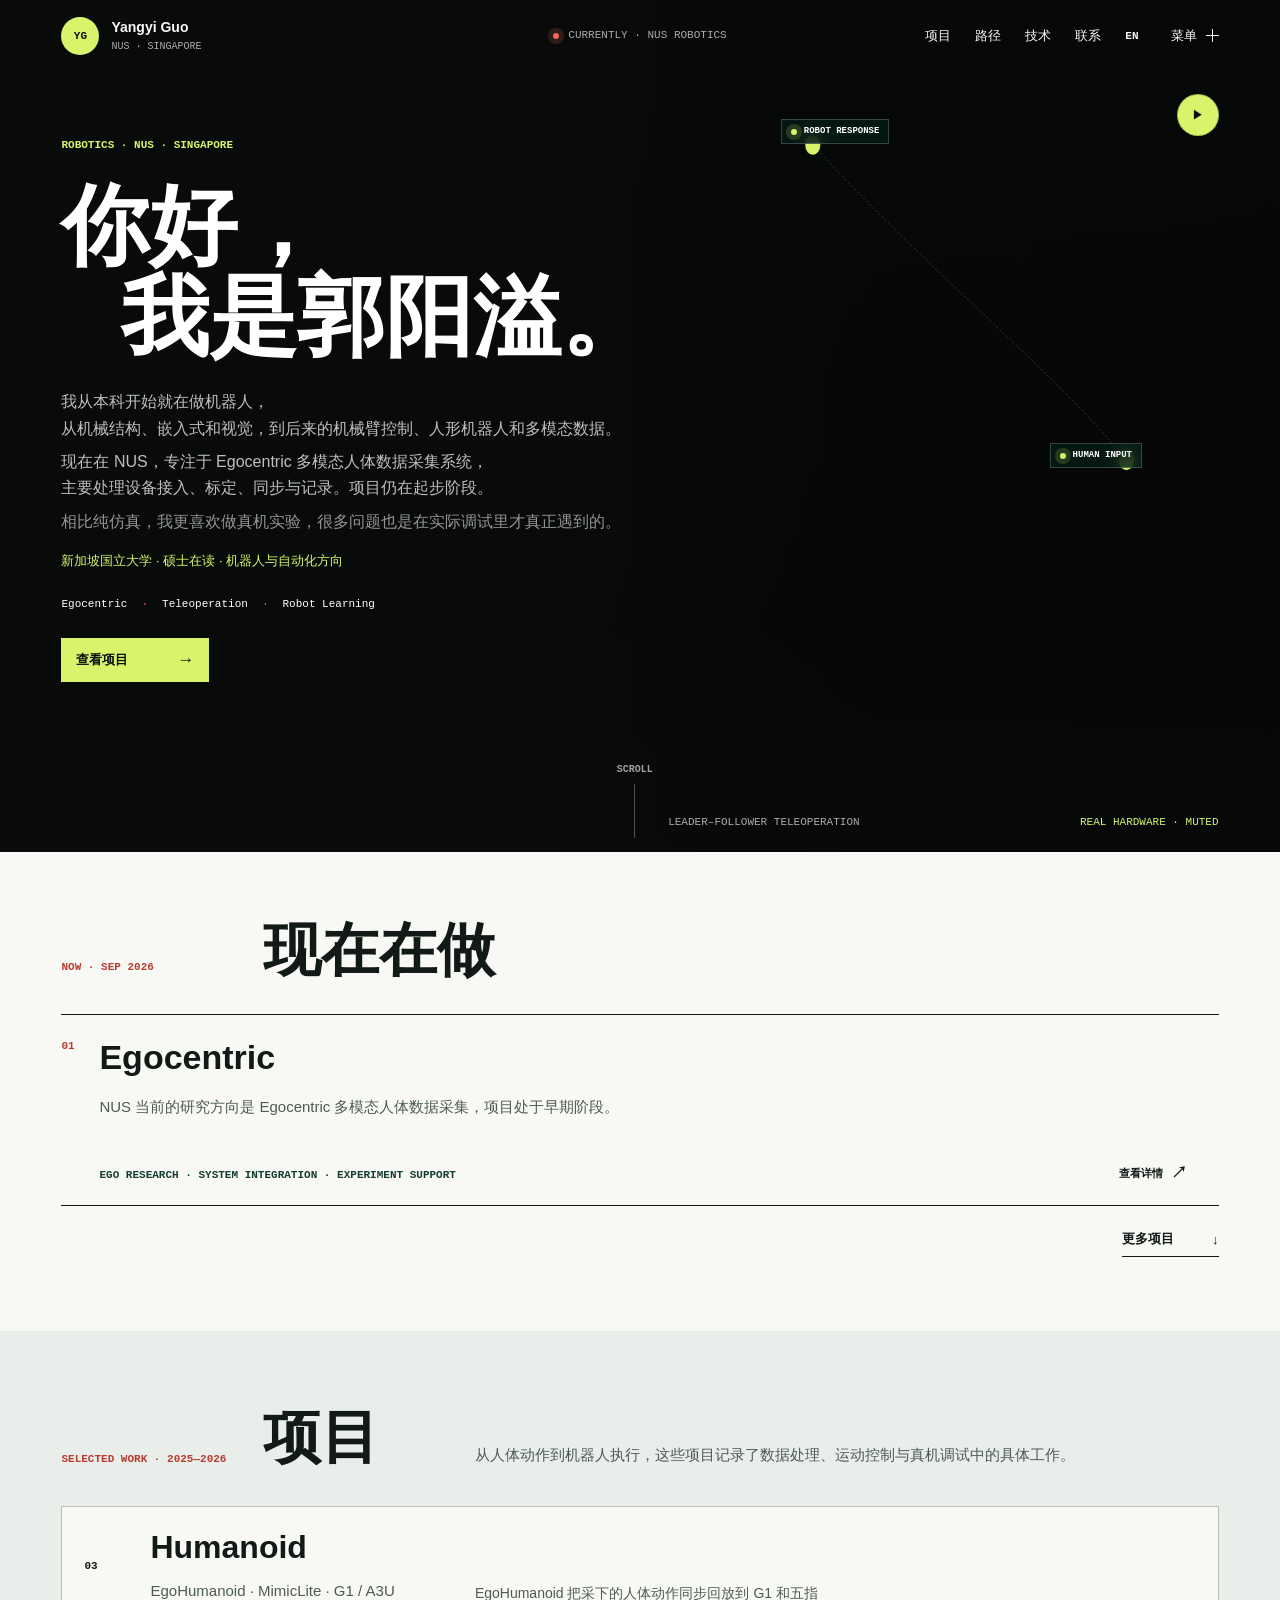
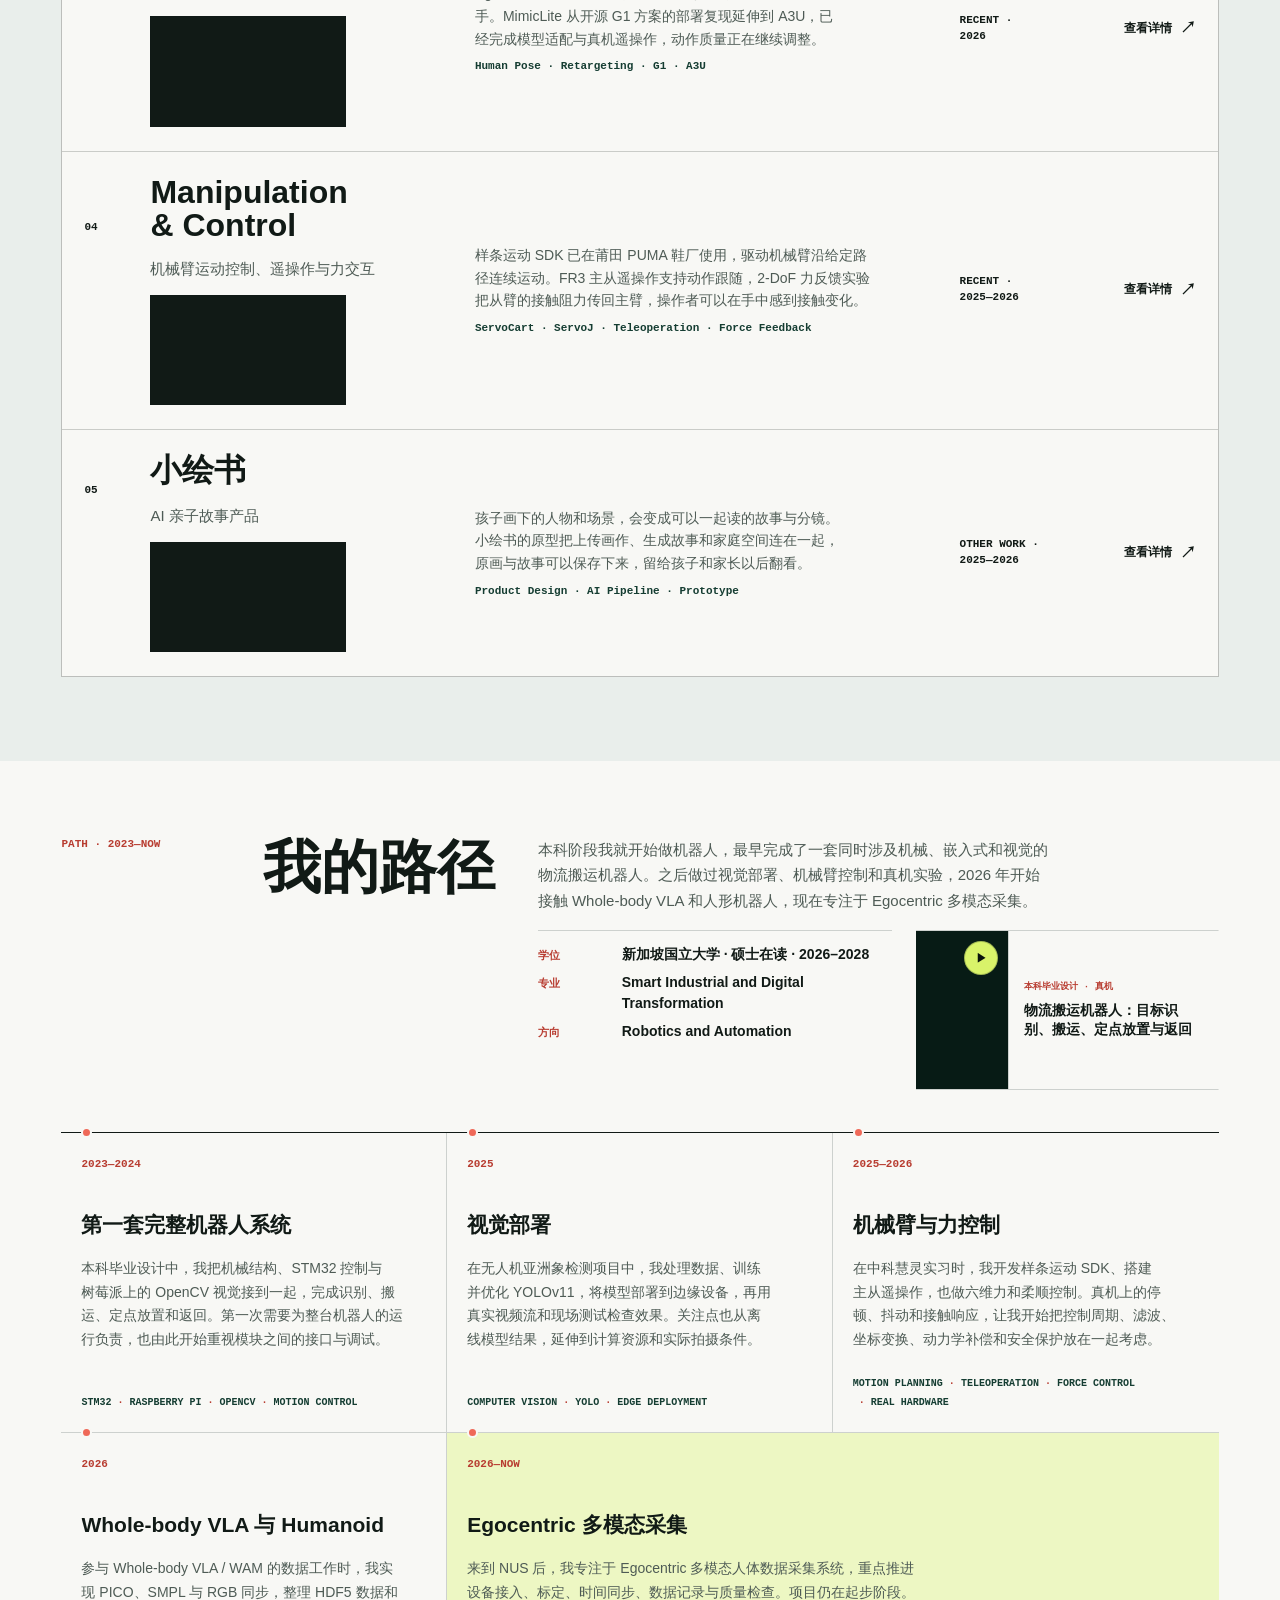
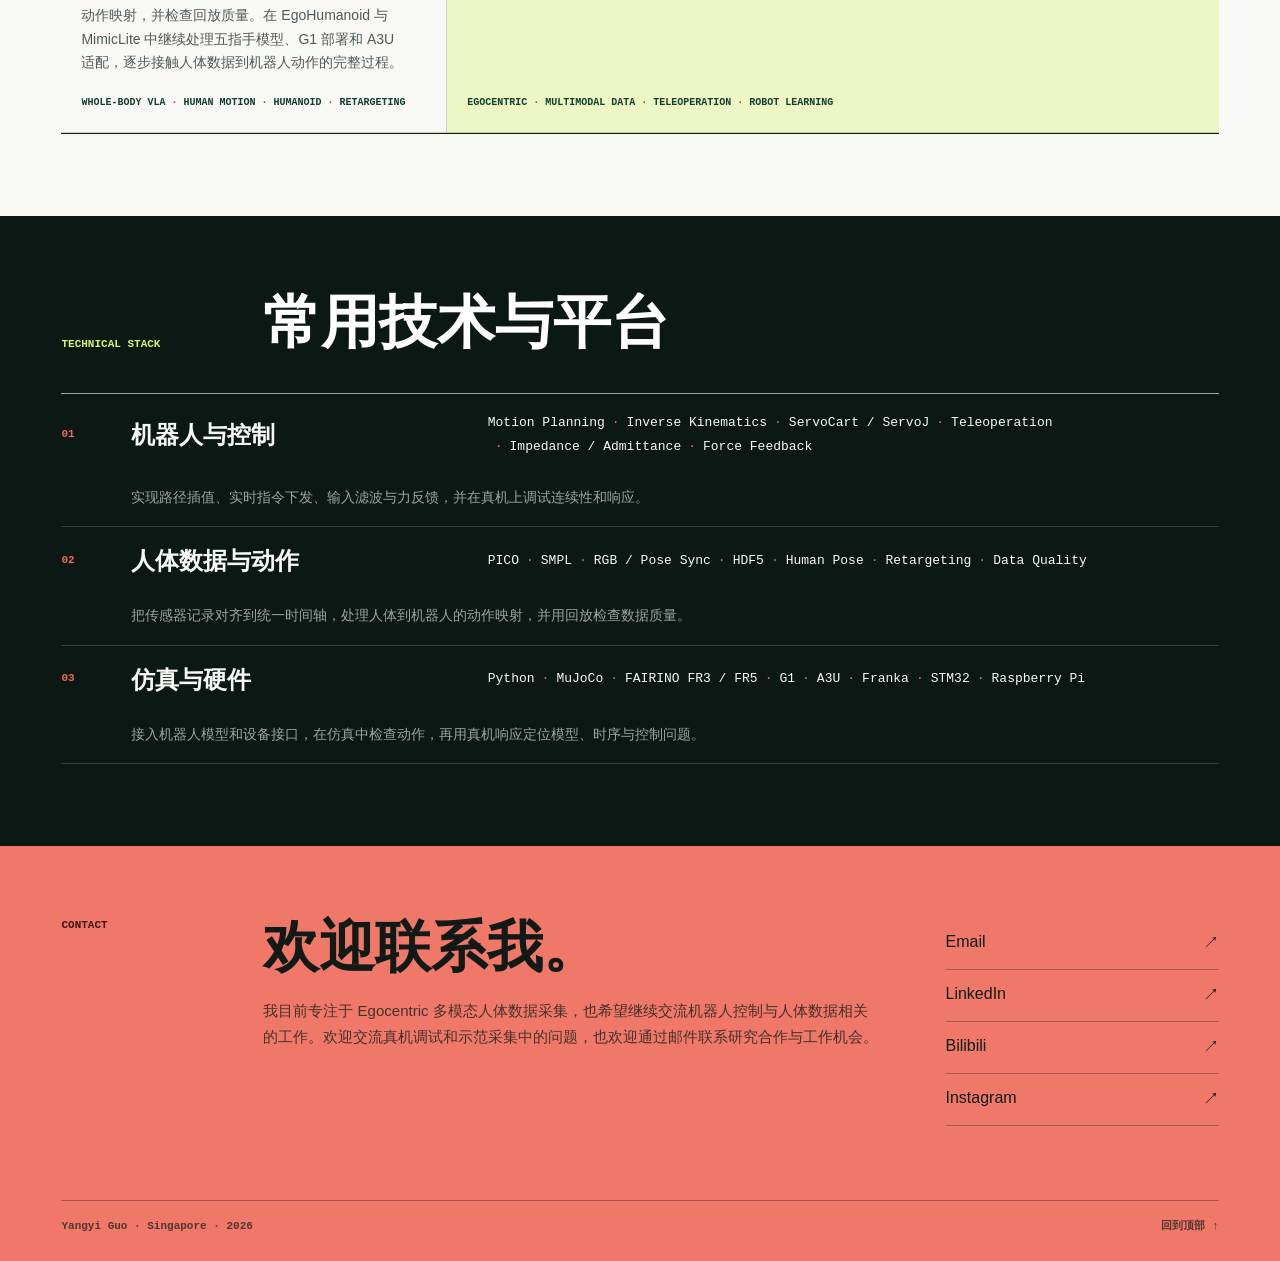
==== index.html @ b94f0752 "Add remaining root runtime files" ====
<!doctype html>
<html lang="zh-CN" data-language="zh">
<head>
  <meta charset="utf-8">
  <meta name="viewport" content="width=device-width, initial-scale=1">
  <meta name="theme-color" content="#080b0a">
  <meta name="description" data-copy-content="metaDescription" content="郭阳溢的个人主页。就读于新加坡国立大学 Smart Industrial and Digital Transformation 专业，方向为 Robotics and Automation；研究与项目包括 Egocentric、Humanoid、机器人控制与真机实验。">
  <title>郭阳溢｜机器人与具身智能</title>
  <link rel="icon" href="assets/favicon.svg" type="image/svg+xml">
  <link rel="stylesheet" href="fonts.css">
  <link rel="stylesheet" href="styles-v6.css">
  <link rel="stylesheet" href="homepage-v11.css">
  <link rel="stylesheet" href="control-motion.css">
  <link rel="stylesheet" href="control-teleop.css">
  <link rel="stylesheet" href="control-force.css">
</head>
<body>
  <a class="skip-link" href="#main" data-copy="skip">跳到正文</a>
  <div class="page-progress" aria-hidden="true"><span id="page-progress-bar"></span></div>
  <div class="cursor" id="cursor" aria-hidden="true"><span id="cursor-label"></span></div>

  <header class="site-header" id="site-header">
    <a class="brand" href="#home" data-home-link aria-label="Yangyi Guo home">
      <span class="brand-mark">YG</span>
      <span class="brand-name"><b>Yangyi Guo</b><small>NUS · SINGAPORE</small></span>
    </a>
    <p class="header-status"><i></i><span data-copy="header.status">CURRENTLY · NUS ROBOTICS</span></p>
    <nav class="header-actions" aria-label="Primary navigation">
      <a href="#projects" data-home-anchor="projects" data-copy="nav.work">项目</a>
      <a href="#path" data-home-anchor="path" data-copy="nav.path">路径</a>
      <a href="#tech" data-home-anchor="tech" data-copy="nav.tech">技术</a>
      <a href="#contact" data-home-anchor="contact" data-copy="nav.contact">联系</a>
      <button id="language-toggle" class="language-toggle" type="button" aria-label="Switch language">EN</button>
      <button id="menu-toggle" class="menu-toggle" type="button" aria-controls="menu-panel" aria-expanded="false" data-cursor="MENU">
        <span data-copy="nav.menu">菜单</span><i></i><i></i>
      </button>
    </nav>
  </header>

  <aside class="menu-panel" id="menu-panel" role="dialog" aria-modal="true" aria-label="Project navigation" aria-hidden="true">
    <div class="menu-inner">
      <p class="micro" data-copy="menu.label">项目</p>
      <nav class="menu-projects" aria-label="Project menu">
        <button class="menu-project" type="button" data-open-project="egocentric" data-menu-preview="egocentric"><b>01</b><span>Egocentric</span></button>

        <button class="menu-project" type="button" data-open-project="humanoid" data-menu-preview="humanoid"><b>03</b><span>Humanoid</span></button>
        <button class="menu-project" type="button" data-open-project="manipulation" data-menu-preview="manipulation"><b>04</b><span>Manipulation &amp; Control</span></button>
        <button class="menu-project" type="button" data-open-project="drawry" data-menu-preview="drawry"><b>05</b><span>小绘书</span></button>
      </nav>
      <figure class="menu-preview">
        <video id="menu-preview-video" src="assets/media/egohumanoid-pipeline-triptych.mp4" poster="assets/media/egohumanoid-pipeline-triptych-poster.jpg" muted loop playsinline preload="metadata" hidden></video>
        <img id="menu-preview-image" hidden alt="">
        <figcaption><span id="menu-preview-kicker">INFRA · SENSING · INTERFACES</span><b id="menu-preview-title">Egocentric @ NUS</b></figcaption>
      </figure>
      <footer><span>Yangyi Guo · 2026</span><nav><a href="mailto:yangyi.guo@u.nus.edu">Email</a><a href="https://www.linkedin.com/in/yangyi-guo-a24740427/" target="_blank" rel="noopener noreferrer">LinkedIn</a></nav></footer>
    </div>
  </aside>

  <main id="main">
    <div id="home-view" class="home-view">
      <section class="hero" id="home" aria-labelledby="hero-title">
        <div class="hero-copy">
          <p class="hero-kicker hero-sequence" data-copy="hero.kicker">ROBOTICS · NUS · SINGAPORE</p>
          <h1 id="hero-title" class="hero-sequence" data-copy-html="hero.title" aria-label="你好，我是郭阳溢。"><span class="title-line title-line--greeting"><span>你好，</span></span><span class="title-line title-line--identity"><span>我是郭阳溢。</span></span></h1>
          <p class="hero-deck hero-deck--first hero-sequence" data-copy-html="hero.deckHtml"><span class="hero-deck-line">我从本科开始就在做机器人，</span><span class="hero-deck-line">从机械结构、嵌入式和视觉，到后来的机械臂控制、人形机器人和多模态数据。</span></p>
          <p class="hero-deck hero-deck--second hero-sequence" data-copy="hero.deckSecond">现在在 NUS，专注于 Egocentric 多模态人体数据采集系统，主要处理设备接入、标定、同步与记录。项目仍在起步阶段。</p>
          <p class="hero-deck hero-deck--third hero-sequence" data-copy="hero.deckThird">相比纯仿真，我更喜欢做真机实验，很多问题也是在实际调试里才真正遇到的。</p>
          <p class="hero-affiliation hero-sequence" data-copy="academic.identity">新加坡国立大学 · 硕士在读 · 机器人与自动化方向</p>
          <ul class="hero-interests hero-sequence" aria-label="Research interests">
            <li>Egocentric</li><li>Teleoperation</li><li>Robot Learning</li>
          </ul>
          <div class="hero-actions hero-sequence">
            <a class="text-link" href="#projects" data-home-anchor="projects" data-cursor="EXPLORE"><span data-copy="hero.primary">查看项目</span><i>→</i></a>
          </div>
        </div>

        <figure class="hero-media hero-sequence" id="hero-media">
          <div class="hero-media-frame">
            <video id="hero-video-ambient" class="hero-video hero-video--ambient" src="assets/media/arm-servo-control.mp4" poster="assets/media/arm-servo-control-poster.jpg" muted loop playsinline preload="metadata" aria-hidden="true" tabindex="-1"></video>
            <video id="hero-video" class="hero-video hero-video--clear" src="assets/media/arm-servo-control.mp4" poster="assets/media/arm-servo-control-poster.jpg" muted autoplay loop playsinline preload="metadata"></video>
            <div class="hero-relay" aria-hidden="true">
              <svg viewBox="0 0 100 100" preserveAspectRatio="none"><path d="M76 54C64 43 48 34 27 17"/><circle cx="76" cy="54" r="1.2"/><circle cx="27" cy="17" r="1.2"/></svg>
              <span class="hero-relay-node hero-relay-node--human"><i></i><b>HUMAN INPUT</b></span>
              <span class="hero-relay-node hero-relay-node--robot"><i></i><b>ROBOT RESPONSE</b></span>
            </div>
            <button class="media-toggle" id="hero-play" type="button" aria-label="播放视频" data-cursor="PLAY">▶</button>
          </div>
          <figcaption><span>LEADER–FOLLOWER TELEOPERATION</span><b>REAL HARDWARE · MUTED</b></figcaption>
        </figure>
        <a class="hero-scroll" href="#now" data-home-anchor="now" aria-label="Scroll to current work"><span data-copy="hero.scroll">SCROLL</span><i></i></a>
      </section>

      <section class="now-section" id="now" aria-labelledby="now-title">
        <div class="mobile-intro-continuation">
          <p data-copy="hero.deckSecond">现在在 NUS，专注于 Egocentric 多模态人体数据采集系统，主要处理设备接入、标定、同步与记录。项目仍在起步阶段。</p>
          <p data-copy="hero.deckThird">相比纯仿真，我更喜欢做真机实验，很多问题也是在实际调试里才真正遇到的。</p>
        </div>
        <header class="section-intro" data-reveal-group>
          <p class="micro">NOW · SEP 2026</p>
          <h2 id="now-title" data-copy="now.title">现在在做</h2>
        </header>
        <div class="now-grid">
          <article class="now-card" data-reveal-group data-project="egocentric" data-open-project="egocentric" data-cursor="OPEN" role="button" tabindex="0" aria-label="Open Egocentric project">
            <span>01</span><h3>Egocentric</h3><div class="now-copy"><p data-copy="now.egoCopy">NUS 当前的研究方向是 Egocentric 多模态人体数据采集，项目处于早期阶段。</p></div><small data-copy="now.egoFooter">EGO RESEARCH · SYSTEM INTEGRATION · EXPERIMENT SUPPORT</small><span class="now-open" aria-hidden="true"><span data-copy="projects.open">查看详情</span><i>↗</i></span>
          </article>

        </div>
        <a class="now-link" href="#projects" data-home-anchor="projects"><span data-copy="now.link">查看当前项目</span><i>↓</i></a>
      </section>

      <section class="projects-section" id="projects" aria-labelledby="projects-title">
        <header class="projects-heading" data-reveal-group>
          <p class="micro">SELECTED WORK · 2025—2026</p>
          <h2 id="projects-title" data-copy="projects.title">项目</h2>
          <p data-copy="projects.intro">这里放的是过去一年里我投入比较多的几个项目。</p>
        </header>

      <div class="work-index work-index--projects">
        <div class="work-browser">
          <div class="work-list">
            <button class="work-row work-row--compact" type="button" data-project="humanoid" data-open-project="humanoid" data-cursor="OPEN">
              <span class="work-no">03</span><span class="work-main"><span class="work-name">Humanoid</span><span class="work-desc" data-copy="projects.humanoid">EgoHumanoid · MimicLite · G1 / A3U</span></span><span class="work-summary"><span data-copy="projects.humanoidCopy">EgoHumanoid 主要解决第一视角输入、人体姿态和机器人回放之间的对齐问题。MimicLite 这边先复现了 G1 的软件流程，之后继续做 A3U 的适配。</span><small>Human Pose · Retargeting · G1 · A3U</small></span><span class="work-year">RECENT · 2026</span><span class="work-open"><span data-copy="projects.open">查看详情</span><i>↗</i></span>
              <img src="assets/media/egohumanoid-g1-fourier-poster.jpg" alt="G1 and Fourier hand humanoid replay preview">
              <span class="work-row-preview" aria-hidden="true"><video data-work-preview="humanoid" src="assets/media/egohumanoid-g1-fourier.mp4" poster="assets/media/egohumanoid-g1-fourier-poster.jpg" muted loop playsinline preload="metadata" tabindex="-1"></video></span>
            </button>
            <button class="work-row work-row--compact" type="button" data-project="manipulation" data-open-project="manipulation" data-cursor="OPEN">
              <span class="work-no">04</span><span class="work-main"><span class="work-name">Manipulation &amp; Control</span><span class="work-desc" data-copy="projects.manipulation">机械臂运动控制、遥操作与力交互</span></span><span class="work-summary"><span data-copy="projects.manipulationCopy">这部分主要来自我在中科慧灵做机器人算法实习时的工作，包括连续轨迹、Servo 实时控制、FR3 主从遥操作，以及六维力、动力学补偿、阻抗控制和力反馈。</span><small>ServoCart · ServoJ · Teleoperation · Force Feedback</small></span><span class="work-year">RECENT · 2025—2026</span><span class="work-open"><span data-copy="projects.open">查看详情</span><i>↗</i></span>
              <img src="assets/media/arm-teleop-grasp-poster.jpg" alt="Manipulation project preview">
              <span class="work-row-preview" aria-hidden="true"><video data-work-preview="manipulation" src="assets/media/servo-spline-puma-factory.mp4" poster="assets/media/servo-spline-puma-factory-poster.jpg" muted loop playsinline preload="metadata" tabindex="-1"></video></span>
            </button>
            <button class="work-row work-row--compact" type="button" data-project="drawry" data-open-project="drawry" data-cursor="OPEN">
              <span class="work-no">05</span><span class="work-main"><span class="work-name">小绘书</span><span class="work-desc" data-copy="projects.drawry">AI 亲子故事产品</span></span><span class="work-summary"><span data-copy="projects.drawryCopy">这是一个从儿童画生成故事和分镜的 AI 亲子故事产品。孩子上传一幅画后，系统会识别人物、物体和场景，再根据画面生成故事和分镜，最后保存在家庭空间里。</span><small>Product Design · AI Pipeline · Prototype</small></span><span class="work-year">OTHER WORK · 2025—2026</span><span class="work-open"><span data-copy="projects.open">查看详情</span><i>↗</i></span>
              <img src="assets/media/drawry-prototype-poster.png" alt="Drawry product preview">
              <span class="work-row-preview" aria-hidden="true"><video data-work-preview="drawry" src="assets/media/drawry-prototype-demo.mp4" poster="assets/media/drawry-prototype-poster.png" muted loop playsinline preload="metadata" tabindex="-1"></video></span>
            </button>
          </div>
          <figure class="work-preview">
            <video id="work-preview-video" src="assets/media/arm-teleop-grasp.mp4" poster="assets/media/arm-teleop-grasp-poster.jpg" muted loop playsinline preload="metadata" hidden></video>
            <img id="work-preview-image" hidden alt="">
            <figcaption><span id="work-preview-label">PROJECT / EGOCENTRIC</span><b id="work-preview-caption">Wearable sensing → calibration → experiment</b></figcaption>
          </figure>
        </div>
      </div>
      </section>

      <section class="path-section" id="path" aria-labelledby="path-title">
        <header class="section-intro" data-reveal-group>
          <p class="micro">PATH · 2023—NOW</p>
          <h2 id="path-title" data-copy="path.title">我的路径</h2>
          <div class="path-intro-copy">
            <p data-copy="path.intro">本科阶段我就开始做机器人，最早完成了一套同时涉及机械、嵌入式和视觉的物流搬运机器人。之后做过视觉部署、机械臂控制和真机实验，2026 年开始接触 Whole‑body VLA 和人形机器人，现在主要做 Egocentric 和灵巧操作。</p>
            <dl class="academic-context" aria-label="NUS academic context">
              <div><dt data-copy="academic.degreeLabel">学位</dt><dd data-copy="academic.degree">新加坡国立大学 · 硕士在读 · 2026–2028</dd></div>
              <div><dt data-copy="academic.programmeLabel">专业</dt><dd data-copy="academic.programme">Smart Industrial and Digital Transformation</dd></div>
              <div><dt data-copy="academic.trackLabel">方向</dt><dd data-copy="academic.track">Robotics and Automation</dd></div>
            </dl>
            <figure class="path-origin-media">
              <div class="path-origin-frame">
                <video id="path-origin-video" src="assets/media/undergrad-logistics-robot.mp4" poster="assets/media/undergrad-logistics-robot-poster.jpg" aria-label="Undergraduate logistics robot completing its real-hardware task sequence" muted loop playsinline preload="metadata"></video>
                <button class="path-origin-play" id="path-origin-play" type="button" aria-label="播放物流搬运机器人视频" data-cursor="PLAY">▶</button>
              </div>
              <figcaption><span data-copy="path.originKicker">本科毕业设计 · 真机</span><b data-copy="path.originCaption">物流搬运机器人任务流程</b></figcaption>
            </figure>
          </div>
        </header>
        <div class="path-track">
          <article data-reveal-group><time>2023—2024</time><h3 data-copy="path.items.0.title">第一套完整机器人系统</h3><p data-copy="path.items.0.copy">本科毕业设计做了一套物流搬运机器人。系统用了 STM32、树莓派和 OpenCV，完成目标识别、搬运、定点放置和返回。</p><small class="has-meta-tokens"><span class="meta-token">STM32</span><span class="meta-token">RASPBERRY PI</span><span class="meta-token">OPENCV</span><span class="meta-token">MOTION CONTROL</span></small></article>
          <article data-reveal-group><time>2025</time><h3 data-copy="path.items.1.title">视觉部署</h3><p data-copy="path.items.1.copy">参与无人机亚洲象检测项目，主要做数据处理、YOLOv11 训练、模型优化和边缘端部署，也跟着一起做真实视频流和现场验证。</p><small class="has-meta-tokens"><span class="meta-token">COMPUTER VISION</span><span class="meta-token">YOLO</span><span class="meta-token">EDGE DEPLOYMENT</span></small></article>
          <article data-reveal-group><time>2025—2026</time><h3 data-copy="path.items.2.title">机械臂与力控制</h3><p data-copy="path.items.2.copy">在中科慧灵做机器人算法实习，主要做机械臂轨迹、Servo 实时控制、主从遥操作、六维力和柔顺控制。这段经历让我碰到很多真机上才会暴露的问题，比如控制周期、滤波、坐标变换、动力学补偿和安全保护。</p><small class="has-meta-tokens"><span class="meta-token">MOTION PLANNING</span><span class="meta-token">TELEOPERATION</span><span class="meta-token">FORCE CONTROL</span><span class="meta-token">REAL HARDWARE</span></small></article>
          <article data-reveal-group><time>2026</time><h3 data-copy="path.items.3.title">Whole‑body VLA 与 Humanoid</h3><p data-copy="path.items.3.copy">参与 Whole‑body VLA / WAM 的数据采集和处理，做过 PICO、SMPL、RGB 同步、HDF5 数据组织、机器人动作映射和数据质量检查。同一时期也做了 EgoHumanoid 和 MimicLite，主要涉及人体姿态、retargeting、G1 replay 和 A3U 适配。</p><small class="has-meta-tokens"><span class="meta-token">WHOLE-BODY VLA</span><span class="meta-token">HUMAN MOTION</span><span class="meta-token">HUMANOID</span><span class="meta-token">RETARGETING</span></small></article>
          <article data-reveal-group><time>2026—NOW</time><h3 data-copy="path.items.4.title">Egocentric 多模态采集</h3><p data-copy="path.items.4.copy">来到 NUS 后，专注于 Egocentric 多模态人体数据采集系统，推进设备接入、同步与记录流程。</p><small class="has-meta-tokens"><span class="meta-token">EGOCENTRIC</span><span class="meta-token">MULTIMODAL DATA</span><span class="meta-token">TELEOPERATION</span><span class="meta-token">ROBOT LEARNING</span></small></article>
        </div>
      </section>

      <section class="tech-section" id="tech" aria-labelledby="tech-title">
        <header class="section-intro" data-reveal-group><p class="micro">TECHNICAL STACK</p><h2 id="tech-title" data-copy="tech.title">常用技术与平台</h2></header>
        <div class="tech-index">
          <article data-reveal-group><span>01</span><h3 data-copy="tech.groups.0.title">机器人与控制</h3><p class="has-tech-tokens"><span class="tech-token">Motion Planning</span><span class="tech-token">Inverse Kinematics</span><span class="tech-token">ServoCart / ServoJ</span><span class="tech-token">Teleoperation</span><span class="tech-token">Impedance / Admittance</span><span class="tech-token">Force Feedback</span></p><small data-copy="tech.groups.0.copy">主要用在机械臂运动、实时遥操作和接触控制上。</small></article>
          <article data-reveal-group><span>02</span><h3 data-copy="tech.groups.1.title">人体数据与动作</h3><p class="has-tech-tokens"><span class="tech-token">PICO</span><span class="tech-token">SMPL</span><span class="tech-token">RGB / Pose Sync</span><span class="tech-token">HDF5</span><span class="tech-token">Human Pose</span><span class="tech-token">Retargeting</span><span class="tech-token">Data Quality</span></p><small data-copy="tech.groups.1.copy">主要用来处理多模态人体数据、动作、同步和数据检查。</small></article>
          <article data-reveal-group><span>03</span><h3 data-copy="tech.groups.2.title">仿真与硬件</h3><p class="has-tech-tokens"><span class="tech-token">Python</span><span class="tech-token">MuJoCo</span><span class="tech-token">FAIRINO FR3 / FR5</span><span class="tech-token">G1</span><span class="tech-token">A3U</span><span class="tech-token">Franka</span><span class="tech-token">STM32</span><span class="tech-token">Raspberry Pi</span></p><small data-copy="tech.groups.2.copy">这些是我做仿真、数据处理、系统调试和真机实验时常用的平台。</small></article>
        </div>
      </section>

      <section class="contact" id="contact" aria-labelledby="contact-title">
        <p class="micro">CONTACT</p>
        <div><h2 id="contact-title" data-copy-html="contact.title">欢迎联系我。</h2><p data-copy="contact.copy">现在专注于 Egocentric 多模态人体数据采集。如果你也在做相近的方向，或者想聊研究合作、项目和工作机会，都可以直接给我发邮件。</p></div>
        <nav aria-label="Contact and social profiles">
          <a href="mailto:yangyi.guo@u.nus.edu" data-cursor="EMAIL">Email <span aria-hidden="true">↗</span></a>
          <a href="https://www.linkedin.com/in/yangyi-guo-a24740427/" target="_blank" rel="noopener noreferrer" data-cursor="LINKEDIN">LinkedIn <span aria-hidden="true">↗</span></a>
          <a href="https://space.bilibili.com/667894630" target="_blank" rel="noopener noreferrer" data-cursor="BILIBILI">Bilibili <span aria-hidden="true">↗</span></a>
          <a href="https://www.instagram.com/gabric0822/" target="_blank" rel="noopener noreferrer" data-cursor="INSTAGRAM">Instagram <span aria-hidden="true">↗</span></a>
        </nav>
        <footer><span>Yangyi Guo · Singapore · 2026</span><a href="#home" data-home-anchor="home" data-copy="footerTop">回到顶部 ↑</a></footer>
      </section>
    </div>

    <div id="project-view" class="project-view" role="region" aria-label="Project detail" hidden>
      <article class="project-page" id="project-egocentric" data-project-page="egocentric" hidden>
        <header class="project-hero ego-hero">
          <button class="project-back" type="button" data-close-project>← <span data-copy="project.back">全部项目</span></button>
          <p class="micro">01 / CURRENT WORK · NUS</p><h1>Egocentric</h1>
          <div class="project-lead">
            <div class="project-lead-copy"><p data-copy="ego.lead">Egocentric 是我目前在 NUS 专注的多模态人体数据采集研究方向，项目处于早期阶段。</p><p data-copy="ego.leadSecond">个人工作聚焦系统集成、实验支持与数据质量。</p></div>
            <aside class="project-secondary project-secondary--scope" aria-labelledby="ego-secondary-title"><h2 class="micro project-secondary-label" id="ego-secondary-title" data-copy="ego.secondaryLabel">研究方向</h2><ul><li><span aria-hidden="true">01</span><b data-copy="ego.focusItems.0">Egocentric 研究</b></li><li><span aria-hidden="true">02</span><b data-copy="ego.focusItems.1">多模态人体数据</b></li><li><span aria-hidden="true">03</span><b data-copy="ego.focusItems.2">实验系统</b></li></ul></aside>
          </div>
          <span class="project-watermark" aria-hidden="true">EGO</span>
        </header>
        <section class="chapter infra-chapter ego-roles">
          <header class="chapter-heading compact"><div><p class="micro">RESPONSIBILITIES</p><h2 data-copy="ego.roleTitle">我的职责</h2></div></header>
          <ol class="infra-path"><li><span>01</span><b data-copy="ego.roles.0.title">系统集成</b><p data-copy="ego.roles.0.copy">参与采集系统的设备接入与集成。</p></li><li><span>02</span><b data-copy="ego.roles.1.title">实验支持</b><p data-copy="ego.roles.1.copy">推进标定、时间同步与数据记录工作。</p></li><li><span>03</span><b data-copy="ego.roles.2.title">数据质量</b><p data-copy="ego.roles.2.copy">开展数据质量检查，整理实验流程与文档。</p></li></ol>
        </section>
        <button class="next-project" type="button" data-open-project="humanoid"><span data-copy="project.next">下一个项目</span><b>Humanoid</b><i>↗</i></button>
      </article>

      <article class="project-page" id="project-humanoid" data-project-page="humanoid" hidden>
        <header class="project-hero humanoid-hero">
          <button class="project-back" type="button" data-close-project>← <span data-copy="project.back">全部项目</span></button><p class="micro">03 / RECENT WORK · 2026</p><h1>Humanoid</h1>
          <div class="project-lead">
            <div class="project-lead-copy"><p data-copy="humanoid.lead">Humanoid 部分包括 EgoHumanoid 与 MimicLite。EgoHumanoid 处理多模态人体数据、时间同步和 G1 + Fourier Hand 回放；MimicLite 先在 G1 验证部署与真机链路，再将模型、动作数据和控制流程迁移到 A3U。</p></div>
            <aside class="project-secondary project-secondary--workstreams" aria-labelledby="humanoid-secondary-title"><h2 class="micro project-secondary-label" id="humanoid-secondary-title" data-copy="humanoid.secondaryLabel">工作线</h2><ul><li><button type="button" class="humanoid-track-link is-active" data-humanoid-track="egohumanoid" aria-controls="humanoid-ego-chapter" aria-current="true"><span aria-hidden="true">A</span><span><b>EgoHumanoid</b><small data-copy="humanoid.streamNotes.0">人体数据、同步与回放</small></span></button></li><li><button type="button" class="humanoid-track-link" data-humanoid-track="mimiclite" aria-controls="humanoid-mimic-chapter"><span aria-hidden="true">B</span><span><b>MimicLite</b><small data-copy="humanoid.streamNotes.1">G1 链路转到 A3U</small></span></button></li></ul></aside>
          </div><span class="project-watermark" aria-hidden="true">HUM</span>
        </header>
        <section class="chapter humanoid-ego-chapter" id="humanoid-ego-chapter">
          <header class="chapter-heading humanoid-chapter-heading"><div><p class="micro">A / HUMAN DATA + REPLAY</p><h2><strong>EgoHumanoid</strong><span data-copy-html="humanoid.egoTitle">时间同步与机器人回放</span></h2></div><p data-copy="humanoid.egoIntro">ZED Mini、human pose 与 G1 + Fourier Hand replay 使用同一条时间轴，PICO、RGB-D 和 HDF5 / SVO2 记录可以按帧对齐。调试时能够在同一时刻核对人体姿态、机器人关节和五指手回放，定位 pose jump、坐标轴、joint mapping 或回放错位。</p></header>
          <div class="sync-player" id="sync-player">
            <nav class="sync-focus-nav" aria-label="Synchronized view focus"><button type="button" data-sync-focus="all" aria-pressed="true">ALL THREE</button><button type="button" data-sync-focus="zed" aria-pressed="false">ZED MINI</button><button type="button" data-sync-focus="pose" aria-pressed="false">HUMAN POSE</button><button type="button" data-sync-focus="g1" aria-pressed="false">G1 + HAND</button></nav>
            <div class="sync-grid" data-sync-focus="all"><figure data-sync-panel="zed"><video id="sync-zed" src="assets/media/egohumanoid-zed-view.mp4" poster="assets/media/egohumanoid-zed-view-poster.jpg" muted playsinline preload="metadata"></video><figcaption><b>01</b><span>ZED MINI VIEW</span><button type="button" data-sync-focus="zed" aria-label="Focus ZED Mini view">FOCUS</button></figcaption></figure><figure data-sync-panel="pose"><video id="sync-pose" src="assets/media/egohumanoid-human-pose.mp4" poster="assets/media/egohumanoid-human-pose-poster.jpg" muted playsinline preload="metadata"></video><figcaption><b>02</b><span>HUMAN POSE</span><button type="button" data-sync-focus="pose" aria-label="Focus human pose view">FOCUS</button></figcaption></figure><figure data-sync-panel="g1"><video id="sync-g1" src="assets/media/egohumanoid-g1-fourier.mp4" poster="assets/media/egohumanoid-g1-fourier-poster.jpg" muted playsinline preload="metadata"></video><figcaption><b>03</b><span>G1 + FOURIER HAND</span><button type="button" data-sync-focus="g1" aria-label="Focus G1 replay view">FOCUS</button></figcaption></figure></div>
            <div class="sync-controls"><button id="sync-play" type="button" aria-label="Play synchronized videos">▶</button><input id="sync-scrubber" type="range" min="0" max="1000" value="0" aria-label="Shared video timeline"><output id="sync-time">00:00 / 00:00</output><output id="sync-status" class="sync-status" aria-live="polite">READY</output></div>
            <div class="sync-chain"><span>PICO + ZED MINI</span><i></i><span>HUMAN POSE</span><i></i><span>RETARGETING</span><i></i><span>G1 + FOURIER</span></div>
          </div>
          <dl class="humanoid-facts" aria-label="EgoHumanoid implementation evidence"><div><dt data-copy="humanoid.facts.0.label">INPUT</dt><dd data-copy="humanoid.facts.0.value">PICO + ZED Mini RGB-D</dd></div><div><dt data-copy="humanoid.facts.1.label">RECORD</dt><dd data-copy="humanoid.facts.1.value">HDF5 + SVO2</dd></div><div><dt data-copy="humanoid.facts.2.label">ALIGNMENT</dt><dd data-copy="humanoid.facts.2.value">shared timestamps · frame / joint maps</dd></div><div><dt data-copy="humanoid.facts.3.label">REPLAY</dt><dd data-copy="humanoid.facts.3.value">G1 + Fourier five-finger</dd></div></dl>
           <p class="sync-source-note" data-copy="humanoid.syncSource">三段画面来自同一条回放链路；切换焦点不会改变共享时间轴。</p>
        </section>
        <section class="chapter mimic-chapter" id="humanoid-mimic-chapter">
          <header class="chapter-heading humanoid-chapter-heading"><div><p class="micro">B / HUMANOID DEPLOYMENT</p><h2><strong>MimicLite</strong><span data-copy="humanoid.mimicTitle">从 G1 到 A3U</span></h2></div><p data-copy="humanoid.mimicIntro">MimicLite 先在 G1 上贯通电脑端 sim2sim、Orin inference、通信与真机动作验证，再把同一套方法迁移到 A3U。换本体后，URDF、joint order、位置控制接口和动作数据都要重新接入；训练与真机验证再分别检查脚底碰撞、控制增益、响应时序和遥操作链路。</p></header>
          <div class="mimic-journey" id="mimic-journey" data-mimic-journey data-a3u-active="deployment">
            <section class="g1-record" data-a3u-stage-card="deployment">
              <header><span>01 / UNITREE G1</span><b data-copy="humanoid.g1SummaryLabel">G1</b></header>
              <figure class="g1-proof g1-proof--video">
                <video id="mimiclite-g1-video" src="assets/media/mimiclite-g1-throw-rubbish.mp4" poster="assets/media/mimiclite-g1-throw-rubbish-poster.jpg" aria-label="MimicLite G1 real-hardware rubbish-disposal task with Yangyi Guo on camera" muted loop playsinline preload="metadata"></video>
                <figcaption><span data-copy="humanoid.g1MediaLabel">MIMICLITE · UNITREE G1</span><b data-copy="humanoid.g1MediaCaption">真机任务 · 扔垃圾</b><small data-copy="humanoid.g1OnCamera">画面人物：郭阳溢</small></figcaption>
                <button class="g1-proof-play" id="mimiclite-g1-play" type="button" aria-label="播放 G1 真机视频" data-cursor="PLAY">▶</button>
              </figure>
              <h3 data-copy="humanoid.g1Title">G1 部署与真机验证</h3>
              <p data-copy="humanoid.g1Copy">G1 侧依次完成电脑端 sim2sim、Orin inference，以及 inline、ZMQ + bridge 两种通信方式的测试；随后使用 walk、jump 和 fight/sports 等 reference motion 做真机验证。另一段“扔垃圾”真机录像展示了 MimicLite 在 G1 上的完整任务执行。</p>
              <div class="g1-motions"><span data-copy="humanoid.g1MotionsLabel">REFERENCE MOTIONS</span><code>walk1_subject1 · jumps1_subject2 · fightAndSports1_subject1</code></div>
            </section>
            <div class="journey-arrow" aria-hidden="true"><span>G1 → A3U</span><i>→</i></div>
            <section class="a3u-case" data-a3u-journey>
              <header><span>02 / AGIBOT A3U</span><b data-copy="humanoid.a3uCaseLabel">A3U</b></header>
              <div class="a3u-stage-shell">
                <nav class="a3u-controls a3u-stage-rail" id="a3u-stage-rail" aria-label="A3U process stages">
                  <button type="button" data-a3u="deployment" aria-pressed="true"><span>01</span><b data-copy="humanoid.a3uStageLabels.deployment">G1 / DEPLOYMENT</b></button>
                  <button type="button" data-a3u="model" aria-pressed="false"><span>02</span><b data-copy="humanoid.a3uStageLabels.model">MODEL / URDF</b></button>
                  <button type="button" data-a3u="collision" aria-pressed="false"><span>03</span><b data-copy="humanoid.a3uStageLabels.collision">COLLISION / FOOT MODEL</b></button>
                  <button type="button" data-a3u="retarget" aria-pressed="false"><span>04</span><b data-copy="humanoid.a3uStageLabels.retarget">RETARGET / DATA</b></button>
                  <button type="button" data-a3u="policy" aria-pressed="false"><span>05</span><b data-copy="humanoid.a3uStageLabels.policy">POLICY / SIM</b></button>
                  <button type="button" data-a3u="stability" aria-pressed="false"><span>06</span><b data-copy="humanoid.a3uStageLabels.stability">STABILITY DEBUG</b></button>
                  <button type="button" data-a3u="teleop" aria-pressed="false"><span>07</span><b data-copy="humanoid.a3uStageLabels.teleop">PICO TELEOP</b></button>
                </nav>
                <div class="a3u-explorer" id="a3u-explorer" data-active-stage="deployment">
                  <header><div><span data-copy="humanoid.evidenceTitle">A3U 适配与验证</span><p data-copy="humanoid.evidenceIntro">A3U 的适配从模型和碰撞设置开始，接着处理动作数据、policy 响应和真机稳定性；这些环节共同决定了新本体能否从仿真走到真实硬件。</p></div><b id="a3u-view-state">SELECT A STAGE</b></header>
                  <div class="a3u-media" aria-live="polite">
                    <div class="a3u-visual" data-media-type="video">
                      <div class="a3u-flow-visual" id="a3u-flow-visual" data-visual-kind="deployment" aria-label="G1 deployment flow">
                        <span>PC SIM2SIM</span><i aria-hidden="true">→</i><span>ORIN INFERENCE</span><i aria-hidden="true">→</i><span>INLINE / ZMQ</span><i aria-hidden="true">→</i><span>REAL G1</span>
                      </div>
                      <div class="a3u-process-visual" id="a3u-process-visual" data-visual-kind="retarget" aria-label="Motion retarget process" hidden>
                        <span data-process-node="0">SMPL / MOTION</span><i aria-hidden="true">→</i><span data-process-node="1">RETARGET</span><i aria-hidden="true">→</i><span data-process-node="2">A3U DATA</span><i aria-hidden="true">→</i><span data-process-node="3">POLICY TRAINING</span>
                      </div>
                      <video id="a3u-video" src="assets/media/mimiclite-g1-deployment.mp4" poster="assets/media/mimiclite-g1-deployment-poster.jpg" aria-label="G1 real-hardware motion replay used to validate the MimicLite deployment path" muted loop playsinline preload="metadata"></video>
                      <a class="a3u-image-link" id="a3u-image-link" href="assets/media/mimiclite-a3u-mujoco.png" target="_blank" rel="noopener" aria-label="查看原尺寸证据图" title="查看原尺寸证据图" hidden><img id="a3u-image" src="assets/media/mimiclite-a3u-mujoco.png" alt="A3U model preview in MuJoCo"><span aria-hidden="true">↗</span></a>
                      <a class="a3u-secondary-evidence" id="a3u-secondary-evidence" href="#" target="_blank" rel="noopener" hidden><img id="a3u-secondary-image" src="" alt=""><span id="a3u-secondary-label"></span></a>
                      <button class="a3u-play" id="a3u-play" type="button" aria-label="Play G1 real-hardware deployment validation" data-cursor="PLAY">▶</button>
                      <span class="a3u-media-badge" id="a3u-media-badge" hidden>REAL HARDWARE · PICO TELEOP</span>
                    </div>
                    <div class="a3u-caption"><span id="a3u-kicker">01 / G1 / DEPLOYMENT</span><b id="a3u-title">G1 上的部署链路</b><p id="a3u-copy">在 G1 上，MimicLite 从电脑端 sim2sim 进入机载 Orin inference，再分别验证 inline 与 ZMQ + bridge 通信。walk、jump、fight/sports 等 reference motion 用来确认真机执行链路；左侧的“扔垃圾”视频则补充展示完整任务。</p><small id="a3u-media-note" aria-live="polite"></small><dl class="a3u-stage-meta" aria-label="Selected A3U stage details"><div><dt data-copy="humanoid.stageMeta.context">上下文</dt><dd id="a3u-context"></dd></div><div><dt data-copy="humanoid.stageMeta.evidence">证据</dt><dd id="a3u-evidence"></dd></div><div><dt data-copy="humanoid.stageMeta.result">结果</dt><dd id="a3u-result"></dd></div></dl></div>
                  </div>
                </div>
              </div>
            </section>
          </div>
        </section>
        <button class="next-project" type="button" data-open-project="manipulation"><span data-copy="project.next">下一个项目</span><b>Manipulation</b><i>↗</i></button>
      </article>

      <article class="project-page" id="project-manipulation" data-project-page="manipulation" hidden>
        <header class="project-hero manipulation-hero">
          <button class="project-back" type="button" data-close-project>← <span data-copy="project.back">全部项目</span></button><p class="micro">04 / RECENT WORK · 2025—2026</p><h1 class="manipulation-title" aria-label="Manipulation and Control"><span class="manipulation-title-line manipulation-title-line--primary"><b>Manipula</b><b>tion</b></span><span class="manipulation-title-line manipulation-title-line--secondary"><b>&amp; Con</b><b>trol</b></span></h1>
          <div class="project-lead">
            <div class="project-lead-copy"><p data-copy="manipulation.lead">这部分包括三个独立但相关的项目：样条运动 SDK、FR3 主从遥操作，以及 2‑DoF 平台上的接触力矩估计与力反馈，分别对应连续轨迹生成、实时控制和接触交互。</p></div>
            <aside class="project-secondary project-secondary--profile" aria-labelledby="manipulation-secondary-title"><h2 class="micro project-secondary-label" id="manipulation-secondary-title" data-copy="manipulation.secondaryLabel">技术概况</h2><dl><div><dt data-copy="manipulation.profileLabels.api">控制接口</dt><dd>ServoCart / ServoJ</dd></div><div><dt data-copy="manipulation.profileLabels.rate">FR3 ServoJ 循环</dt><dd>125 Hz</dd></div><div><dt data-copy="manipulation.profileLabels.environment">实验环境</dt><dd>Real Hardware</dd></div></dl></aside>
          </div><span class="project-watermark" aria-hidden="true">CTL</span>
        </header>
        <nav class="control-chapter-nav" aria-label="Control projects">
          <a href="#motion-chapter" data-control-anchor="motion-chapter"><span>01</span><b data-copy="manipulation.motionTitle">样条运动 SDK</b></a>
          <a href="#teleop-chapter" data-control-anchor="teleop-chapter"><span>02</span><b data-copy="manipulation.teleopTitle">FR3 主从遥操作</b></a>
          <a href="#force-chapter" data-control-anchor="force-chapter"><span>03</span><b data-copy="manipulation.forceNav">2-DoF 力反馈</b></a>
        </nav>
        <section class="chapter motion-chapter" id="motion-chapter">
          <header class="chapter-heading"><div><p class="micro">A / SERVO MOTION CONTROL</p><h2 data-copy="manipulation.motionTitle">样条运动 SDK</h2></div><p data-copy="manipulation.motionIntro"></p></header>
          <div id="motion-lab"></div>
        </section>
        <section class="chapter teleop-chapter" id="teleop-chapter">
          <header class="chapter-heading"><div><p class="micro">B / FAIRINO TELEOPERATION</p><h2 data-copy-html="manipulation.teleopTitle">FR3 主从遥操作</h2></div><p data-copy="manipulation.teleopIntro"></p></header>
          <div id="teleop-lab"></div>
        </section>
        <section class="chapter force-chapter" id="force-chapter">
          <header class="chapter-heading"><div><p class="micro">C / FORCE FEEDBACK</p><h2 data-copy-html="manipulation.forceTitle">2-DoF 接触力矩与力反馈</h2></div><p data-copy="manipulation.forceIntro"></p></header>
          <div id="force-lab"></div>
        </section>
        <button class="next-project" type="button" data-open-project="drawry"><span data-copy="project.next">下一个项目</span><b>Drawry</b><i>↗</i></button>
      </article>

      <article class="project-page drawry-page" id="project-drawry" data-project-page="drawry" hidden>
        <header class="project-hero drawry-hero">
          <button class="project-back" type="button" data-close-project>← <span data-copy="project.back">全部项目</span></button><p class="micro">05 / OTHER WORK · AI STORYTELLING</p><h1>小绘书<span>✎</span></h1>
          <div class="project-lead">
            <div class="project-lead-copy"><p data-copy="drawry.lead">小绘书从孩子上传的一幅画开始，识别其中的人物、物体和场景，再生成故事与分镜。原画和生成内容会一起保存在家庭空间中，形成从画作上传、画面理解、内容生成到家庭归档的完整原型。</p></div>
            <aside class="project-secondary project-secondary--role" aria-labelledby="drawry-secondary-title"><h2 class="micro project-secondary-label" id="drawry-secondary-title" data-copy="drawry.secondaryLabel">我的职责</h2><ul><li><i aria-hidden="true"></i><b data-copy="drawry.contributions.0.title">产品与交互</b></li><li><i aria-hidden="true"></i><b data-copy="drawry.contributions.1.title">AI 工作流与原型</b></li><li><i aria-hidden="true"></i><b data-copy="drawry.contributions.2.title">验证与演示</b></li></ul></aside>
          </div><span class="project-watermark" aria-hidden="true">DRAW</span>
        </header>
        <section class="chapter drawry-chapter">
          <header class="chapter-heading"><div><p class="micro">ONE DRAWING · FOUR PRODUCT STATES</p><h2 data-copy="drawry.title">从儿童画到故事</h2></div><p data-copy="drawry.intro">页面按上传画作、理解画面、生成故事和家庭空间四个状态展示完整使用过程。系统从原画中提取人物、物体和场景，生成故事与分镜，并把原画、生成内容和共读记录保存在同一家庭空间。</p></header>
          <div class="drawry-experience" id="drawry-experience" data-drawry-stage="upload">
            <nav class="drawry-steps" aria-label="Drawry product stages"><button type="button" data-drawry="upload"><span>01</span><b data-copy="drawry.steps.upload">上传画作</b></button><button type="button" data-drawry="understand"><span>02</span><b data-copy="drawry.steps.understand">理解画面</b></button><button type="button" data-drawry="story"><span>03</span><b data-copy="drawry.steps.story">生成故事</b></button><button type="button" data-drawry="family"><span>04</span><b data-copy="drawry.steps.family">家庭空间</b></button></nav>
            <div class="drawry-stage"><div class="drawry-phone"><div class="phone-notch"></div><div id="drawry-phone-screen" class="drawry-phone-screen"><div class="phone-ui"><div class="appbar"><i>小绘书✎</i><span>···</span></div><div class="phone-card"><img src="assets/media/drawry-source-drawing.jpg" alt="儿童画作"><h4>上传一幅画</h4><p>保留孩子原本的笔触，确认方向与裁切。</p><div class="primary">＋ 选择画作</div></div></div></div></div><div id="drawry-desktop" class="drawry-desktop"><figure class="drawry-art main"><img src="assets/media/drawry-source-drawing.jpg" alt="Original child drawing"></figure><figure class="drawry-art secondary"><img src="assets/media/drawry-product-flow.png" alt="Drawry product flow"></figure></div><div class="drawry-copy"><p class="micro" id="drawry-kicker">01 / INPUT</p><h3 id="drawry-stage-title">上传画作</h3><p id="drawry-stage-copy">上传孩子的画。</p><span id="drawry-stage-output">上传画作</span></div></div>
          </div>
        </section>
        <section class="chapter drawry-contribution"><header><p class="micro">MY CONTRIBUTION</p><h2 data-copy="drawry.contributionTitle">我做的部分</h2></header><div class="contribution-grid"><article><span>01</span><h3 data-copy="drawry.contributions.0.title">产品与交互</h3><p data-copy="drawry.contributions.0.copy">设计主要使用流程和关键页面。</p></article><article><span>02</span><h3 data-copy="drawry.contributions.1.title">AI 工作流与原型</h3><p data-copy="drawry.contributions.1.copy">把画面理解、故事生成和分镜输出串成一个可以运行的 MVP。</p></article><article><span>03</span><h3 data-copy="drawry.contributions.2.title">验证与演示</h3><p data-copy="drawry.contributions.2.copy">完成可运行原型、演示录屏、创业计划书和路演材料。</p></article></div><figure><video src="assets/media/drawry-prototype-demo.mp4" poster="assets/media/drawry-prototype-poster.png" muted loop playsinline controls preload="metadata"></video><figcaption data-copy="drawry.videoCaption">产品原型演示 · 已静音</figcaption></figure></section>
        <button class="next-project" type="button" data-open-project="egocentric"><span data-copy="project.next">下一个项目</span><b>Egocentric</b><i>↗</i></button>
      </article>
    </div>
  </main>

  <noscript>本作品集需要启用 JavaScript 才能打开交互项目。This portfolio needs JavaScript for its interactive project views.</noscript>
  <script src="content-v6.js"></script>
  <script src="control-motion.js"></script>
  <script src="control-teleop.js"></script>
  <script src="control-force.js"></script>
  <script src="script-v6.js"></script>
</body>
</html>
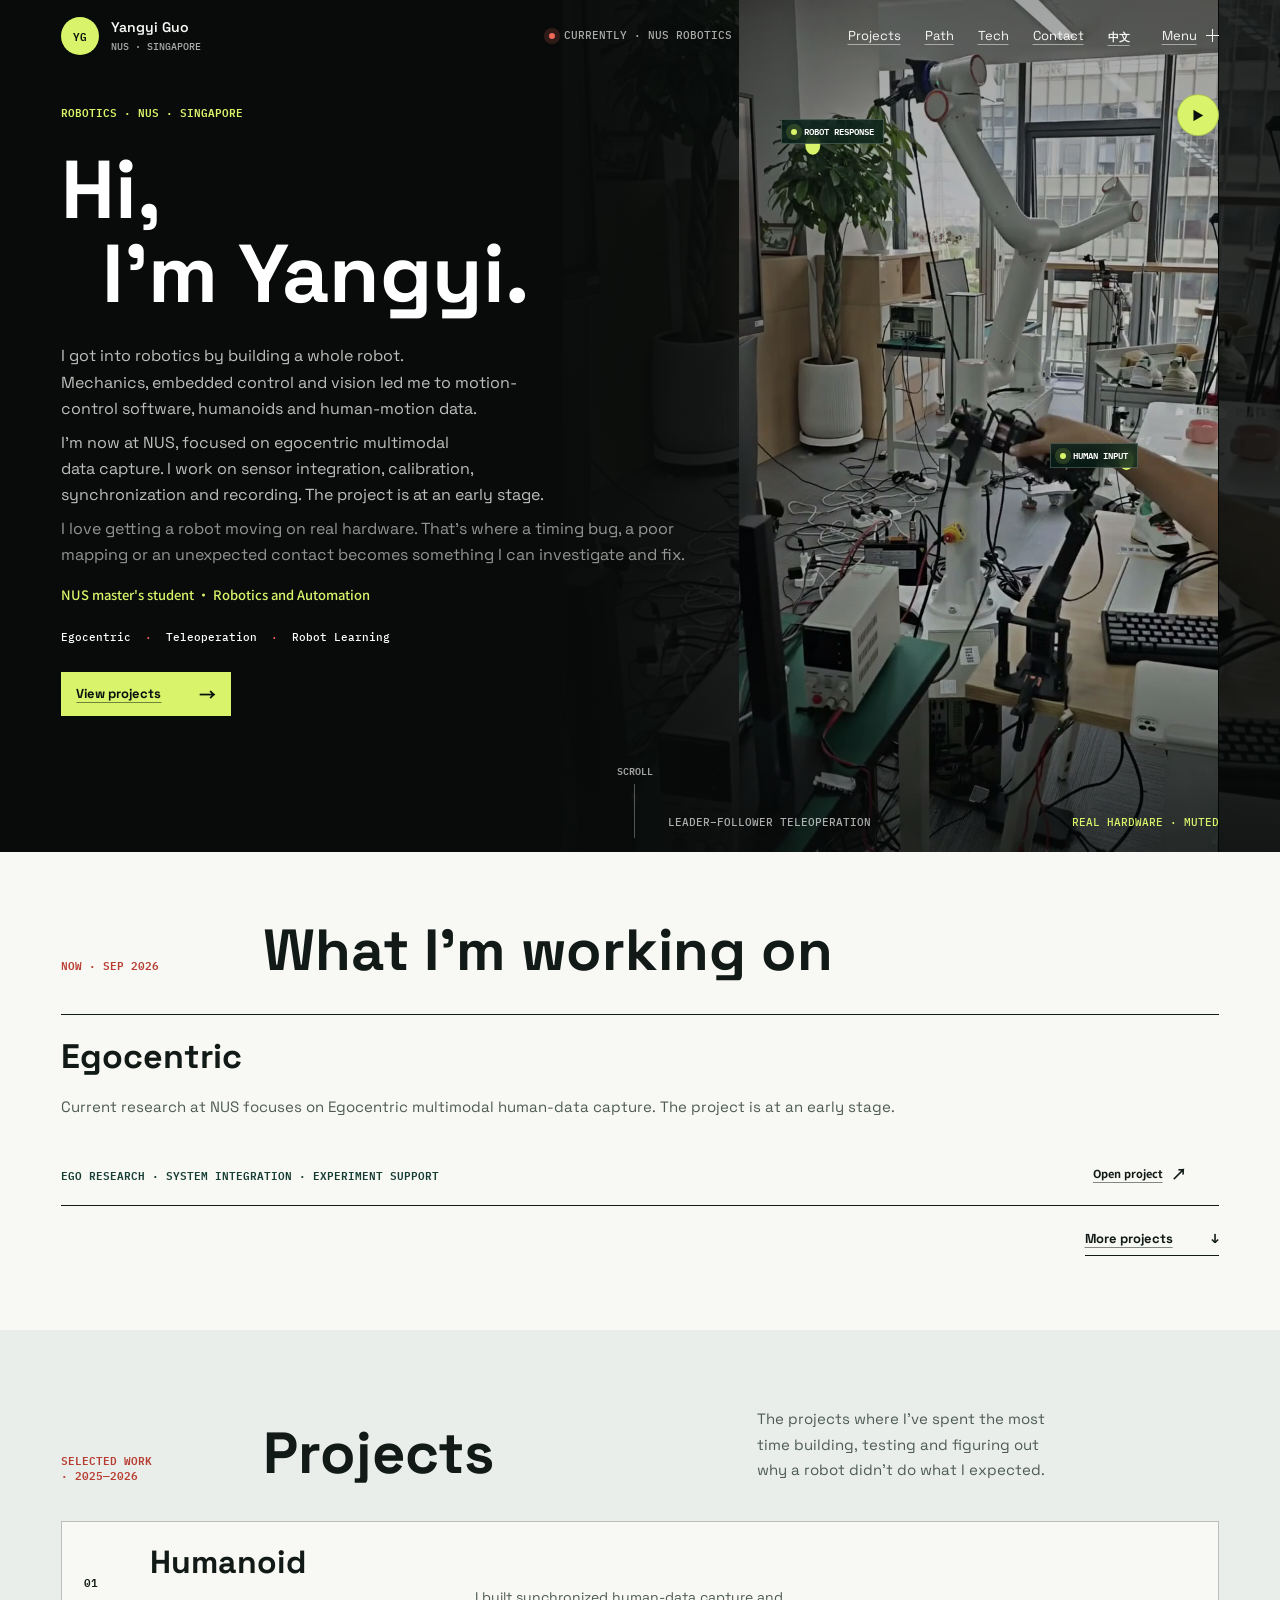
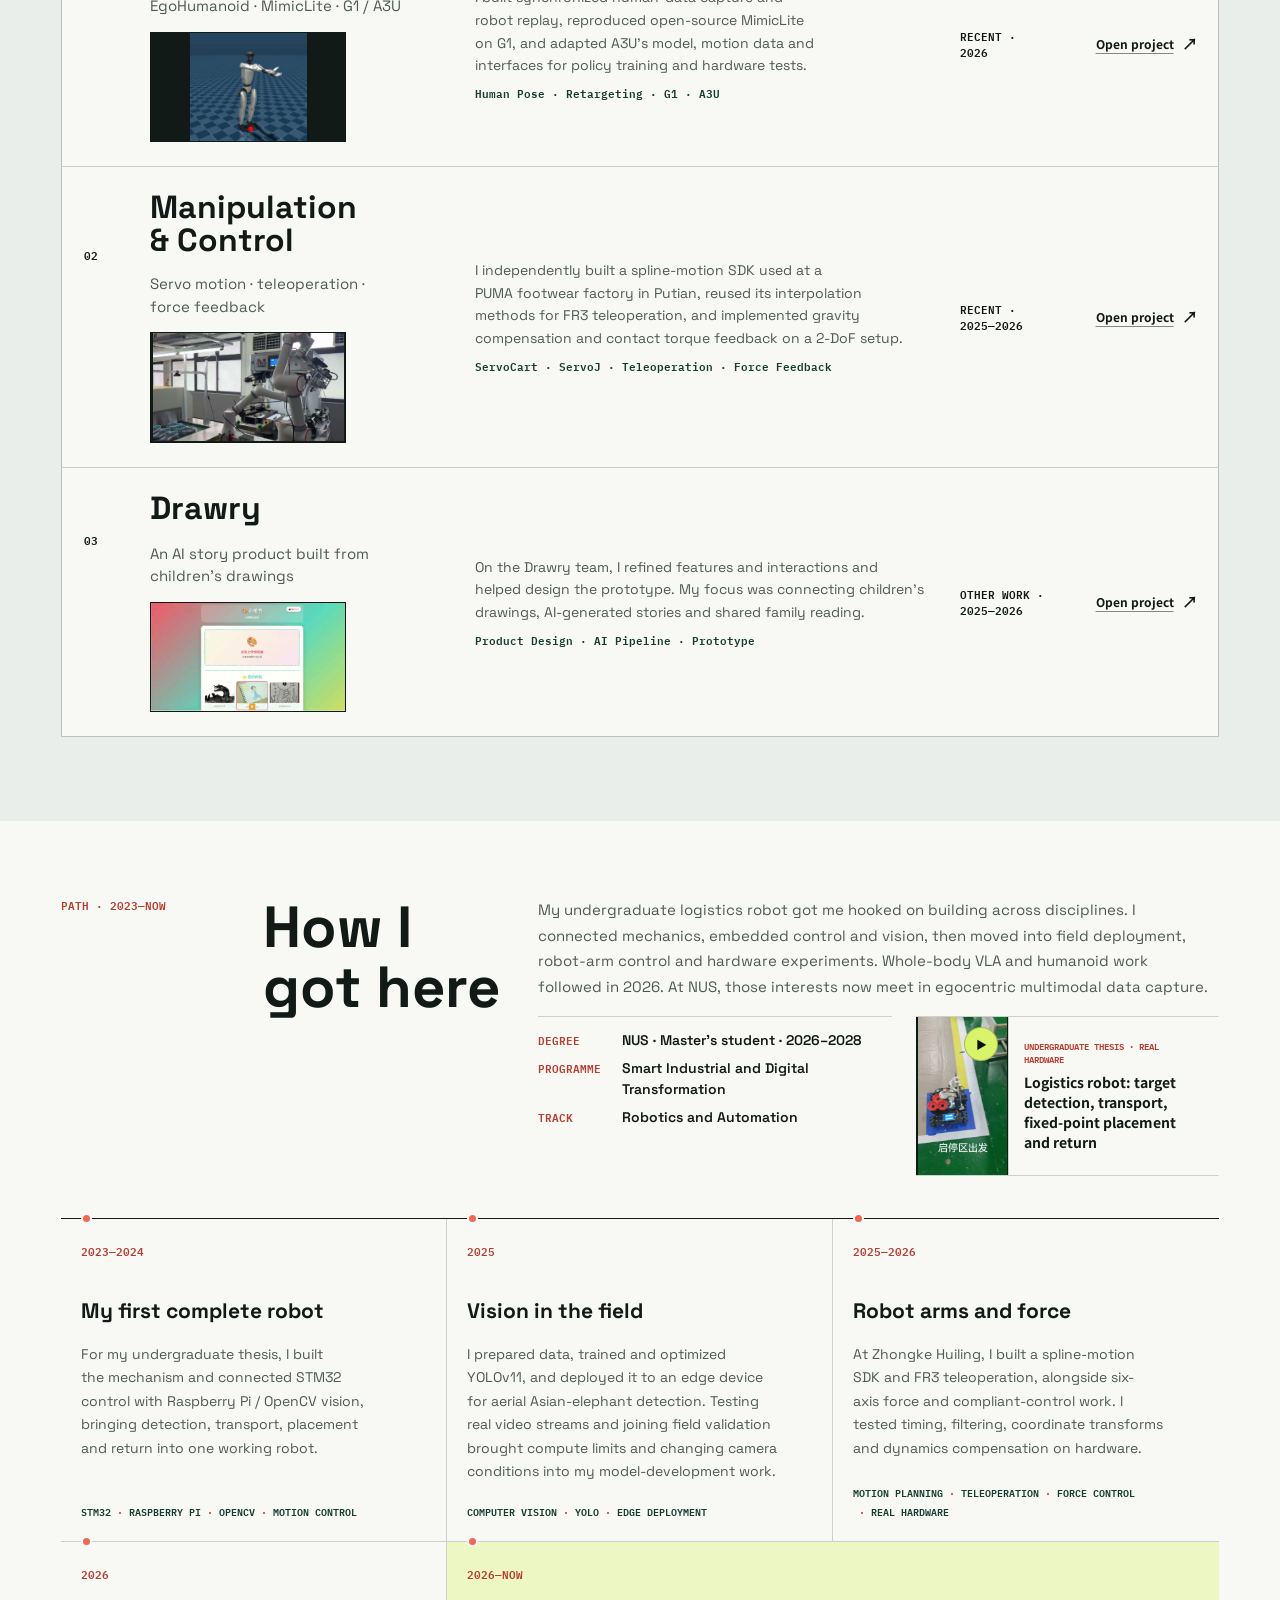
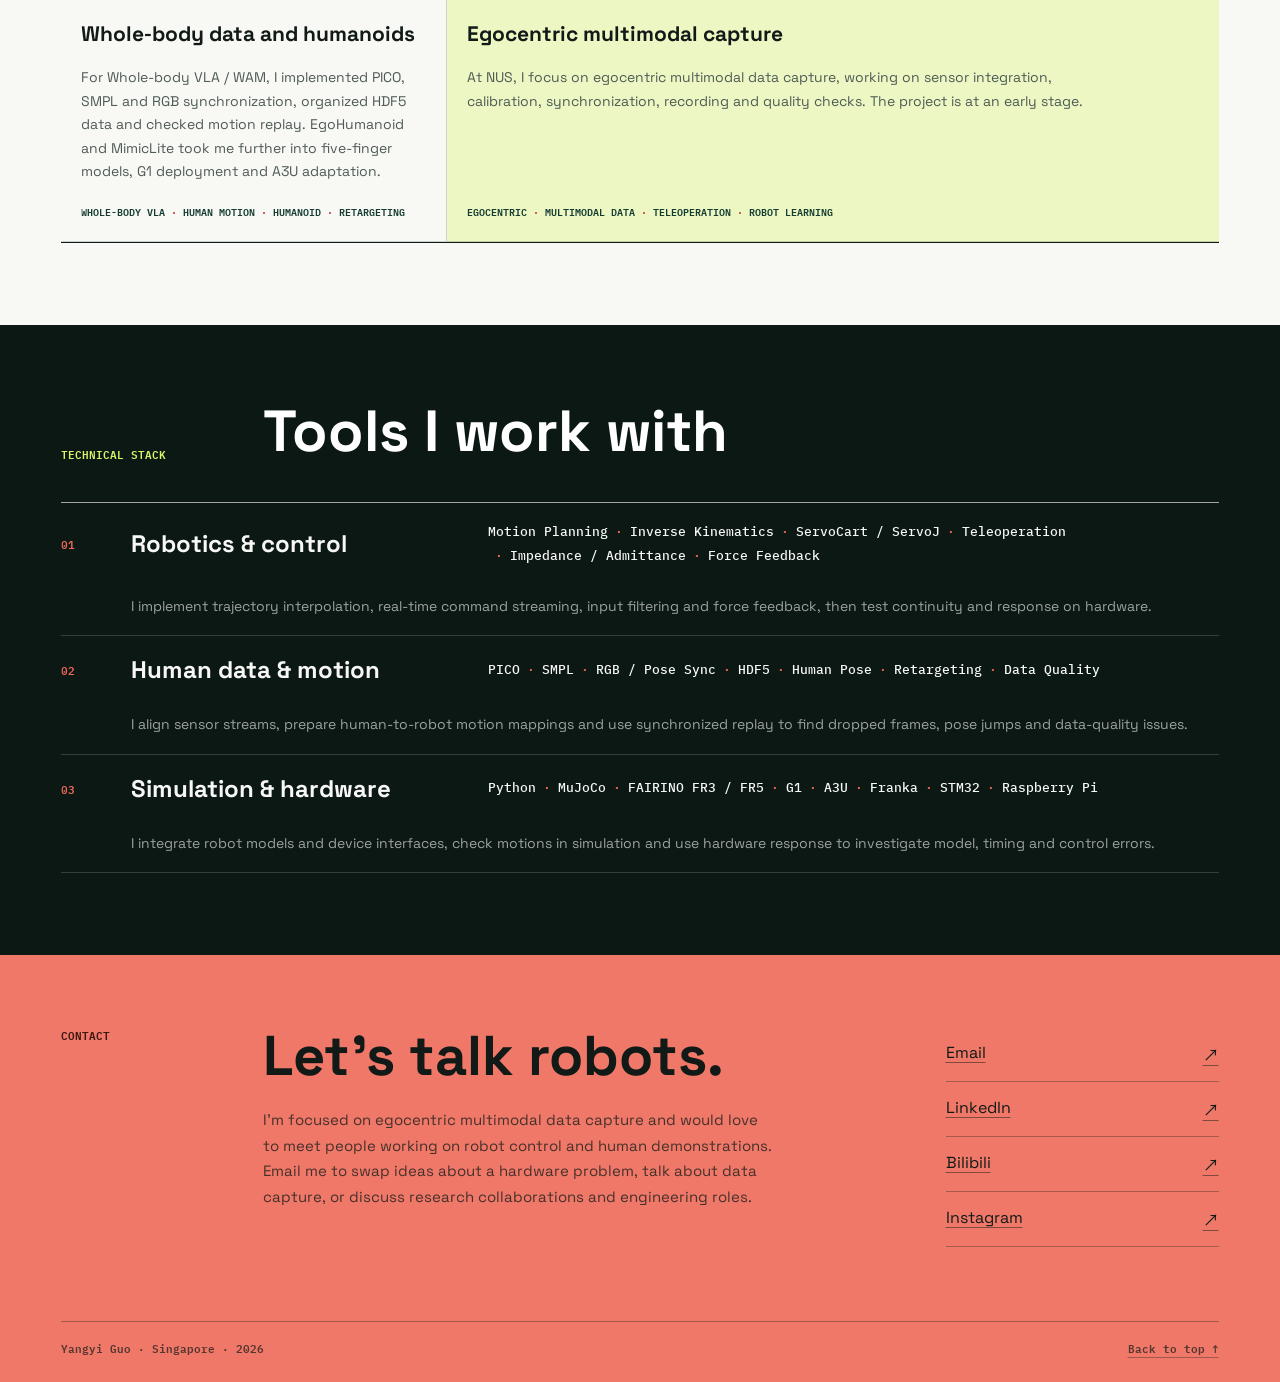
==== commit 9bd72e61: "Refine project numbering, default English, and link affordances" ====
--- a/index.html
+++ b/index.html
@@ -1,11 +1,11 @@
 <!doctype html>
-<html lang="zh-CN" data-language="zh">
+<html lang="en" data-language="en">
 <head>
   <meta charset="utf-8">
   <meta name="viewport" content="width=device-width, initial-scale=1">
   <meta name="theme-color" content="#080b0a">
-  <meta name="description" data-copy-content="metaDescription" content="郭阳溢的个人主页。就读于新加坡国立大学 Smart Industrial and Digital Transformation 专业，方向为 Robotics and Automation；研究与项目包括 Egocentric、Humanoid、机器人控制与真机实验。">
-  <title>郭阳溢｜机器人与具身智能</title>
+  <meta name="description" data-copy-content="metaDescription" content="I'm Yangyi Guo, a master's student in Smart Industrial and Digital Transformation at NUS, on the Robotics and Automation track. I build motion-control software, work on humanoid deployment and focus on egocentric multimodal data capture.">
+  <title>Yangyi Guo | Robotics &amp; Embodied AI</title>
   <link rel="icon" href="assets/favicon.svg" type="image/svg+xml">
   <link rel="stylesheet" href="fonts.css">
   <link rel="stylesheet" href="styles-v6.css">
@@ -15,7 +15,7 @@
   <link rel="stylesheet" href="control-force.css">
 </head>
 <body>
-  <a class="skip-link" href="#main" data-copy="skip">跳到正文</a>
+  <a class="skip-link" href="#main" data-copy="skip">Skip to content</a>
   <div class="page-progress" aria-hidden="true"><span id="page-progress-bar"></span></div>
   <div class="cursor" id="cursor" aria-hidden="true"><span id="cursor-label"></span></div>
 
@@ -26,26 +26,26 @@
     </a>
     <p class="header-status"><i></i><span data-copy="header.status">CURRENTLY · NUS ROBOTICS</span></p>
     <nav class="header-actions" aria-label="Primary navigation">
-      <a href="#projects" data-home-anchor="projects" data-copy="nav.work">项目</a>
-      <a href="#path" data-home-anchor="path" data-copy="nav.path">路径</a>
-      <a href="#tech" data-home-anchor="tech" data-copy="nav.tech">技术</a>
-      <a href="#contact" data-home-anchor="contact" data-copy="nav.contact">联系</a>
-      <button id="language-toggle" class="language-toggle" type="button" aria-label="Switch language">EN</button>
+      <a href="#projects" data-home-anchor="projects" data-copy="nav.work">Projects</a>
+      <a href="#path" data-home-anchor="path" data-copy="nav.path">Path</a>
+      <a href="#tech" data-home-anchor="tech" data-copy="nav.tech">Tech</a>
+      <a href="#contact" data-home-anchor="contact" data-copy="nav.contact">Contact</a>
+      <button id="language-toggle" class="language-toggle" type="button" aria-label="切换到中文">中文</button>
       <button id="menu-toggle" class="menu-toggle" type="button" aria-controls="menu-panel" aria-expanded="false" data-cursor="MENU">
-        <span data-copy="nav.menu">菜单</span><i></i><i></i>
+        <span data-copy="nav.menu">Menu</span><i></i><i></i>
       </button>
     </nav>
   </header>
 
   <aside class="menu-panel" id="menu-panel" role="dialog" aria-modal="true" aria-label="Project navigation" aria-hidden="true">
     <div class="menu-inner">
-      <p class="micro" data-copy="menu.label">项目</p>
+      <p class="micro" data-copy="menu.label">PROJECTS</p>
       <nav class="menu-projects" aria-label="Project menu">
-        <button class="menu-project" type="button" data-open-project="egocentric" data-menu-preview="egocentric"><b>01</b><span>Egocentric</span></button>
-
-        <button class="menu-project" type="button" data-open-project="humanoid" data-menu-preview="humanoid"><b>03</b><span>Humanoid</span></button>
-        <button class="menu-project" type="button" data-open-project="manipulation" data-menu-preview="manipulation"><b>04</b><span>Manipulation &amp; Control</span></button>
-        <button class="menu-project" type="button" data-open-project="drawry" data-menu-preview="drawry"><b>05</b><span>小绘书</span></button>
+        <button class="menu-project" type="button" data-open-project="egocentric" data-menu-preview="egocentric"><b aria-hidden="true"></b><span>Egocentric</span></button>
+
+        <button class="menu-project" type="button" data-open-project="humanoid" data-menu-preview="humanoid"><b>01</b><span>Humanoid</span></button>
+        <button class="menu-project" type="button" data-open-project="manipulation" data-menu-preview="manipulation"><b>02</b><span>Manipulation &amp; Control</span></button>
+        <button class="menu-project" type="button" data-open-project="drawry" data-menu-preview="drawry"><b>03</b><span data-copy="drawry.name">Drawry</span></button>
       </nav>
       <figure class="menu-preview">
         <video id="menu-preview-video" src="assets/media/egohumanoid-pipeline-triptych.mp4" poster="assets/media/egohumanoid-pipeline-triptych-poster.jpg" muted loop playsinline preload="metadata" hidden></video>
@@ -61,16 +61,16 @@
       <section class="hero" id="home" aria-labelledby="hero-title">
         <div class="hero-copy">
           <p class="hero-kicker hero-sequence" data-copy="hero.kicker">ROBOTICS · NUS · SINGAPORE</p>
-          <h1 id="hero-title" class="hero-sequence" data-copy-html="hero.title" aria-label="你好，我是郭阳溢。"><span class="title-line title-line--greeting"><span>你好，</span></span><span class="title-line title-line--identity"><span>我是郭阳溢。</span></span></h1>
-          <p class="hero-deck hero-deck--first hero-sequence" data-copy-html="hero.deckHtml"><span class="hero-deck-line">我从本科开始就在做机器人，</span><span class="hero-deck-line">从机械结构、嵌入式和视觉，到后来的机械臂控制、人形机器人和多模态数据。</span></p>
-          <p class="hero-deck hero-deck--second hero-sequence" data-copy="hero.deckSecond">现在在 NUS，专注于 Egocentric 多模态人体数据采集系统，主要处理设备接入、标定、同步与记录。项目仍在起步阶段。</p>
-          <p class="hero-deck hero-deck--third hero-sequence" data-copy="hero.deckThird">相比纯仿真，我更喜欢做真机实验，很多问题也是在实际调试里才真正遇到的。</p>
-          <p class="hero-affiliation hero-sequence" data-copy="academic.identity">新加坡国立大学 · 硕士在读 · 机器人与自动化方向</p>
+          <h1 id="hero-title" class="hero-sequence" data-copy-html="hero.title" aria-label="Hi, I'm Yangyi."><span class="title-line title-line--greeting"><span>Hi,</span></span><span class="title-line title-line--identity"><span>I'm Yangyi.</span></span></h1>
+          <p class="hero-deck hero-deck--first hero-sequence" data-copy-html="hero.deckHtml"><span class="hero-deck-line">I got into robotics by building a whole robot.</span><span class="hero-deck-line">Mechanics, embedded control and vision led me to motion-control software, humanoids and human-motion data.</span></p>
+          <p class="hero-deck hero-deck--second hero-sequence" data-copy="hero.deckSecond">I'm now at NUS, focused on egocentric multimodal data capture. I work on sensor integration, calibration, synchronization and recording. The project is at an early stage.</p>
+          <p class="hero-deck hero-deck--third hero-sequence" data-copy="hero.deckThird">I love getting a robot moving on real hardware. That's where a timing bug, a poor mapping or an unexpected contact becomes something I can investigate and fix.</p>
+          <p class="hero-affiliation hero-sequence" data-copy="academic.identity">NUS master's student · Robotics and Automation</p>
           <ul class="hero-interests hero-sequence" aria-label="Research interests">
             <li>Egocentric</li><li>Teleoperation</li><li>Robot Learning</li>
           </ul>
           <div class="hero-actions hero-sequence">
-            <a class="text-link" href="#projects" data-home-anchor="projects" data-cursor="EXPLORE"><span data-copy="hero.primary">查看项目</span><i>→</i></a>
+            <a class="text-link" href="#projects" data-home-anchor="projects" data-cursor="EXPLORE"><span data-copy="hero.primary">View projects</span><i>→</i></a>
           </div>
         </div>
 
@@ -83,7 +83,7 @@
               <span class="hero-relay-node hero-relay-node--human"><i></i><b>HUMAN INPUT</b></span>
               <span class="hero-relay-node hero-relay-node--robot"><i></i><b>ROBOT RESPONSE</b></span>
             </div>
-            <button class="media-toggle" id="hero-play" type="button" aria-label="播放视频" data-cursor="PLAY">▶</button>
+            <button class="media-toggle" id="hero-play" type="button" aria-label="Play video" data-cursor="PLAY">▶</button>
           </div>
           <figcaption><span>LEADER–FOLLOWER TELEOPERATION</span><b>REAL HARDWARE · MUTED</b></figcaption>
         </figure>
@@ -92,44 +92,44 @@
 
       <section class="now-section" id="now" aria-labelledby="now-title">
         <div class="mobile-intro-continuation">
-          <p data-copy="hero.deckSecond">现在在 NUS，专注于 Egocentric 多模态人体数据采集系统，主要处理设备接入、标定、同步与记录。项目仍在起步阶段。</p>
-          <p data-copy="hero.deckThird">相比纯仿真，我更喜欢做真机实验，很多问题也是在实际调试里才真正遇到的。</p>
+          <p data-copy="hero.deckSecond">I'm now at NUS, focused on egocentric multimodal data capture. I work on sensor integration, calibration, synchronization and recording. The project is at an early stage.</p>
+          <p data-copy="hero.deckThird">I love getting a robot moving on real hardware. That's where a timing bug, a poor mapping or an unexpected contact becomes something I can investigate and fix.</p>
         </div>
         <header class="section-intro" data-reveal-group>
           <p class="micro">NOW · SEP 2026</p>
-          <h2 id="now-title" data-copy="now.title">现在在做</h2>
+          <h2 id="now-title" data-copy="now.title">What I’m working on</h2>
         </header>
         <div class="now-grid">
           <article class="now-card" data-reveal-group data-project="egocentric" data-open-project="egocentric" data-cursor="OPEN" role="button" tabindex="0" aria-label="Open Egocentric project">
-            <span>01</span><h3>Egocentric</h3><div class="now-copy"><p data-copy="now.egoCopy">NUS 当前的研究方向是 Egocentric 多模态人体数据采集，项目处于早期阶段。</p></div><small data-copy="now.egoFooter">EGO RESEARCH · SYSTEM INTEGRATION · EXPERIMENT SUPPORT</small><span class="now-open" aria-hidden="true"><span data-copy="projects.open">查看详情</span><i>↗</i></span>
+            <h3>Egocentric</h3><div class="now-copy"><p data-copy="now.egoCopy">Current research at NUS focuses on Egocentric multimodal human-data capture. The project is at an early stage.</p></div><small data-copy="now.egoFooter">EGO RESEARCH · SYSTEM INTEGRATION · EXPERIMENT SUPPORT</small><span class="now-open" aria-hidden="true"><span data-copy="projects.open">Open project</span><i>↗</i></span>
           </article>
 
         </div>
-        <a class="now-link" href="#projects" data-home-anchor="projects"><span data-copy="now.link">查看当前项目</span><i>↓</i></a>
+        <a class="now-link" href="#projects" data-home-anchor="projects"><span data-copy="now.link">More projects</span><i>↓</i></a>
       </section>
 
       <section class="projects-section" id="projects" aria-labelledby="projects-title">
         <header class="projects-heading" data-reveal-group>
           <p class="micro">SELECTED WORK · 2025—2026</p>
-          <h2 id="projects-title" data-copy="projects.title">项目</h2>
-          <p data-copy="projects.intro">这里放的是过去一年里我投入比较多的几个项目。</p>
+          <h2 id="projects-title" data-copy="projects.title">Projects</h2>
+          <p data-copy="projects.intro">The projects where I've spent the most time building, testing and figuring out why a robot didn't do what I expected.</p>
         </header>
 
       <div class="work-index work-index--projects">
         <div class="work-browser">
           <div class="work-list">
             <button class="work-row work-row--compact" type="button" data-project="humanoid" data-open-project="humanoid" data-cursor="OPEN">
-              <span class="work-no">03</span><span class="work-main"><span class="work-name">Humanoid</span><span class="work-desc" data-copy="projects.humanoid">EgoHumanoid · MimicLite · G1 / A3U</span></span><span class="work-summary"><span data-copy="projects.humanoidCopy">EgoHumanoid 主要解决第一视角输入、人体姿态和机器人回放之间的对齐问题。MimicLite 这边先复现了 G1 的软件流程，之后继续做 A3U 的适配。</span><small>Human Pose · Retargeting · G1 · A3U</small></span><span class="work-year">RECENT · 2026</span><span class="work-open"><span data-copy="projects.open">查看详情</span><i>↗</i></span>
+              <span class="work-no">01</span><span class="work-main"><span class="work-name">Humanoid</span><span class="work-desc" data-copy="projects.humanoid">EgoHumanoid · MimicLite · G1 / A3U</span></span><span class="work-summary"><span data-copy="projects.humanoidCopy">I built synchronized human-data capture and robot replay, reproduced open-source MimicLite on G1, and adapted A3U's model, motion data and interfaces for policy training and hardware tests.</span><small>Human Pose · Retargeting · G1 · A3U</small></span><span class="work-year">RECENT · 2026</span><span class="work-open"><span data-copy="projects.open">Open project</span><i>↗</i></span>
               <img src="assets/media/egohumanoid-g1-fourier-poster.jpg" alt="G1 and Fourier hand humanoid replay preview">
               <span class="work-row-preview" aria-hidden="true"><video data-work-preview="humanoid" src="assets/media/egohumanoid-g1-fourier.mp4" poster="assets/media/egohumanoid-g1-fourier-poster.jpg" muted loop playsinline preload="metadata" tabindex="-1"></video></span>
             </button>
             <button class="work-row work-row--compact" type="button" data-project="manipulation" data-open-project="manipulation" data-cursor="OPEN">
-              <span class="work-no">04</span><span class="work-main"><span class="work-name">Manipulation &amp; Control</span><span class="work-desc" data-copy="projects.manipulation">机械臂运动控制、遥操作与力交互</span></span><span class="work-summary"><span data-copy="projects.manipulationCopy">这部分主要来自我在中科慧灵做机器人算法实习时的工作，包括连续轨迹、Servo 实时控制、FR3 主从遥操作，以及六维力、动力学补偿、阻抗控制和力反馈。</span><small>ServoCart · ServoJ · Teleoperation · Force Feedback</small></span><span class="work-year">RECENT · 2025—2026</span><span class="work-open"><span data-copy="projects.open">查看详情</span><i>↗</i></span>
+              <span class="work-no">02</span><span class="work-main"><span class="work-name">Manipulation &amp; Control</span><span class="work-desc" data-copy="projects.manipulation">Servo motion · teleoperation · force feedback</span></span><span class="work-summary"><span data-copy="projects.manipulationCopy">I independently built a spline-motion SDK used at a PUMA footwear factory in Putian, reused its interpolation methods for FR3 teleoperation, and implemented gravity compensation and contact torque feedback on a 2-DoF setup.</span><small>ServoCart · ServoJ · Teleoperation · Force Feedback</small></span><span class="work-year">RECENT · 2025—2026</span><span class="work-open"><span data-copy="projects.open">Open project</span><i>↗</i></span>
               <img src="assets/media/arm-teleop-grasp-poster.jpg" alt="Manipulation project preview">
               <span class="work-row-preview" aria-hidden="true"><video data-work-preview="manipulation" src="assets/media/servo-spline-puma-factory.mp4" poster="assets/media/servo-spline-puma-factory-poster.jpg" muted loop playsinline preload="metadata" tabindex="-1"></video></span>
             </button>
             <button class="work-row work-row--compact" type="button" data-project="drawry" data-open-project="drawry" data-cursor="OPEN">
-              <span class="work-no">05</span><span class="work-main"><span class="work-name">小绘书</span><span class="work-desc" data-copy="projects.drawry">AI 亲子故事产品</span></span><span class="work-summary"><span data-copy="projects.drawryCopy">这是一个从儿童画生成故事和分镜的 AI 亲子故事产品。孩子上传一幅画后，系统会识别人物、物体和场景，再根据画面生成故事和分镜，最后保存在家庭空间里。</span><small>Product Design · AI Pipeline · Prototype</small></span><span class="work-year">OTHER WORK · 2025—2026</span><span class="work-open"><span data-copy="projects.open">查看详情</span><i>↗</i></span>
+              <span class="work-no">03</span><span class="work-main"><span class="work-name" data-copy="drawry.name">Drawry</span><span class="work-desc" data-copy="projects.drawry">An AI story product built from children's&nbsp;drawings</span></span><span class="work-summary"><span data-copy="projects.drawryCopy">On the Drawry team, I refined features and interactions and helped design the prototype. My focus was connecting children's drawings, AI-generated stories and shared family reading.</span><small>Product Design · AI Pipeline · Prototype</small></span><span class="work-year">OTHER WORK · 2025—2026</span><span class="work-open"><span data-copy="projects.open">Open project</span><i>↗</i></span>
               <img src="assets/media/drawry-prototype-poster.png" alt="Drawry product preview">
               <span class="work-row-preview" aria-hidden="true"><video data-work-preview="drawry" src="assets/media/drawry-prototype-demo.mp4" poster="assets/media/drawry-prototype-poster.png" muted loop playsinline preload="metadata" tabindex="-1"></video></span>
             </button>
@@ -146,103 +146,103 @@
       <section class="path-section" id="path" aria-labelledby="path-title">
         <header class="section-intro" data-reveal-group>
           <p class="micro">PATH · 2023—NOW</p>
-          <h2 id="path-title" data-copy="path.title">我的路径</h2>
+          <h2 id="path-title" data-copy="path.title">How I got here</h2>
           <div class="path-intro-copy">
-            <p data-copy="path.intro">本科阶段我就开始做机器人，最早完成了一套同时涉及机械、嵌入式和视觉的物流搬运机器人。之后做过视觉部署、机械臂控制和真机实验，2026 年开始接触 Whole‑body VLA 和人形机器人，现在主要做 Egocentric 和灵巧操作。</p>
+            <p data-copy="path.intro">My undergraduate logistics robot got me hooked on building across disciplines. I connected mechanics, embedded control and vision, then moved into field deployment, robot-arm control and hardware experiments. Whole-body VLA and humanoid work followed in 2026. At NUS, those interests now meet in egocentric multimodal data capture.</p>
             <dl class="academic-context" aria-label="NUS academic context">
-              <div><dt data-copy="academic.degreeLabel">学位</dt><dd data-copy="academic.degree">新加坡国立大学 · 硕士在读 · 2026–2028</dd></div>
-              <div><dt data-copy="academic.programmeLabel">专业</dt><dd data-copy="academic.programme">Smart Industrial and Digital Transformation</dd></div>
-              <div><dt data-copy="academic.trackLabel">方向</dt><dd data-copy="academic.track">Robotics and Automation</dd></div>
+              <div><dt data-copy="academic.degreeLabel">Degree</dt><dd data-copy="academic.degree">NUS · Master's student · 2026–2028</dd></div>
+              <div><dt data-copy="academic.programmeLabel">Programme</dt><dd data-copy="academic.programme">Smart Industrial and Digital Transformation</dd></div>
+              <div><dt data-copy="academic.trackLabel">Track</dt><dd data-copy="academic.track">Robotics and Automation</dd></div>
             </dl>
             <figure class="path-origin-media">
               <div class="path-origin-frame">
                 <video id="path-origin-video" src="assets/media/undergrad-logistics-robot.mp4" poster="assets/media/undergrad-logistics-robot-poster.jpg" aria-label="Undergraduate logistics robot completing its real-hardware task sequence" muted loop playsinline preload="metadata"></video>
-                <button class="path-origin-play" id="path-origin-play" type="button" aria-label="播放物流搬运机器人视频" data-cursor="PLAY">▶</button>
+                <button class="path-origin-play" id="path-origin-play" type="button" aria-label="Play logistics robot video" data-cursor="PLAY">▶</button>
               </div>
-              <figcaption><span data-copy="path.originKicker">本科毕业设计 · 真机</span><b data-copy="path.originCaption">物流搬运机器人任务流程</b></figcaption>
+              <figcaption><span data-copy="path.originKicker">UNDERGRADUATE THESIS · REAL HARDWARE</span><b data-copy="path.originCaption">Logistics robot: target detection, transport, fixed-point placement and return</b></figcaption>
             </figure>
           </div>
         </header>
         <div class="path-track">
-          <article data-reveal-group><time>2023—2024</time><h3 data-copy="path.items.0.title">第一套完整机器人系统</h3><p data-copy="path.items.0.copy">本科毕业设计做了一套物流搬运机器人。系统用了 STM32、树莓派和 OpenCV，完成目标识别、搬运、定点放置和返回。</p><small class="has-meta-tokens"><span class="meta-token">STM32</span><span class="meta-token">RASPBERRY PI</span><span class="meta-token">OPENCV</span><span class="meta-token">MOTION CONTROL</span></small></article>
-          <article data-reveal-group><time>2025</time><h3 data-copy="path.items.1.title">视觉部署</h3><p data-copy="path.items.1.copy">参与无人机亚洲象检测项目，主要做数据处理、YOLOv11 训练、模型优化和边缘端部署，也跟着一起做真实视频流和现场验证。</p><small class="has-meta-tokens"><span class="meta-token">COMPUTER VISION</span><span class="meta-token">YOLO</span><span class="meta-token">EDGE DEPLOYMENT</span></small></article>
-          <article data-reveal-group><time>2025—2026</time><h3 data-copy="path.items.2.title">机械臂与力控制</h3><p data-copy="path.items.2.copy">在中科慧灵做机器人算法实习，主要做机械臂轨迹、Servo 实时控制、主从遥操作、六维力和柔顺控制。这段经历让我碰到很多真机上才会暴露的问题，比如控制周期、滤波、坐标变换、动力学补偿和安全保护。</p><small class="has-meta-tokens"><span class="meta-token">MOTION PLANNING</span><span class="meta-token">TELEOPERATION</span><span class="meta-token">FORCE CONTROL</span><span class="meta-token">REAL HARDWARE</span></small></article>
-          <article data-reveal-group><time>2026</time><h3 data-copy="path.items.3.title">Whole‑body VLA 与 Humanoid</h3><p data-copy="path.items.3.copy">参与 Whole‑body VLA / WAM 的数据采集和处理，做过 PICO、SMPL、RGB 同步、HDF5 数据组织、机器人动作映射和数据质量检查。同一时期也做了 EgoHumanoid 和 MimicLite，主要涉及人体姿态、retargeting、G1 replay 和 A3U 适配。</p><small class="has-meta-tokens"><span class="meta-token">WHOLE-BODY VLA</span><span class="meta-token">HUMAN MOTION</span><span class="meta-token">HUMANOID</span><span class="meta-token">RETARGETING</span></small></article>
-          <article data-reveal-group><time>2026—NOW</time><h3 data-copy="path.items.4.title">Egocentric 多模态采集</h3><p data-copy="path.items.4.copy">来到 NUS 后，专注于 Egocentric 多模态人体数据采集系统，推进设备接入、同步与记录流程。</p><small class="has-meta-tokens"><span class="meta-token">EGOCENTRIC</span><span class="meta-token">MULTIMODAL DATA</span><span class="meta-token">TELEOPERATION</span><span class="meta-token">ROBOT LEARNING</span></small></article>
+          <article data-reveal-group><time>2023—2024</time><h3 data-copy="path.items.0.title">My first complete robot</h3><p data-copy="path.items.0.copy">For my undergraduate thesis, I built the mechanism and connected STM32 control with Raspberry Pi / OpenCV vision, bringing detection, transport, placement and return into one working robot.</p><small class="has-meta-tokens"><span class="meta-token">STM32</span><span class="meta-token">RASPBERRY PI</span><span class="meta-token">OPENCV</span><span class="meta-token">MOTION CONTROL</span></small></article>
+          <article data-reveal-group><time>2025</time><h3 data-copy="path.items.1.title">Vision in the field</h3><p data-copy="path.items.1.copy">I prepared data, trained and optimized YOLOv11, and deployed it to an edge device for aerial Asian-elephant detection. Testing real video streams and joining field validation brought compute limits and changing camera conditions into my model-development work.</p><small class="has-meta-tokens"><span class="meta-token">COMPUTER VISION</span><span class="meta-token">YOLO</span><span class="meta-token">EDGE DEPLOYMENT</span></small></article>
+          <article data-reveal-group><time>2025—2026</time><h3 data-copy="path.items.2.title">Robot arms and force</h3><p data-copy="path.items.2.copy">At Zhongke Huiling, I built a spline-motion SDK and FR3 teleoperation, alongside six-axis force and compliant-control work. I tested timing, filtering, coordinate transforms and dynamics compensation on hardware.</p><small class="has-meta-tokens"><span class="meta-token">MOTION PLANNING</span><span class="meta-token">TELEOPERATION</span><span class="meta-token">FORCE CONTROL</span><span class="meta-token">REAL HARDWARE</span></small></article>
+          <article data-reveal-group><time>2026</time><h3 data-copy="path.items.3.title">Whole‑body data and humanoids</h3><p data-copy="path.items.3.copy">For Whole-body VLA / WAM, I implemented PICO, SMPL and RGB synchronization, organized HDF5 data and checked motion replay. EgoHumanoid and MimicLite took me further into five-finger models, G1 deployment and A3U adaptation.</p><small class="has-meta-tokens"><span class="meta-token">WHOLE-BODY VLA</span><span class="meta-token">HUMAN MOTION</span><span class="meta-token">HUMANOID</span><span class="meta-token">RETARGETING</span></small></article>
+          <article data-reveal-group><time>2026—NOW</time><h3 data-copy="path.items.4.title">Egocentric multimodal capture</h3><p data-copy="path.items.4.copy">At NUS, I focus on egocentric multimodal data capture, working on sensor integration, calibration, synchronization, recording and quality checks. The project is at an early stage.</p><small class="has-meta-tokens"><span class="meta-token">EGOCENTRIC</span><span class="meta-token">MULTIMODAL DATA</span><span class="meta-token">TELEOPERATION</span><span class="meta-token">ROBOT LEARNING</span></small></article>
         </div>
       </section>
 
       <section class="tech-section" id="tech" aria-labelledby="tech-title">
-        <header class="section-intro" data-reveal-group><p class="micro">TECHNICAL STACK</p><h2 id="tech-title" data-copy="tech.title">常用技术与平台</h2></header>
+        <header class="section-intro" data-reveal-group><p class="micro">TECHNICAL STACK</p><h2 id="tech-title" data-copy="tech.title">Tools I work with</h2></header>
         <div class="tech-index">
-          <article data-reveal-group><span>01</span><h3 data-copy="tech.groups.0.title">机器人与控制</h3><p class="has-tech-tokens"><span class="tech-token">Motion Planning</span><span class="tech-token">Inverse Kinematics</span><span class="tech-token">ServoCart / ServoJ</span><span class="tech-token">Teleoperation</span><span class="tech-token">Impedance / Admittance</span><span class="tech-token">Force Feedback</span></p><small data-copy="tech.groups.0.copy">主要用在机械臂运动、实时遥操作和接触控制上。</small></article>
-          <article data-reveal-group><span>02</span><h3 data-copy="tech.groups.1.title">人体数据与动作</h3><p class="has-tech-tokens"><span class="tech-token">PICO</span><span class="tech-token">SMPL</span><span class="tech-token">RGB / Pose Sync</span><span class="tech-token">HDF5</span><span class="tech-token">Human Pose</span><span class="tech-token">Retargeting</span><span class="tech-token">Data Quality</span></p><small data-copy="tech.groups.1.copy">主要用来处理多模态人体数据、动作、同步和数据检查。</small></article>
-          <article data-reveal-group><span>03</span><h3 data-copy="tech.groups.2.title">仿真与硬件</h3><p class="has-tech-tokens"><span class="tech-token">Python</span><span class="tech-token">MuJoCo</span><span class="tech-token">FAIRINO FR3 / FR5</span><span class="tech-token">G1</span><span class="tech-token">A3U</span><span class="tech-token">Franka</span><span class="tech-token">STM32</span><span class="tech-token">Raspberry Pi</span></p><small data-copy="tech.groups.2.copy">这些是我做仿真、数据处理、系统调试和真机实验时常用的平台。</small></article>
+          <article data-reveal-group><span>01</span><h3 data-copy="tech.groups.0.title">Robotics &amp; control</h3><p class="has-tech-tokens"><span class="tech-token">Motion Planning</span><span class="tech-token">Inverse Kinematics</span><span class="tech-token">ServoCart / ServoJ</span><span class="tech-token">Teleoperation</span><span class="tech-token">Impedance / Admittance</span><span class="tech-token">Force Feedback</span></p><small data-copy="tech.groups.0.copy">I implement trajectory interpolation, real-time command streaming, input filtering and force feedback, then test continuity and response on hardware.</small></article>
+          <article data-reveal-group><span>02</span><h3 data-copy="tech.groups.1.title">Human data &amp; motion</h3><p class="has-tech-tokens"><span class="tech-token">PICO</span><span class="tech-token">SMPL</span><span class="tech-token">RGB / Pose Sync</span><span class="tech-token">HDF5</span><span class="tech-token">Human Pose</span><span class="tech-token">Retargeting</span><span class="tech-token">Data Quality</span></p><small data-copy="tech.groups.1.copy">I align sensor streams, prepare human-to-robot motion mappings and use synchronized replay to find dropped frames, pose jumps and data-quality issues.</small></article>
+          <article data-reveal-group><span>03</span><h3 data-copy="tech.groups.2.title">Simulation &amp; hardware</h3><p class="has-tech-tokens"><span class="tech-token">Python</span><span class="tech-token">MuJoCo</span><span class="tech-token">FAIRINO FR3 / FR5</span><span class="tech-token">G1</span><span class="tech-token">A3U</span><span class="tech-token">Franka</span><span class="tech-token">STM32</span><span class="tech-token">Raspberry Pi</span></p><small data-copy="tech.groups.2.copy">I integrate robot models and device interfaces, check motions in simulation and use hardware response to investigate model, timing and control errors.</small></article>
         </div>
       </section>
 
       <section class="contact" id="contact" aria-labelledby="contact-title">
         <p class="micro">CONTACT</p>
-        <div><h2 id="contact-title" data-copy-html="contact.title">欢迎联系我。</h2><p data-copy="contact.copy">现在专注于 Egocentric 多模态人体数据采集。如果你也在做相近的方向，或者想聊研究合作、项目和工作机会，都可以直接给我发邮件。</p></div>
+        <div><h2 id="contact-title" data-copy-html="contact.title">Let’s talk robots.</h2><p data-copy="contact.copy">I'm focused on egocentric multimodal data capture and would love to meet people working on robot control and human demonstrations. Email me to swap ideas about a hardware problem, talk about data capture, or discuss research collaborations and engineering roles.</p></div>
         <nav aria-label="Contact and social profiles">
           <a href="mailto:yangyi.guo@u.nus.edu" data-cursor="EMAIL">Email <span aria-hidden="true">↗</span></a>
           <a href="https://www.linkedin.com/in/yangyi-guo-a24740427/" target="_blank" rel="noopener noreferrer" data-cursor="LINKEDIN">LinkedIn <span aria-hidden="true">↗</span></a>
           <a href="https://space.bilibili.com/667894630" target="_blank" rel="noopener noreferrer" data-cursor="BILIBILI">Bilibili <span aria-hidden="true">↗</span></a>
           <a href="https://www.instagram.com/gabric0822/" target="_blank" rel="noopener noreferrer" data-cursor="INSTAGRAM">Instagram <span aria-hidden="true">↗</span></a>
         </nav>
-        <footer><span>Yangyi Guo · Singapore · 2026</span><a href="#home" data-home-anchor="home" data-copy="footerTop">回到顶部 ↑</a></footer>
+        <footer><span>Yangyi Guo · Singapore · 2026</span><a href="#home" data-home-anchor="home" data-copy="footerTop">Back to top ↑</a></footer>
       </section>
     </div>
 
     <div id="project-view" class="project-view" role="region" aria-label="Project detail" hidden>
       <article class="project-page" id="project-egocentric" data-project-page="egocentric" hidden>
         <header class="project-hero ego-hero">
-          <button class="project-back" type="button" data-close-project>← <span data-copy="project.back">全部项目</span></button>
-          <p class="micro">01 / CURRENT WORK · NUS</p><h1>Egocentric</h1>
+          <button class="project-back" type="button" data-close-project>← <span data-copy="project.back">All projects</span></button>
+          <p class="micro">CURRENT RESEARCH · NUS</p><h1>Egocentric</h1>
           <div class="project-lead">
-            <div class="project-lead-copy"><p data-copy="ego.lead">Egocentric 是我目前在 NUS 专注的多模态人体数据采集研究方向，项目处于早期阶段。</p><p data-copy="ego.leadSecond">个人工作聚焦系统集成、实验支持与数据质量。</p></div>
-            <aside class="project-secondary project-secondary--scope" aria-labelledby="ego-secondary-title"><h2 class="micro project-secondary-label" id="ego-secondary-title" data-copy="ego.secondaryLabel">研究方向</h2><ul><li><span aria-hidden="true">01</span><b data-copy="ego.focusItems.0">Egocentric 研究</b></li><li><span aria-hidden="true">02</span><b data-copy="ego.focusItems.1">多模态人体数据</b></li><li><span aria-hidden="true">03</span><b data-copy="ego.focusItems.2">实验系统</b></li></ul></aside>
+            <div class="project-lead-copy"><p data-copy="ego.lead">At NUS, I focus on Egocentric research into multimodal human-data capture. The project is at an early stage.</p><p data-copy="ego.leadSecond">My responsibilities cover system integration, experiment support and data quality.</p></div>
+            <aside class="project-secondary project-secondary--scope" aria-labelledby="ego-secondary-title"><h2 class="micro project-secondary-label" id="ego-secondary-title" data-copy="ego.secondaryLabel">Research direction</h2><ul><li><span aria-hidden="true">01</span><b data-copy="ego.focusItems.0">Egocentric Research</b></li><li><span aria-hidden="true">02</span><b data-copy="ego.focusItems.1">Multimodal Human Data</b></li><li><span aria-hidden="true">03</span><b data-copy="ego.focusItems.2">Experimental Systems</b></li></ul></aside>
           </div>
           <span class="project-watermark" aria-hidden="true">EGO</span>
         </header>
         <section class="chapter infra-chapter ego-roles">
-          <header class="chapter-heading compact"><div><p class="micro">RESPONSIBILITIES</p><h2 data-copy="ego.roleTitle">我的职责</h2></div></header>
-          <ol class="infra-path"><li><span>01</span><b data-copy="ego.roles.0.title">系统集成</b><p data-copy="ego.roles.0.copy">参与采集系统的设备接入与集成。</p></li><li><span>02</span><b data-copy="ego.roles.1.title">实验支持</b><p data-copy="ego.roles.1.copy">推进标定、时间同步与数据记录工作。</p></li><li><span>03</span><b data-copy="ego.roles.2.title">数据质量</b><p data-copy="ego.roles.2.copy">开展数据质量检查，整理实验流程与文档。</p></li></ol>
-        </section>
-        <button class="next-project" type="button" data-open-project="humanoid"><span data-copy="project.next">下一个项目</span><b>Humanoid</b><i>↗</i></button>
+          <header class="chapter-heading compact"><div><p class="micro">RESPONSIBILITIES</p><h2 data-copy="ego.roleTitle">My responsibilities</h2></div></header>
+          <ol class="infra-path"><li><span>01</span><b data-copy="ego.roles.0.title">System integration</b><p data-copy="ego.roles.0.copy">Contribute to device integration for the capture system.</p></li><li><span>02</span><b data-copy="ego.roles.1.title">Experiment support</b><p data-copy="ego.roles.1.copy">Work on calibration, synchronization and data recording.</p></li><li><span>03</span><b data-copy="ego.roles.2.title">Data quality</b><p data-copy="ego.roles.2.copy">Check data quality and document experimental procedures.</p></li></ol>
+        </section>
+        <button class="next-project" type="button" data-open-project="humanoid"><span data-copy="project.next">Next project</span><b>Humanoid</b><i>↗</i></button>
       </article>
 
       <article class="project-page" id="project-humanoid" data-project-page="humanoid" hidden>
         <header class="project-hero humanoid-hero">
-          <button class="project-back" type="button" data-close-project>← <span data-copy="project.back">全部项目</span></button><p class="micro">03 / RECENT WORK · 2026</p><h1>Humanoid</h1>
+          <button class="project-back" type="button" data-close-project>← <span data-copy="project.back">All projects</span></button><p class="micro">01 / RECENT WORK · 2026</p><h1>Humanoid</h1>
           <div class="project-lead">
-            <div class="project-lead-copy"><p data-copy="humanoid.lead">Humanoid 部分包括 EgoHumanoid 与 MimicLite。EgoHumanoid 处理多模态人体数据、时间同步和 G1 + Fourier Hand 回放；MimicLite 先在 G1 验证部署与真机链路，再将模型、动作数据和控制流程迁移到 A3U。</p></div>
-            <aside class="project-secondary project-secondary--workstreams" aria-labelledby="humanoid-secondary-title"><h2 class="micro project-secondary-label" id="humanoid-secondary-title" data-copy="humanoid.secondaryLabel">工作线</h2><ul><li><button type="button" class="humanoid-track-link is-active" data-humanoid-track="egohumanoid" aria-controls="humanoid-ego-chapter" aria-current="true"><span aria-hidden="true">A</span><span><b>EgoHumanoid</b><small data-copy="humanoid.streamNotes.0">人体数据、同步与回放</small></span></button></li><li><button type="button" class="humanoid-track-link" data-humanoid-track="mimiclite" aria-controls="humanoid-mimic-chapter"><span aria-hidden="true">B</span><span><b>MimicLite</b><small data-copy="humanoid.streamNotes.1">G1 链路转到 A3U</small></span></button></li></ul></aside>
+            <div class="project-lead-copy"><p data-copy="humanoid.lead">Getting human motion to work on different bodies draws me to humanoids. I built EgoHumanoid's data capture, sync and replay, reproduced open-source MimicLite on G1, and adapted A3U's model, data and interfaces for training and hardware tests.</p></div>
+            <aside class="project-secondary project-secondary--workstreams" aria-labelledby="humanoid-secondary-title"><h2 class="micro project-secondary-label" id="humanoid-secondary-title" data-copy="humanoid.secondaryLabel">My work</h2><ul><li><button type="button" class="humanoid-track-link is-active" data-humanoid-track="egohumanoid" aria-controls="humanoid-ego-chapter" aria-current="true"><span aria-hidden="true">A</span><span><b>EgoHumanoid</b><small data-copy="humanoid.streamNotes.0">Human data, sync + replay</small></span></button></li><li><button type="button" class="humanoid-track-link" data-humanoid-track="mimiclite" aria-controls="humanoid-mimic-chapter"><span aria-hidden="true">B</span><span><b>MimicLite</b><small data-copy="humanoid.streamNotes.1">Open-source deployment + adaptation</small></span></button></li></ul></aside>
           </div><span class="project-watermark" aria-hidden="true">HUM</span>
         </header>
         <section class="chapter humanoid-ego-chapter" id="humanoid-ego-chapter">
-          <header class="chapter-heading humanoid-chapter-heading"><div><p class="micro">A / HUMAN DATA + REPLAY</p><h2><strong>EgoHumanoid</strong><span data-copy-html="humanoid.egoTitle">时间同步与机器人回放</span></h2></div><p data-copy="humanoid.egoIntro">ZED Mini、human pose 与 G1 + Fourier Hand replay 使用同一条时间轴，PICO、RGB-D 和 HDF5 / SVO2 记录可以按帧对齐。调试时能够在同一时刻核对人体姿态、机器人关节和五指手回放，定位 pose jump、坐标轴、joint mapping 或回放错位。</p></header>
+          <header class="chapter-heading humanoid-chapter-heading"><div><p class="micro">A / HUMAN DATA + REPLAY</p><h2><strong>EgoHumanoid</strong><span data-copy-html="humanoid.egoTitle">Synchronization and robot replay</span></h2></div><p data-copy="humanoid.egoIntro">I aligned RGB and SMPL through resampling, interpolation and dropped-frame handling, connecting HDF5 / SVO2 records with G1 replay. I replaced the old three-finger hand with a Fourier five-finger model and used synchronized replay to check coordinate frames, joint mappings and pose jumps.</p></header>
           <div class="sync-player" id="sync-player">
             <nav class="sync-focus-nav" aria-label="Synchronized view focus"><button type="button" data-sync-focus="all" aria-pressed="true">ALL THREE</button><button type="button" data-sync-focus="zed" aria-pressed="false">ZED MINI</button><button type="button" data-sync-focus="pose" aria-pressed="false">HUMAN POSE</button><button type="button" data-sync-focus="g1" aria-pressed="false">G1 + HAND</button></nav>
             <div class="sync-grid" data-sync-focus="all"><figure data-sync-panel="zed"><video id="sync-zed" src="assets/media/egohumanoid-zed-view.mp4" poster="assets/media/egohumanoid-zed-view-poster.jpg" muted playsinline preload="metadata"></video><figcaption><b>01</b><span>ZED MINI VIEW</span><button type="button" data-sync-focus="zed" aria-label="Focus ZED Mini view">FOCUS</button></figcaption></figure><figure data-sync-panel="pose"><video id="sync-pose" src="assets/media/egohumanoid-human-pose.mp4" poster="assets/media/egohumanoid-human-pose-poster.jpg" muted playsinline preload="metadata"></video><figcaption><b>02</b><span>HUMAN POSE</span><button type="button" data-sync-focus="pose" aria-label="Focus human pose view">FOCUS</button></figcaption></figure><figure data-sync-panel="g1"><video id="sync-g1" src="assets/media/egohumanoid-g1-fourier.mp4" poster="assets/media/egohumanoid-g1-fourier-poster.jpg" muted playsinline preload="metadata"></video><figcaption><b>03</b><span>G1 + FOURIER HAND</span><button type="button" data-sync-focus="g1" aria-label="Focus G1 replay view">FOCUS</button></figcaption></figure></div>
             <div class="sync-controls"><button id="sync-play" type="button" aria-label="Play synchronized videos">▶</button><input id="sync-scrubber" type="range" min="0" max="1000" value="0" aria-label="Shared video timeline"><output id="sync-time">00:00 / 00:00</output><output id="sync-status" class="sync-status" aria-live="polite">READY</output></div>
             <div class="sync-chain"><span>PICO + ZED MINI</span><i></i><span>HUMAN POSE</span><i></i><span>RETARGETING</span><i></i><span>G1 + FOURIER</span></div>
           </div>
-          <dl class="humanoid-facts" aria-label="EgoHumanoid implementation evidence"><div><dt data-copy="humanoid.facts.0.label">INPUT</dt><dd data-copy="humanoid.facts.0.value">PICO + ZED Mini RGB-D</dd></div><div><dt data-copy="humanoid.facts.1.label">RECORD</dt><dd data-copy="humanoid.facts.1.value">HDF5 + SVO2</dd></div><div><dt data-copy="humanoid.facts.2.label">ALIGNMENT</dt><dd data-copy="humanoid.facts.2.value">shared timestamps · frame / joint maps</dd></div><div><dt data-copy="humanoid.facts.3.label">REPLAY</dt><dd data-copy="humanoid.facts.3.value">G1 + Fourier five-finger</dd></div></dl>
-           <p class="sync-source-note" data-copy="humanoid.syncSource">三段画面来自同一条回放链路；切换焦点不会改变共享时间轴。</p>
+          <dl class="humanoid-facts" aria-label="EgoHumanoid implementation evidence"><div><dt data-copy="humanoid.facts.0.label">INPUT</dt><dd data-copy="humanoid.facts.0.value">PICO + ZED Mini RGB-D</dd></div><div><dt data-copy="humanoid.facts.1.label">RECORD</dt><dd data-copy="humanoid.facts.1.value">HDF5 + SVO2</dd></div><div><dt data-copy="humanoid.facts.2.label">ALIGNMENT</dt><dd data-copy="humanoid.facts.2.value">60 Hz RGB + 100 Hz SMPL → 50 Hz</dd></div><div><dt data-copy="humanoid.facts.3.label">REPLAY</dt><dd data-copy="humanoid.facts.3.value">G1 + Fourier five-finger</dd></div></dl>
+           <p class="sync-source-note" data-copy="humanoid.syncSource">The three views come from one replay chain; changing focus keeps the shared timeline intact.</p>
         </section>
         <section class="chapter mimic-chapter" id="humanoid-mimic-chapter">
-          <header class="chapter-heading humanoid-chapter-heading"><div><p class="micro">B / HUMANOID DEPLOYMENT</p><h2><strong>MimicLite</strong><span data-copy="humanoid.mimicTitle">从 G1 到 A3U</span></h2></div><p data-copy="humanoid.mimicIntro">MimicLite 先在 G1 上贯通电脑端 sim2sim、Orin inference、通信与真机动作验证，再把同一套方法迁移到 A3U。换本体后，URDF、joint order、位置控制接口和动作数据都要重新接入；训练与真机验证再分别检查脚底碰撞、控制增益、响应时序和遥操作链路。</p></header>
+          <header class="chapter-heading humanoid-chapter-heading"><div><p class="micro">B / HUMANOID DEPLOYMENT</p><h2><strong>MimicLite</strong><span data-copy="humanoid.mimicTitle">From G1 to A3U</span></h2></div><p data-copy="humanoid.mimicIntro">I first reproduced open-source MimicLite's G1 deployment, including sim2sim, Orin inference and communication. Moving to A3U meant adapting joint order, control interfaces and motion data. The harder work was investigating body differences through collision models, response plots, gain tuning and hardware validation.</p></header>
           <div class="mimic-journey" id="mimic-journey" data-mimic-journey data-a3u-active="deployment">
             <section class="g1-record" data-a3u-stage-card="deployment">
               <header><span>01 / UNITREE G1</span><b data-copy="humanoid.g1SummaryLabel">G1</b></header>
               <figure class="g1-proof g1-proof--video">
                 <video id="mimiclite-g1-video" src="assets/media/mimiclite-g1-throw-rubbish.mp4" poster="assets/media/mimiclite-g1-throw-rubbish-poster.jpg" aria-label="MimicLite G1 real-hardware rubbish-disposal task with Yangyi Guo on camera" muted loop playsinline preload="metadata"></video>
-                <figcaption><span data-copy="humanoid.g1MediaLabel">MIMICLITE · UNITREE G1</span><b data-copy="humanoid.g1MediaCaption">真机任务 · 扔垃圾</b><small data-copy="humanoid.g1OnCamera">画面人物：郭阳溢</small></figcaption>
-                <button class="g1-proof-play" id="mimiclite-g1-play" type="button" aria-label="播放 G1 真机视频" data-cursor="PLAY">▶</button>
+                <figcaption><span data-copy="humanoid.g1MediaLabel">MIMICLITE · UNITREE G1</span><b data-copy="humanoid.g1MediaCaption">REAL-HARDWARE TASK · RUBBISH DISPOSAL</b><small data-copy="humanoid.g1OnCamera">ON CAMERA: YANGYI GUO</small></figcaption>
+                <button class="g1-proof-play" id="mimiclite-g1-play" type="button" aria-label="Play G1 hardware video" data-cursor="PLAY">▶</button>
               </figure>
-              <h3 data-copy="humanoid.g1Title">G1 部署与真机验证</h3>
-              <p data-copy="humanoid.g1Copy">G1 侧依次完成电脑端 sim2sim、Orin inference，以及 inline、ZMQ + bridge 两种通信方式的测试；随后使用 walk、jump 和 fight/sports 等 reference motion 做真机验证。另一段“扔垃圾”真机录像展示了 MimicLite 在 G1 上的完整任务执行。</p>
+              <h3 data-copy="humanoid.g1Title">G1 deployment and hardware validation</h3>
+              <p data-copy="humanoid.g1Copy">Starting from open-source MimicLite, I reproduced G1 deployment, set up Orin inference and tested inline and ZMQ + bridge communication. I checked walk, jump and fight/sports reference motions on hardware to verify the full deployment.</p>
               <div class="g1-motions"><span data-copy="humanoid.g1MotionsLabel">REFERENCE MOTIONS</span><code>walk1_subject1 · jumps1_subject2 · fightAndSports1_subject1</code></div>
             </section>
             <div class="journey-arrow" aria-hidden="true"><span>G1 → A3U</span><i>→</i></div>
@@ -259,7 +259,7 @@
                   <button type="button" data-a3u="teleop" aria-pressed="false"><span>07</span><b data-copy="humanoid.a3uStageLabels.teleop">PICO TELEOP</b></button>
                 </nav>
                 <div class="a3u-explorer" id="a3u-explorer" data-active-stage="deployment">
-                  <header><div><span data-copy="humanoid.evidenceTitle">A3U 适配与验证</span><p data-copy="humanoid.evidenceIntro">A3U 的适配从模型和碰撞设置开始，接着处理动作数据、policy 响应和真机稳定性；这些环节共同决定了新本体能否从仿真走到真实硬件。</p></div><b id="a3u-view-state">SELECT A STAGE</b></header>
+                  <header><div><span data-copy="humanoid.evidenceTitle">A3U adaptation and validation</span><p data-copy="humanoid.evidenceIntro">I adapted A3U's model, motion data and control interface. Model views, simulation plots and hardware tests helped me investigate transfer between different robot bodies.</p></div><b id="a3u-view-state">SELECT A STAGE</b></header>
                   <div class="a3u-media" aria-live="polite">
                     <div class="a3u-visual" data-media-type="video">
                       <div class="a3u-flow-visual" id="a3u-flow-visual" data-visual-kind="deployment" aria-label="G1 deployment flow">
@@ -269,71 +269,71 @@
                         <span data-process-node="0">SMPL / MOTION</span><i aria-hidden="true">→</i><span data-process-node="1">RETARGET</span><i aria-hidden="true">→</i><span data-process-node="2">A3U DATA</span><i aria-hidden="true">→</i><span data-process-node="3">POLICY TRAINING</span>
                       </div>
                       <video id="a3u-video" src="assets/media/mimiclite-g1-deployment.mp4" poster="assets/media/mimiclite-g1-deployment-poster.jpg" aria-label="G1 real-hardware motion replay used to validate the MimicLite deployment path" muted loop playsinline preload="metadata"></video>
-                      <a class="a3u-image-link" id="a3u-image-link" href="assets/media/mimiclite-a3u-mujoco.png" target="_blank" rel="noopener" aria-label="查看原尺寸证据图" title="查看原尺寸证据图" hidden><img id="a3u-image" src="assets/media/mimiclite-a3u-mujoco.png" alt="A3U model preview in MuJoCo"><span aria-hidden="true">↗</span></a>
+                      <a class="a3u-image-link" id="a3u-image-link" href="assets/media/mimiclite-a3u-mujoco.png" target="_blank" rel="noopener" aria-label="Open full-size evidence image" title="Open full-size evidence image" hidden><img id="a3u-image" src="assets/media/mimiclite-a3u-mujoco.png" alt="A3U model preview in MuJoCo"><span aria-hidden="true">↗</span></a>
                       <a class="a3u-secondary-evidence" id="a3u-secondary-evidence" href="#" target="_blank" rel="noopener" hidden><img id="a3u-secondary-image" src="" alt=""><span id="a3u-secondary-label"></span></a>
                       <button class="a3u-play" id="a3u-play" type="button" aria-label="Play G1 real-hardware deployment validation" data-cursor="PLAY">▶</button>
                       <span class="a3u-media-badge" id="a3u-media-badge" hidden>REAL HARDWARE · PICO TELEOP</span>
                     </div>
-                    <div class="a3u-caption"><span id="a3u-kicker">01 / G1 / DEPLOYMENT</span><b id="a3u-title">G1 上的部署链路</b><p id="a3u-copy">在 G1 上，MimicLite 从电脑端 sim2sim 进入机载 Orin inference，再分别验证 inline 与 ZMQ + bridge 通信。walk、jump、fight/sports 等 reference motion 用来确认真机执行链路；左侧的“扔垃圾”视频则补充展示完整任务。</p><small id="a3u-media-note" aria-live="polite"></small><dl class="a3u-stage-meta" aria-label="Selected A3U stage details"><div><dt data-copy="humanoid.stageMeta.context">上下文</dt><dd id="a3u-context"></dd></div><div><dt data-copy="humanoid.stageMeta.evidence">证据</dt><dd id="a3u-evidence"></dd></div><div><dt data-copy="humanoid.stageMeta.result">结果</dt><dd id="a3u-result"></dd></div></dl></div>
+                    <div class="a3u-caption"><span id="a3u-kicker">01 / G1 / DEPLOYMENT</span><b id="a3u-title">Deployment path on G1</b><p id="a3u-copy">I reproduced the open-source MimicLite deployment on G1: computer-side sim2sim, onboard Orin inference, and inline and ZMQ + bridge communication. I verified each connection with reference motions on hardware, bringing the model, inference environment and robot interface together.</p><small id="a3u-media-note" aria-live="polite"></small><dl class="a3u-stage-meta" aria-label="Selected A3U stage details"><div><dt data-copy="humanoid.stageMeta.context">CHALLENGE</dt><dd id="a3u-context"></dd></div><div><dt data-copy="humanoid.stageMeta.evidence">MY APPROACH</dt><dd id="a3u-evidence"></dd></div><div><dt data-copy="humanoid.stageMeta.result">RESULT</dt><dd id="a3u-result"></dd></div></dl></div>
                   </div>
                 </div>
               </div>
             </section>
           </div>
         </section>
-        <button class="next-project" type="button" data-open-project="manipulation"><span data-copy="project.next">下一个项目</span><b>Manipulation</b><i>↗</i></button>
+        <button class="next-project" type="button" data-open-project="manipulation"><span data-copy="project.next">Next project</span><b>Manipulation</b><i>↗</i></button>
       </article>
 
       <article class="project-page" id="project-manipulation" data-project-page="manipulation" hidden>
         <header class="project-hero manipulation-hero">
-          <button class="project-back" type="button" data-close-project>← <span data-copy="project.back">全部项目</span></button><p class="micro">04 / RECENT WORK · 2025—2026</p><h1 class="manipulation-title" aria-label="Manipulation and Control"><span class="manipulation-title-line manipulation-title-line--primary"><b>Manipula</b><b>tion</b></span><span class="manipulation-title-line manipulation-title-line--secondary"><b>&amp; Con</b><b>trol</b></span></h1>
+          <button class="project-back" type="button" data-close-project>← <span data-copy="project.back">All projects</span></button><p class="micro">02 / RECENT WORK · 2025—2026</p><h1 class="manipulation-title" aria-label="Manipulation and Control"><span class="manipulation-title-line manipulation-title-line--primary"><b>Manipula</b><b>tion</b></span><span class="manipulation-title-line manipulation-title-line--secondary"><b>&amp; Con</b><b>trol</b></span></h1>
           <div class="project-lead">
-            <div class="project-lead-copy"><p data-copy="manipulation.lead">这部分包括三个独立但相关的项目：样条运动 SDK、FR3 主从遥操作，以及 2‑DoF 平台上的接触力矩估计与力反馈，分别对应连续轨迹生成、实时控制和接触交互。</p></div>
-            <aside class="project-secondary project-secondary--profile" aria-labelledby="manipulation-secondary-title"><h2 class="micro project-secondary-label" id="manipulation-secondary-title" data-copy="manipulation.secondaryLabel">技术概况</h2><dl><div><dt data-copy="manipulation.profileLabels.api">控制接口</dt><dd>ServoCart / ServoJ</dd></div><div><dt data-copy="manipulation.profileLabels.rate">FR3 ServoJ 循环</dt><dd>125 Hz</dd></div><div><dt data-copy="manipulation.profileLabels.environment">实验环境</dt><dd>Real Hardware</dd></div></dl></aside>
+            <div class="project-lead-copy"><p data-copy="manipulation.lead">I enjoy getting control ideas working on a real arm: keeping a path moving, following a person smoothly and making contact felt at the other end. I built a spline-motion SDK, FR3 teleoperation and 2-DoF force feedback.</p></div>
+            <aside class="project-secondary project-secondary--profile" aria-labelledby="manipulation-secondary-title"><h2 class="micro project-secondary-label" id="manipulation-secondary-title" data-copy="manipulation.secondaryLabel">Technical profile</h2><dl><div><dt data-copy="manipulation.profileLabels.api">Control API</dt><dd>ServoCart / ServoJ</dd></div><div><dt data-copy="manipulation.profileLabels.rate">FR3 ServoJ loop</dt><dd>125 Hz</dd></div><div><dt data-copy="manipulation.profileLabels.environment">Environment</dt><dd>Real Hardware</dd></div></dl></aside>
           </div><span class="project-watermark" aria-hidden="true">CTL</span>
         </header>
         <nav class="control-chapter-nav" aria-label="Control projects">
-          <a href="#motion-chapter" data-control-anchor="motion-chapter"><span>01</span><b data-copy="manipulation.motionTitle">样条运动 SDK</b></a>
-          <a href="#teleop-chapter" data-control-anchor="teleop-chapter"><span>02</span><b data-copy="manipulation.teleopTitle">FR3 主从遥操作</b></a>
-          <a href="#force-chapter" data-control-anchor="force-chapter"><span>03</span><b data-copy="manipulation.forceNav">2-DoF 力反馈</b></a>
+          <a href="#motion-chapter" data-control-anchor="motion-chapter"><span>01</span><b data-copy="manipulation.motionTitle">Spline Motion SDK</b></a>
+          <a href="#teleop-chapter" data-control-anchor="teleop-chapter"><span>02</span><b data-copy="manipulation.teleopTitle">FR3 Leader–Follower Teleoperation</b></a>
+          <a href="#force-chapter" data-control-anchor="force-chapter"><span>03</span><b data-copy="manipulation.forceNav">2-DoF Force Feedback</b></a>
         </nav>
         <section class="chapter motion-chapter" id="motion-chapter">
-          <header class="chapter-heading"><div><p class="micro">A / SERVO MOTION CONTROL</p><h2 data-copy="manipulation.motionTitle">样条运动 SDK</h2></div><p data-copy="manipulation.motionIntro"></p></header>
+          <header class="chapter-heading"><div><p class="micro">A / SERVO MOTION CONTROL</p><h2 data-copy="manipulation.motionTitle">Spline Motion SDK</h2></div><p data-copy="manipulation.motionIntro">I independently built this SDK with quintic position interpolation, Rodrigues orientation interpolation, corner blending and ServoCart streaming. IK pre-checks, joint-continuity checks and queue throttling handle path transitions and late targets. It has been used on a PUMA footwear factory robot in Putian.</p></header>
           <div id="motion-lab"></div>
         </section>
         <section class="chapter teleop-chapter" id="teleop-chapter">
-          <header class="chapter-heading"><div><p class="micro">B / FAIRINO TELEOPERATION</p><h2 data-copy-html="manipulation.teleopTitle">FR3 主从遥操作</h2></div><p data-copy="manipulation.teleopIntro"></p></header>
+          <header class="chapter-heading"><div><p class="micro">B / FAIRINO TELEOPERATION</p><h2 data-copy-html="manipulation.teleopTitle">FR3 Leader–Follower Teleoperation</h2></div><p data-copy="manipulation.teleopIntro">I reused my spline SDK's interpolation methods for FR3 teleoperation at low implementation cost. Sampling runs alongside a 125 Hz control loop. Input updates the pending target; I replan from the current state only when switching conditions are met. I compare raw input, filtering, commands and actual position.</p></header>
           <div id="teleop-lab"></div>
         </section>
         <section class="chapter force-chapter" id="force-chapter">
-          <header class="chapter-heading"><div><p class="micro">C / FORCE FEEDBACK</p><h2 data-copy-html="manipulation.forceTitle">2-DoF 接触力矩与力反馈</h2></div><p data-copy="manipulation.forceIntro"></p></header>
+          <header class="chapter-heading"><div><p class="micro">C / FORCE FEEDBACK</p><h2 data-copy-html="manipulation.forceTitle">2‑DoF Contact Torque and Force Feedback</h2></div><p data-copy="manipulation.forceIntro">I wanted the operator to feel when the follower meets resistance. On a 2-DoF setup, I implemented gravity compensation, joint following and contact torque feedback. I subtract model-estimated gravity from motor torque, then use hysteresis and an asymmetric low-pass filter to return resistance to the leader.</p></header>
           <div id="force-lab"></div>
         </section>
-        <button class="next-project" type="button" data-open-project="drawry"><span data-copy="project.next">下一个项目</span><b>Drawry</b><i>↗</i></button>
+        <button class="next-project" type="button" data-open-project="drawry"><span data-copy="project.next">Next project</span><b data-copy="drawry.name">Drawry</b><i>↗</i></button>
       </article>
 
       <article class="project-page drawry-page" id="project-drawry" data-project-page="drawry" hidden>
         <header class="project-hero drawry-hero">
-          <button class="project-back" type="button" data-close-project>← <span data-copy="project.back">全部项目</span></button><p class="micro">05 / OTHER WORK · AI STORYTELLING</p><h1>小绘书<span>✎</span></h1>
+          <button class="project-back" type="button" data-close-project>← <span data-copy="project.back">All projects</span></button><p class="micro">03 / OTHER WORK · AI STORYTELLING</p><h1><b data-copy="drawry.name">Drawry</b><span aria-hidden="true">✎</span></h1>
           <div class="project-lead">
-            <div class="project-lead-copy"><p data-copy="drawry.lead">小绘书从孩子上传的一幅画开始，识别其中的人物、物体和场景，再生成故事与分镜。原画和生成内容会一起保存在家庭空间中，形成从画作上传、画面理解、内容生成到家庭归档的完整原型。</p></div>
-            <aside class="project-secondary project-secondary--role" aria-labelledby="drawry-secondary-title"><h2 class="micro project-secondary-label" id="drawry-secondary-title" data-copy="drawry.secondaryLabel">我的职责</h2><ul><li><i aria-hidden="true"></i><b data-copy="drawry.contributions.0.title">产品与交互</b></li><li><i aria-hidden="true"></i><b data-copy="drawry.contributions.1.title">AI 工作流与原型</b></li><li><i aria-hidden="true"></i><b data-copy="drawry.contributions.2.title">验证与演示</b></li></ul></aside>
+            <div class="project-lead-copy"><p data-copy="drawry.lead">I like exploring what AI can add to everyday life. Drawry turns a child's drawing into a story to read together. On the team, I refined features and interaction logic, and helped design and present the prototype for a family reading experience.</p></div>
+            <aside class="project-secondary project-secondary--role" aria-labelledby="drawry-secondary-title"><h2 class="micro project-secondary-label" id="drawry-secondary-title" data-copy="drawry.secondaryLabel">My role</h2><ul><li><i aria-hidden="true"></i><b data-copy="drawry.contributions.0.title">Product &amp; interaction</b></li><li><i aria-hidden="true"></i><b data-copy="drawry.contributions.1.title">AI workflow &amp; prototype</b></li><li><i aria-hidden="true"></i><b data-copy="drawry.contributions.2.title">Validation &amp; demo</b></li></ul></aside>
           </div><span class="project-watermark" aria-hidden="true">DRAW</span>
         </header>
         <section class="chapter drawry-chapter">
-          <header class="chapter-heading"><div><p class="micro">ONE DRAWING · FOUR PRODUCT STATES</p><h2 data-copy="drawry.title">从儿童画到故事</h2></div><p data-copy="drawry.intro">页面按上传画作、理解画面、生成故事和家庭空间四个状态展示完整使用过程。系统从原画中提取人物、物体和场景，生成故事与分镜，并把原画、生成内容和共读记录保存在同一家庭空间。</p></header>
+          <header class="chapter-heading"><div><p class="micro">ONE DRAWING · FOUR PRODUCT STATES</p><h2 data-copy="drawry.title">From a child's drawing to a story</h2></div><p data-copy="drawry.intro">I designed around the child and parent: upload a drawing, generate a story and return to it later. I defined key screens, each step's inputs and outputs, and how drawings, stories and shared-reading records fit together in the family space.</p></header>
           <div class="drawry-experience" id="drawry-experience" data-drawry-stage="upload">
-            <nav class="drawry-steps" aria-label="Drawry product stages"><button type="button" data-drawry="upload"><span>01</span><b data-copy="drawry.steps.upload">上传画作</b></button><button type="button" data-drawry="understand"><span>02</span><b data-copy="drawry.steps.understand">理解画面</b></button><button type="button" data-drawry="story"><span>03</span><b data-copy="drawry.steps.story">生成故事</b></button><button type="button" data-drawry="family"><span>04</span><b data-copy="drawry.steps.family">家庭空间</b></button></nav>
-            <div class="drawry-stage"><div class="drawry-phone"><div class="phone-notch"></div><div id="drawry-phone-screen" class="drawry-phone-screen"><div class="phone-ui"><div class="appbar"><i>小绘书✎</i><span>···</span></div><div class="phone-card"><img src="assets/media/drawry-source-drawing.jpg" alt="儿童画作"><h4>上传一幅画</h4><p>保留孩子原本的笔触，确认方向与裁切。</p><div class="primary">＋ 选择画作</div></div></div></div></div><div id="drawry-desktop" class="drawry-desktop"><figure class="drawry-art main"><img src="assets/media/drawry-source-drawing.jpg" alt="Original child drawing"></figure><figure class="drawry-art secondary"><img src="assets/media/drawry-product-flow.png" alt="Drawry product flow"></figure></div><div class="drawry-copy"><p class="micro" id="drawry-kicker">01 / INPUT</p><h3 id="drawry-stage-title">上传画作</h3><p id="drawry-stage-copy">上传孩子的画。</p><span id="drawry-stage-output">上传画作</span></div></div>
-          </div>
-        </section>
-        <section class="chapter drawry-contribution"><header><p class="micro">MY CONTRIBUTION</p><h2 data-copy="drawry.contributionTitle">我做的部分</h2></header><div class="contribution-grid"><article><span>01</span><h3 data-copy="drawry.contributions.0.title">产品与交互</h3><p data-copy="drawry.contributions.0.copy">设计主要使用流程和关键页面。</p></article><article><span>02</span><h3 data-copy="drawry.contributions.1.title">AI 工作流与原型</h3><p data-copy="drawry.contributions.1.copy">把画面理解、故事生成和分镜输出串成一个可以运行的 MVP。</p></article><article><span>03</span><h3 data-copy="drawry.contributions.2.title">验证与演示</h3><p data-copy="drawry.contributions.2.copy">完成可运行原型、演示录屏、创业计划书和路演材料。</p></article></div><figure><video src="assets/media/drawry-prototype-demo.mp4" poster="assets/media/drawry-prototype-poster.png" muted loop playsinline controls preload="metadata"></video><figcaption data-copy="drawry.videoCaption">产品原型演示 · 已静音</figcaption></figure></section>
-        <button class="next-project" type="button" data-open-project="egocentric"><span data-copy="project.next">下一个项目</span><b>Egocentric</b><i>↗</i></button>
+            <nav class="drawry-steps" aria-label="Drawry product stages"><button type="button" data-drawry="upload"><span>01</span><b data-copy="drawry.steps.upload">Upload</b></button><button type="button" data-drawry="understand"><span>02</span><b data-copy="drawry.steps.understand">Understand</b></button><button type="button" data-drawry="story"><span>03</span><b data-copy="drawry.steps.story">Generate</b></button><button type="button" data-drawry="family"><span>04</span><b data-copy="drawry.steps.family">Family space</b></button></nav>
+            <div class="drawry-stage"><div class="drawry-phone"><div class="phone-notch"></div><div id="drawry-phone-screen" class="drawry-phone-screen"><div class="phone-ui"><div class="appbar"><i>Drawry✎</i><span>···</span></div><div class="phone-card"><img src="assets/media/drawry-source-drawing.jpg" alt="Original child drawing"><h4>Upload a drawing</h4><p>Keep the child's original strokes; check orientation and crop.</p><div class="primary">＋ Choose drawing</div></div></div></div></div><div id="drawry-desktop" class="drawry-desktop"><figure class="drawry-art main"><img src="assets/media/drawry-source-drawing.jpg" alt="Original child drawing"></figure><figure class="drawry-art secondary"><img src="assets/media/drawry-product-flow.png" alt="Drawry product flow"></figure></div><div class="drawry-copy"><p class="micro" id="drawry-kicker">01 / INPUT</p><h3 id="drawry-stage-title">Original drawing</h3><p id="drawry-stage-copy">Upload or capture the drawing.</p><span id="drawry-stage-output">Original drawing</span></div></div>
+          </div>
+        </section>
+        <section class="chapter drawry-contribution"><header><p class="micro">MY CONTRIBUTION</p><h2 data-copy="drawry.contributionTitle">My contribution</h2></header><div class="contribution-grid"><article><span>01</span><h3 data-copy="drawry.contributions.0.title">Product &amp; interaction</h3><p data-copy="drawry.contributions.0.copy">Refined features and interaction logic, turning the family reading experience into key screens and actions.</p></article><article><span>02</span><h3 data-copy="drawry.contributions.1.title">AI workflow &amp; prototype</h3><p data-copy="drawry.contributions.1.copy">Defined inputs and outputs for image understanding, stories and storyboards, and contributed to the MVP prototype design.</p></article><article><span>03</span><h3 data-copy="drawry.contributions.2.title">Validation &amp; demo</h3><p data-copy="drawry.contributions.2.copy">Helped prepare the prototype demonstration and pitch materials, presenting the idea through a complete user flow.</p></article></div><figure><video src="assets/media/drawry-prototype-demo.mp4" poster="assets/media/drawry-prototype-poster.png" muted loop playsinline controls preload="metadata"></video><figcaption data-copy="drawry.videoCaption">Product prototype demo · muted</figcaption></figure></section>
+        <button class="next-project" type="button" data-open-project="egocentric"><span data-copy="project.next">Next project</span><b>Egocentric</b><i>↗</i></button>
       </article>
     </div>
   </main>
 
-  <noscript>本作品集需要启用 JavaScript 才能打开交互项目。This portfolio needs JavaScript for its interactive project views.</noscript>
+  <noscript>This portfolio needs JavaScript for its interactive project views.</noscript>
   <script src="content-v6.js"></script>
   <script src="control-motion.js"></script>
   <script src="control-teleop.js"></script>
--- a/styles-v6.css
+++ b/styles-v6.css
@@ -4252,3 +4252,45 @@
 .menu-preview.is-text-preview figcaption { inset: 0; align-content: center; padding: 32px; }
 .ego-roles .infra-path { grid-template-columns: repeat(3, minmax(0, 1fr)); }
 @media (max-width: 760px) { .ego-roles .infra-path { grid-template-columns: 1fr; } }
+.drawry-hero h1 > b { font-weight: inherit; }
+
+/* Text links stay identifiable before hover without changing their layout. */
+.header-actions > a::after { content: none; }
+.header-actions > a,
+.language-toggle,
+.menu-toggle > span,
+.menu-project > span,
+.menu-inner > footer a,
+.text-link > span,
+.now-link > span,
+.project-back > span,
+.next-project > b,
+.contact nav a,
+.contact > footer a,
+.control-chapter-nav a > b,
+.force-story__source a,
+.a3u-secondary-evidence > span {
+  text-decoration-line: underline;
+  text-decoration-thickness: 1px;
+  text-decoration-color: currentColor;
+  text-decoration-color: color-mix(in srgb, currentColor 50%, transparent);
+  text-underline-offset: 4px;
+  text-decoration-skip-ink: auto;
+}
+.header-actions > a:is(:hover, :focus-visible),
+.language-toggle:is(:hover, :focus-visible),
+.menu-toggle:is(:hover, :focus-visible) > span,
+.menu-project:is(:hover, :focus-visible) > span,
+.menu-inner > footer a:is(:hover, :focus-visible),
+.text-link:is(:hover, :focus-visible) > span,
+.now-link:is(:hover, :focus-visible) > span,
+.project-back:is(:hover, :focus-visible) > span,
+.next-project:is(:hover, :focus-visible) > b,
+.contact nav a:is(:hover, :focus-visible),
+.contact > footer a:is(:hover, :focus-visible),
+.control-chapter-nav a:is(:hover, :focus-visible) > b,
+.force-story__source a:is(:hover, :focus-visible),
+.a3u-secondary-evidence:is(:hover, :focus-visible) > span {
+  text-decoration-thickness: 2px;
+  text-decoration-color: currentColor;
+}
--- a/homepage-v11.css
+++ b/homepage-v11.css
@@ -1277,9 +1277,15 @@
 /* Homepage refinement: current work cards and the compact selected-work index. */
 .home-view .now-grid article.now-card {
   position: relative;
+  grid-template-columns: minmax(0, 1fr);
   cursor: pointer;
   transition: background .28s ease, color .28s ease, box-shadow .28s ease;
 }
+
+.home-view .now-grid article.now-card > h3,
+.home-view .now-grid article.now-card > .now-copy,
+.home-view .now-grid article.now-card > small { grid-column: 1; }
+.home-view .now-grid article.now-card > small { padding-right: 120px; }
 
 .home-view .now-grid article.now-card:hover,
 .home-view .now-grid article.now-card:focus-visible {
@@ -1907,3 +1913,18 @@
   .home-view .projects-section .work-row.work-row--compact .work-row-preview { grid-row: 3; }
   .home-view .projects-section .work-row.work-row--compact .work-open { grid-row: 4; }
 }
+
+.home-view .now-card .now-open > span,
+.home-view .projects-section .work-open > span {
+  text-decoration-line: underline;
+  text-decoration-thickness: 1px;
+  text-decoration-color: currentColor;
+  text-decoration-color: color-mix(in srgb, currentColor 50%, transparent);
+  text-underline-offset: 4px;
+  text-decoration-skip-ink: auto;
+}
+.home-view .now-card:is(:hover, :focus-visible) .now-open > span,
+.home-view .projects-section .work-row:is(:hover, :focus-visible) .work-open > span {
+  text-decoration-thickness: 2px;
+  text-decoration-color: currentColor;
+}
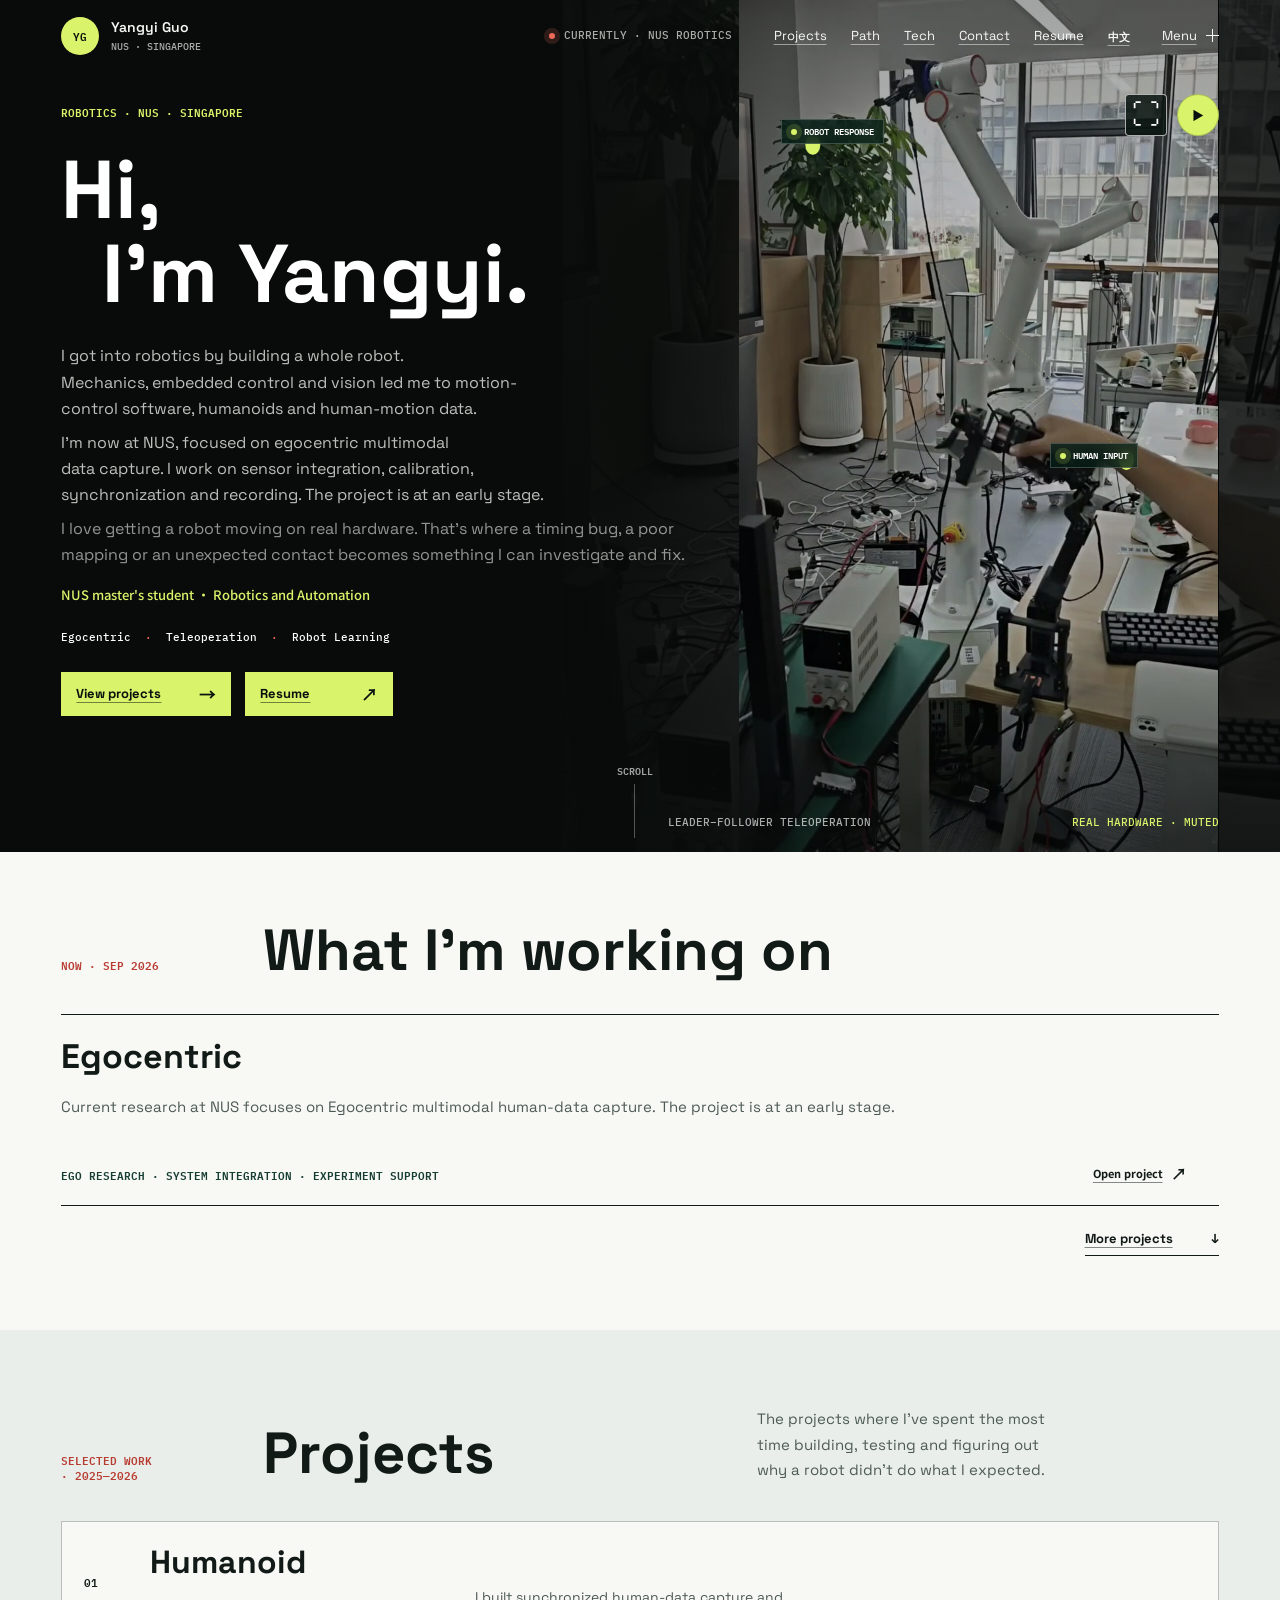
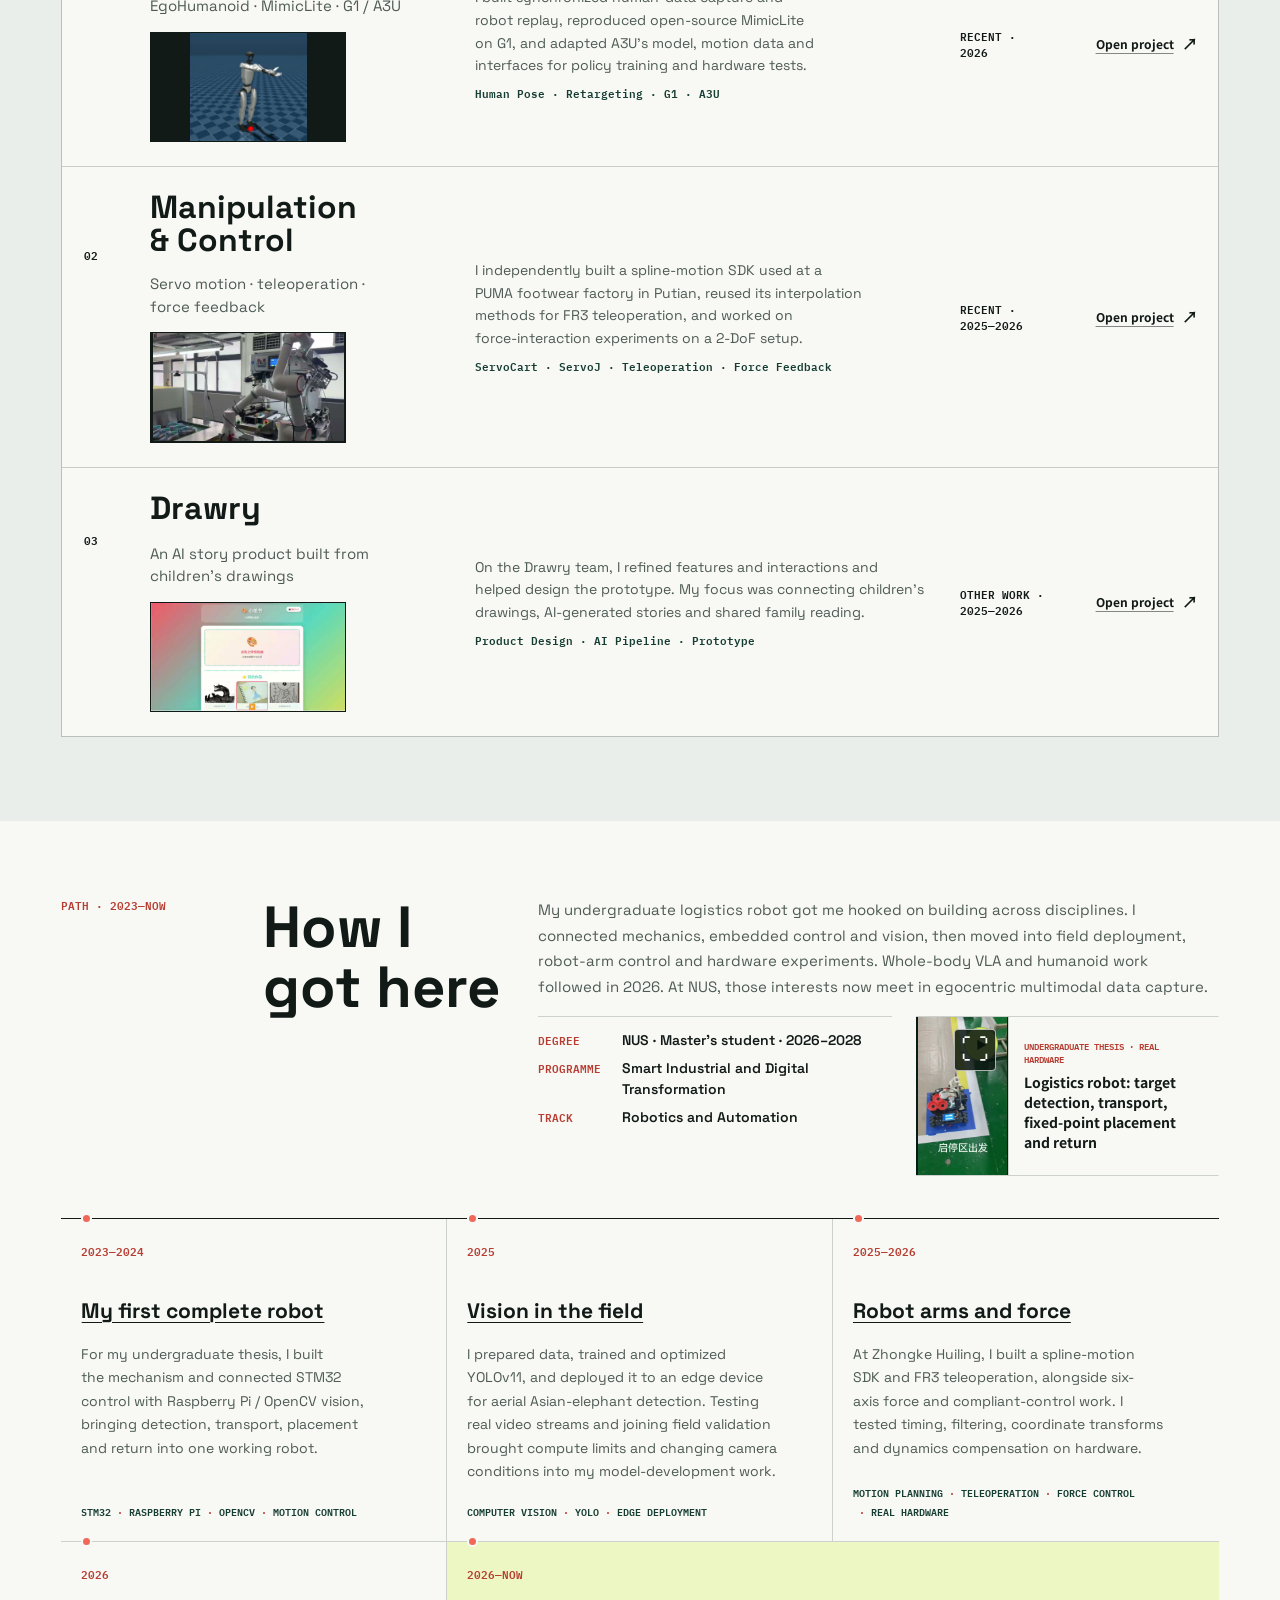
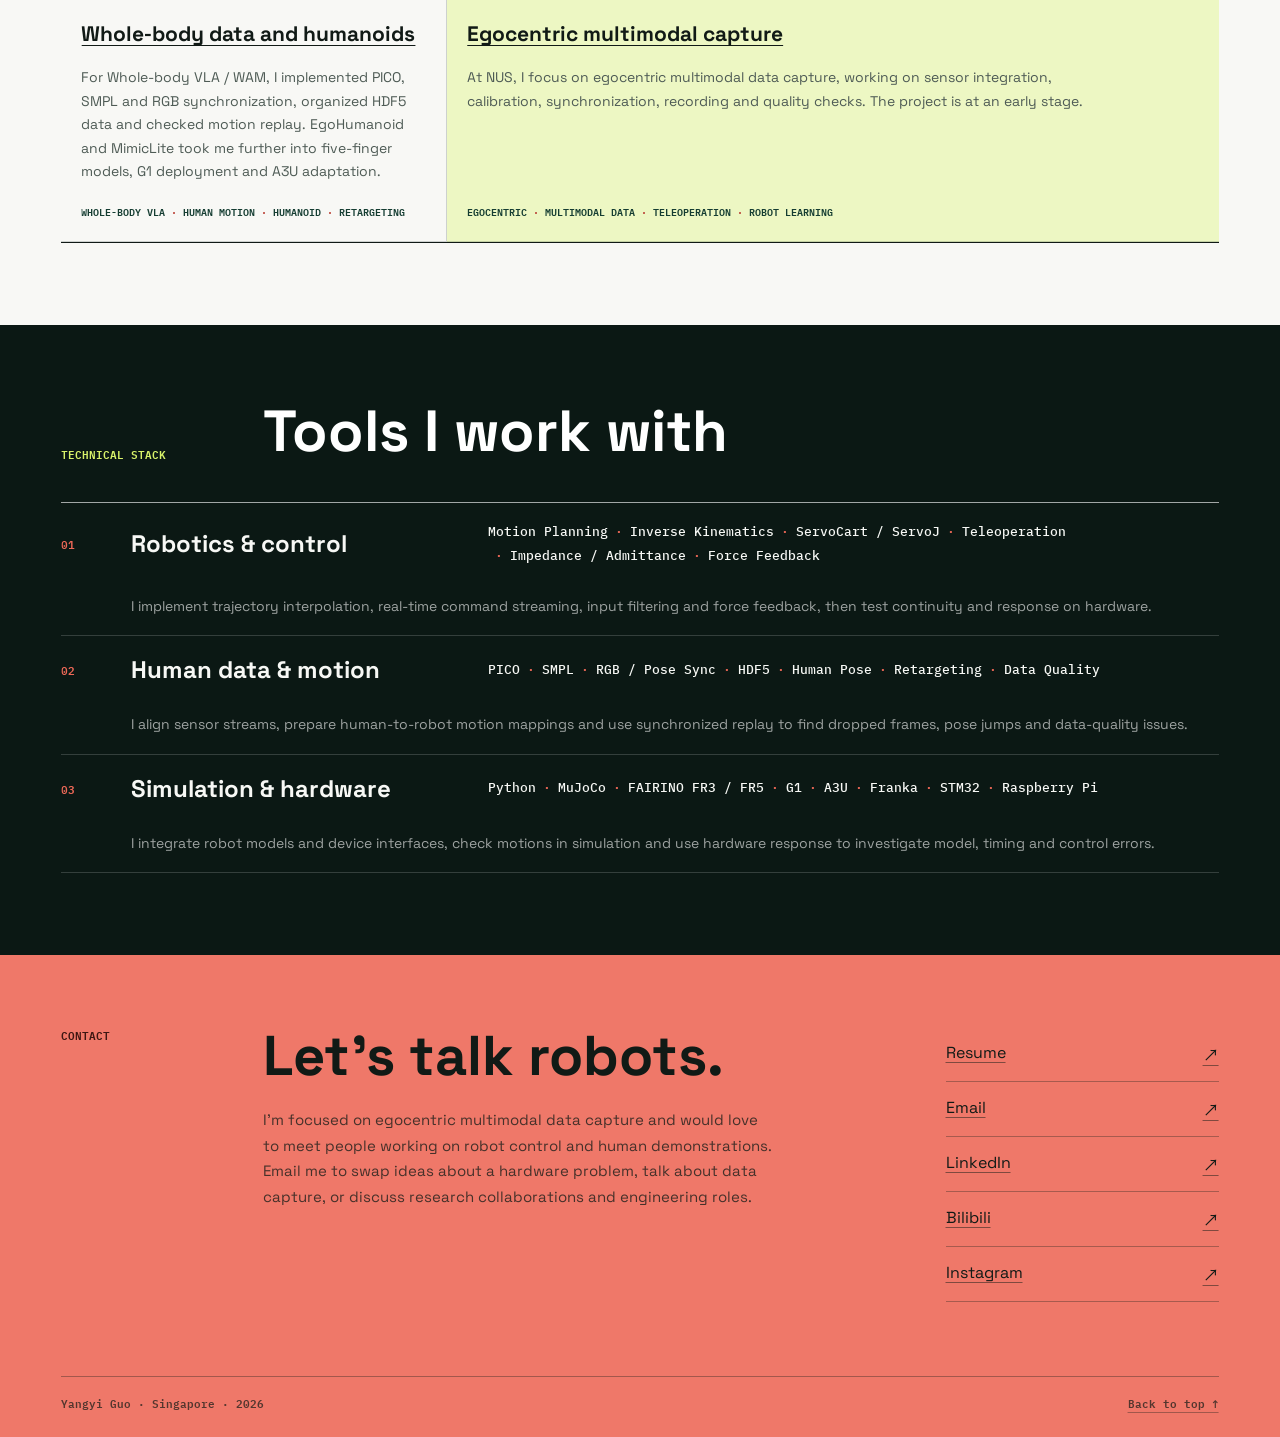
==== commit aa4f42b7: "Restore paired-arm recording and improve portfolio playback" ====
--- a/index.html
+++ b/index.html
@@ -12,7 +12,7 @@
   <link rel="stylesheet" href="homepage-v11.css">
   <link rel="stylesheet" href="control-motion.css">
   <link rel="stylesheet" href="control-teleop.css">
-  <link rel="stylesheet" href="control-force.css">
+  <link rel="stylesheet" href="media-viewer.css">
 </head>
 <body>
   <a class="skip-link" href="#main" data-copy="skip">Skip to content</a>
@@ -30,6 +30,7 @@
       <a href="#path" data-home-anchor="path" data-copy="nav.path">Path</a>
       <a href="#tech" data-home-anchor="tech" data-copy="nav.tech">Tech</a>
       <a href="#contact" data-home-anchor="contact" data-copy="nav.contact">Contact</a>
+      <a href="resume.html" data-copy="nav.resume">Resume</a>
       <button id="language-toggle" class="language-toggle" type="button" aria-label="切换到中文">中文</button>
       <button id="menu-toggle" class="menu-toggle" type="button" aria-controls="menu-panel" aria-expanded="false" data-cursor="MENU">
         <span data-copy="nav.menu">Menu</span><i></i><i></i>
@@ -48,11 +49,11 @@
         <button class="menu-project" type="button" data-open-project="drawry" data-menu-preview="drawry"><b>03</b><span data-copy="drawry.name">Drawry</span></button>
       </nav>
       <figure class="menu-preview">
-        <video id="menu-preview-video" src="assets/media/egohumanoid-pipeline-triptych.mp4" poster="assets/media/egohumanoid-pipeline-triptych-poster.jpg" muted loop playsinline preload="metadata" hidden></video>
+        <video id="menu-preview-video" data-src="assets/media/egohumanoid-pipeline-triptych.mp4" poster="assets/media/egohumanoid-pipeline-triptych-poster.jpg" muted loop playsinline preload="none" hidden></video>
         <img id="menu-preview-image" hidden alt="">
         <figcaption><span id="menu-preview-kicker">INFRA · SENSING · INTERFACES</span><b id="menu-preview-title">Egocentric @ NUS</b></figcaption>
       </figure>
-      <footer><span>Yangyi Guo · 2026</span><nav><a href="mailto:yangyi.guo@u.nus.edu">Email</a><a href="https://www.linkedin.com/in/yangyi-guo-a24740427/" target="_blank" rel="noopener noreferrer">LinkedIn</a></nav></footer>
+      <footer><span>Yangyi Guo · 2026</span><nav><a href="resume.html" data-copy="nav.resume">Resume</a><a href="mailto:yangyi.guo@u.nus.edu">Email</a><a href="https://www.linkedin.com/in/yangyi-guo-a24740427/" target="_blank" rel="noopener noreferrer">LinkedIn</a></nav></footer>
     </div>
   </aside>
 
@@ -71,13 +72,14 @@
           </ul>
           <div class="hero-actions hero-sequence">
             <a class="text-link" href="#projects" data-home-anchor="projects" data-cursor="EXPLORE"><span data-copy="hero.primary">View projects</span><i>→</i></a>
+            <a class="text-link" href="resume.html"><span data-copy="nav.resume">Resume</span><i>↗</i></a>
           </div>
         </div>
 
         <figure class="hero-media hero-sequence" id="hero-media">
           <div class="hero-media-frame">
-            <video id="hero-video-ambient" class="hero-video hero-video--ambient" src="assets/media/arm-servo-control.mp4" poster="assets/media/arm-servo-control-poster.jpg" muted loop playsinline preload="metadata" aria-hidden="true" tabindex="-1"></video>
-            <video id="hero-video" class="hero-video hero-video--clear" src="assets/media/arm-servo-control.mp4" poster="assets/media/arm-servo-control-poster.jpg" muted autoplay loop playsinline preload="metadata"></video>
+            <img class="hero-video hero-video--ambient" src="assets/media/arm-servo-control-poster.jpg" alt="" aria-hidden="true">
+            <video id="hero-video" class="hero-video hero-video--clear" data-full-src="assets/media/arm-servo-control.mp4" data-src="assets/media/arm-teleop-hero-preview.mp4" poster="assets/media/arm-servo-control-poster.jpg" muted autoplay loop playsinline preload="none"></video>
             <div class="hero-relay" aria-hidden="true">
               <svg viewBox="0 0 100 100" preserveAspectRatio="none"><path d="M76 54C64 43 48 34 27 17"/><circle cx="76" cy="54" r="1.2"/><circle cx="27" cy="17" r="1.2"/></svg>
               <span class="hero-relay-node hero-relay-node--human"><i></i><b>HUMAN INPUT</b></span>
@@ -121,21 +123,21 @@
             <button class="work-row work-row--compact" type="button" data-project="humanoid" data-open-project="humanoid" data-cursor="OPEN">
               <span class="work-no">01</span><span class="work-main"><span class="work-name">Humanoid</span><span class="work-desc" data-copy="projects.humanoid">EgoHumanoid · MimicLite · G1 / A3U</span></span><span class="work-summary"><span data-copy="projects.humanoidCopy">I built synchronized human-data capture and robot replay, reproduced open-source MimicLite on G1, and adapted A3U's model, motion data and interfaces for policy training and hardware tests.</span><small>Human Pose · Retargeting · G1 · A3U</small></span><span class="work-year">RECENT · 2026</span><span class="work-open"><span data-copy="projects.open">Open project</span><i>↗</i></span>
               <img src="assets/media/egohumanoid-g1-fourier-poster.jpg" alt="G1 and Fourier hand humanoid replay preview">
-              <span class="work-row-preview" aria-hidden="true"><video data-work-preview="humanoid" src="assets/media/egohumanoid-g1-fourier.mp4" poster="assets/media/egohumanoid-g1-fourier-poster.jpg" muted loop playsinline preload="metadata" tabindex="-1"></video></span>
+              <span class="work-row-preview" aria-hidden="true"><video data-work-preview="humanoid" data-src="assets/media/egohumanoid-g1-fourier.mp4" poster="assets/media/egohumanoid-g1-fourier-poster.jpg" muted loop playsinline preload="none" tabindex="-1"></video></span>
             </button>
             <button class="work-row work-row--compact" type="button" data-project="manipulation" data-open-project="manipulation" data-cursor="OPEN">
-              <span class="work-no">02</span><span class="work-main"><span class="work-name">Manipulation &amp; Control</span><span class="work-desc" data-copy="projects.manipulation">Servo motion · teleoperation · force feedback</span></span><span class="work-summary"><span data-copy="projects.manipulationCopy">I independently built a spline-motion SDK used at a PUMA footwear factory in Putian, reused its interpolation methods for FR3 teleoperation, and implemented gravity compensation and contact torque feedback on a 2-DoF setup.</span><small>ServoCart · ServoJ · Teleoperation · Force Feedback</small></span><span class="work-year">RECENT · 2025—2026</span><span class="work-open"><span data-copy="projects.open">Open project</span><i>↗</i></span>
+              <span class="work-no">02</span><span class="work-main"><span class="work-name">Manipulation &amp; Control</span><span class="work-desc" data-copy="projects.manipulation">Servo motion · teleoperation · force feedback</span></span><span class="work-summary"><span data-copy="projects.manipulationCopy">I independently built a spline-motion SDK used at a PUMA footwear factory in Putian, reused its interpolation methods for FR3 teleoperation, and worked on force-interaction experiments on a 2-DoF setup.</span><small>ServoCart · ServoJ · Teleoperation · Force Feedback</small></span><span class="work-year">RECENT · 2025—2026</span><span class="work-open"><span data-copy="projects.open">Open project</span><i>↗</i></span>
               <img src="assets/media/arm-teleop-grasp-poster.jpg" alt="Manipulation project preview">
-              <span class="work-row-preview" aria-hidden="true"><video data-work-preview="manipulation" src="assets/media/servo-spline-puma-factory.mp4" poster="assets/media/servo-spline-puma-factory-poster.jpg" muted loop playsinline preload="metadata" tabindex="-1"></video></span>
+              <span class="work-row-preview" aria-hidden="true"><video data-work-preview="manipulation" data-src="assets/media/servo-spline-puma-factory.mp4" poster="assets/media/servo-spline-puma-factory-poster.jpg" muted loop playsinline preload="none" tabindex="-1"></video></span>
             </button>
             <button class="work-row work-row--compact" type="button" data-project="drawry" data-open-project="drawry" data-cursor="OPEN">
               <span class="work-no">03</span><span class="work-main"><span class="work-name" data-copy="drawry.name">Drawry</span><span class="work-desc" data-copy="projects.drawry">An AI story product built from children's&nbsp;drawings</span></span><span class="work-summary"><span data-copy="projects.drawryCopy">On the Drawry team, I refined features and interactions and helped design the prototype. My focus was connecting children's drawings, AI-generated stories and shared family reading.</span><small>Product Design · AI Pipeline · Prototype</small></span><span class="work-year">OTHER WORK · 2025—2026</span><span class="work-open"><span data-copy="projects.open">Open project</span><i>↗</i></span>
               <img src="assets/media/drawry-prototype-poster.png" alt="Drawry product preview">
-              <span class="work-row-preview" aria-hidden="true"><video data-work-preview="drawry" src="assets/media/drawry-prototype-demo.mp4" poster="assets/media/drawry-prototype-poster.png" muted loop playsinline preload="metadata" tabindex="-1"></video></span>
+              <span class="work-row-preview" aria-hidden="true"><video data-work-preview="drawry" data-src="assets/media/drawry-prototype-demo.mp4" poster="assets/media/drawry-prototype-poster.png" muted loop playsinline preload="none" tabindex="-1"></video></span>
             </button>
           </div>
           <figure class="work-preview">
-            <video id="work-preview-video" src="assets/media/arm-teleop-grasp.mp4" poster="assets/media/arm-teleop-grasp-poster.jpg" muted loop playsinline preload="metadata" hidden></video>
+            <video id="work-preview-video" data-src="assets/media/arm-teleop-grasp.mp4" poster="assets/media/arm-teleop-grasp-poster.jpg" muted loop playsinline preload="none" hidden></video>
             <img id="work-preview-image" hidden alt="">
             <figcaption><span id="work-preview-label">PROJECT / EGOCENTRIC</span><b id="work-preview-caption">Wearable sensing → calibration → experiment</b></figcaption>
           </figure>
@@ -156,7 +158,7 @@
             </dl>
             <figure class="path-origin-media">
               <div class="path-origin-frame">
-                <video id="path-origin-video" src="assets/media/undergrad-logistics-robot.mp4" poster="assets/media/undergrad-logistics-robot-poster.jpg" aria-label="Undergraduate logistics robot completing its real-hardware task sequence" muted loop playsinline preload="metadata"></video>
+                <video id="path-origin-video" data-src="assets/media/undergrad-logistics-robot.mp4" poster="assets/media/undergrad-logistics-robot-poster.jpg" aria-label="Undergraduate logistics robot completing its real-hardware task sequence" muted loop playsinline preload="none"></video>
                 <button class="path-origin-play" id="path-origin-play" type="button" aria-label="Play logistics robot video" data-cursor="PLAY">▶</button>
               </div>
               <figcaption><span data-copy="path.originKicker">UNDERGRADUATE THESIS · REAL HARDWARE</span><b data-copy="path.originCaption">Logistics robot: target detection, transport, fixed-point placement and return</b></figcaption>
@@ -164,11 +166,11 @@
           </div>
         </header>
         <div class="path-track">
-          <article data-reveal-group><time>2023—2024</time><h3 data-copy="path.items.0.title">My first complete robot</h3><p data-copy="path.items.0.copy">For my undergraduate thesis, I built the mechanism and connected STM32 control with Raspberry Pi / OpenCV vision, bringing detection, transport, placement and return into one working robot.</p><small class="has-meta-tokens"><span class="meta-token">STM32</span><span class="meta-token">RASPBERRY PI</span><span class="meta-token">OPENCV</span><span class="meta-token">MOTION CONTROL</span></small></article>
-          <article data-reveal-group><time>2025</time><h3 data-copy="path.items.1.title">Vision in the field</h3><p data-copy="path.items.1.copy">I prepared data, trained and optimized YOLOv11, and deployed it to an edge device for aerial Asian-elephant detection. Testing real video streams and joining field validation brought compute limits and changing camera conditions into my model-development work.</p><small class="has-meta-tokens"><span class="meta-token">COMPUTER VISION</span><span class="meta-token">YOLO</span><span class="meta-token">EDGE DEPLOYMENT</span></small></article>
-          <article data-reveal-group><time>2025—2026</time><h3 data-copy="path.items.2.title">Robot arms and force</h3><p data-copy="path.items.2.copy">At Zhongke Huiling, I built a spline-motion SDK and FR3 teleoperation, alongside six-axis force and compliant-control work. I tested timing, filtering, coordinate transforms and dynamics compensation on hardware.</p><small class="has-meta-tokens"><span class="meta-token">MOTION PLANNING</span><span class="meta-token">TELEOPERATION</span><span class="meta-token">FORCE CONTROL</span><span class="meta-token">REAL HARDWARE</span></small></article>
-          <article data-reveal-group><time>2026</time><h3 data-copy="path.items.3.title">Whole‑body data and humanoids</h3><p data-copy="path.items.3.copy">For Whole-body VLA / WAM, I implemented PICO, SMPL and RGB synchronization, organized HDF5 data and checked motion replay. EgoHumanoid and MimicLite took me further into five-finger models, G1 deployment and A3U adaptation.</p><small class="has-meta-tokens"><span class="meta-token">WHOLE-BODY VLA</span><span class="meta-token">HUMAN MOTION</span><span class="meta-token">HUMANOID</span><span class="meta-token">RETARGETING</span></small></article>
-          <article data-reveal-group><time>2026—NOW</time><h3 data-copy="path.items.4.title">Egocentric multimodal capture</h3><p data-copy="path.items.4.copy">At NUS, I focus on egocentric multimodal data capture, working on sensor integration, calibration, synchronization, recording and quality checks. The project is at an early stage.</p><small class="has-meta-tokens"><span class="meta-token">EGOCENTRIC</span><span class="meta-token">MULTIMODAL DATA</span><span class="meta-token">TELEOPERATION</span><span class="meta-token">ROBOT LEARNING</span></small></article>
+          <article data-reveal-group><time>2023—2024</time><h3><a href="resume.html#experience-undergraduate" data-copy="path.items.0.title">My first complete robot</a></h3><p data-copy="path.items.0.copy">For my undergraduate thesis, I built the mechanism and connected STM32 control with Raspberry Pi / OpenCV vision, bringing detection, transport, placement and return into one working robot.</p><small class="has-meta-tokens"><span class="meta-token">STM32</span><span class="meta-token">RASPBERRY PI</span><span class="meta-token">OPENCV</span><span class="meta-token">MOTION CONTROL</span></small></article>
+          <article data-reveal-group><time>2025</time><h3><a href="resume.html#experience-vision" data-copy="path.items.1.title">Vision in the field</a></h3><p data-copy="path.items.1.copy">I prepared data, trained and optimized YOLOv11, and deployed it to an edge device for aerial Asian-elephant detection. Testing real video streams and joining field validation brought compute limits and changing camera conditions into my model-development work.</p><small class="has-meta-tokens"><span class="meta-token">COMPUTER VISION</span><span class="meta-token">YOLO</span><span class="meta-token">EDGE DEPLOYMENT</span></small></article>
+          <article data-reveal-group><time>2025—2026</time><h3><a href="#project/manipulation" data-copy="path.items.2.title">Robot arms and force</a></h3><p data-copy="path.items.2.copy">At Zhongke Huiling, I built a spline-motion SDK and FR3 teleoperation, alongside six-axis force and compliant-control work. I tested timing, filtering, coordinate transforms and dynamics compensation on hardware.</p><small class="has-meta-tokens"><span class="meta-token">MOTION PLANNING</span><span class="meta-token">TELEOPERATION</span><span class="meta-token">FORCE CONTROL</span><span class="meta-token">REAL HARDWARE</span></small></article>
+          <article data-reveal-group><time>2026</time><h3><a href="#project/humanoid" data-copy="path.items.3.title">Whole‑body data and humanoids</a></h3><p data-copy="path.items.3.copy">For Whole-body VLA / WAM, I implemented PICO, SMPL and RGB synchronization, organized HDF5 data and checked motion replay. EgoHumanoid and MimicLite took me further into five-finger models, G1 deployment and A3U adaptation.</p><small class="has-meta-tokens"><span class="meta-token">WHOLE-BODY VLA</span><span class="meta-token">HUMAN MOTION</span><span class="meta-token">HUMANOID</span><span class="meta-token">RETARGETING</span></small></article>
+          <article data-reveal-group><time>2026—NOW</time><h3><a href="#project/egocentric" data-copy="path.items.4.title">Egocentric multimodal capture</a></h3><p data-copy="path.items.4.copy">At NUS, I focus on egocentric multimodal data capture, working on sensor integration, calibration, synchronization, recording and quality checks. The project is at an early stage.</p><small class="has-meta-tokens"><span class="meta-token">EGOCENTRIC</span><span class="meta-token">MULTIMODAL DATA</span><span class="meta-token">TELEOPERATION</span><span class="meta-token">ROBOT LEARNING</span></small></article>
         </div>
       </section>
 
@@ -185,6 +187,7 @@
         <p class="micro">CONTACT</p>
         <div><h2 id="contact-title" data-copy-html="contact.title">Let’s talk robots.</h2><p data-copy="contact.copy">I'm focused on egocentric multimodal data capture and would love to meet people working on robot control and human demonstrations. Email me to swap ideas about a hardware problem, talk about data capture, or discuss research collaborations and engineering roles.</p></div>
         <nav aria-label="Contact and social profiles">
+          <a href="resume.html"><span data-copy="nav.resume">Resume</span><span aria-hidden="true">↗</span></a>
           <a href="mailto:yangyi.guo@u.nus.edu" data-cursor="EMAIL">Email <span aria-hidden="true">↗</span></a>
           <a href="https://www.linkedin.com/in/yangyi-guo-a24740427/" target="_blank" rel="noopener noreferrer" data-cursor="LINKEDIN">LinkedIn <span aria-hidden="true">↗</span></a>
           <a href="https://space.bilibili.com/667894630" target="_blank" rel="noopener noreferrer" data-cursor="BILIBILI">Bilibili <span aria-hidden="true">↗</span></a>
@@ -220,11 +223,12 @@
             <aside class="project-secondary project-secondary--workstreams" aria-labelledby="humanoid-secondary-title"><h2 class="micro project-secondary-label" id="humanoid-secondary-title" data-copy="humanoid.secondaryLabel">My work</h2><ul><li><button type="button" class="humanoid-track-link is-active" data-humanoid-track="egohumanoid" aria-controls="humanoid-ego-chapter" aria-current="true"><span aria-hidden="true">A</span><span><b>EgoHumanoid</b><small data-copy="humanoid.streamNotes.0">Human data, sync + replay</small></span></button></li><li><button type="button" class="humanoid-track-link" data-humanoid-track="mimiclite" aria-controls="humanoid-mimic-chapter"><span aria-hidden="true">B</span><span><b>MimicLite</b><small data-copy="humanoid.streamNotes.1">Open-source deployment + adaptation</small></span></button></li></ul></aside>
           </div><span class="project-watermark" aria-hidden="true">HUM</span>
         </header>
+        <dl class="project-snapshot" aria-label="Project summary"><div><dt data-copy="snapshot.role">My role</dt><dd data-copy="snapshot.humanoid.role">Data synchronization and replay, G1 deployment reproduction, and A3U model and interface adaptation.</dd></div><div><dt data-copy="snapshot.result">Verified result</dt><dd data-copy="snapshot.humanoid.result">G1 deployment and A3U teleoperation verified on real hardware.</dd></div><div><dt data-copy="snapshot.status">Status</dt><dd data-copy="snapshot.humanoid.status">A3U executes simple motions; complex motion quality is still being refined.</dd></div></dl>
         <section class="chapter humanoid-ego-chapter" id="humanoid-ego-chapter">
           <header class="chapter-heading humanoid-chapter-heading"><div><p class="micro">A / HUMAN DATA + REPLAY</p><h2><strong>EgoHumanoid</strong><span data-copy-html="humanoid.egoTitle">Synchronization and robot replay</span></h2></div><p data-copy="humanoid.egoIntro">I aligned RGB and SMPL through resampling, interpolation and dropped-frame handling, connecting HDF5 / SVO2 records with G1 replay. I replaced the old three-finger hand with a Fourier five-finger model and used synchronized replay to check coordinate frames, joint mappings and pose jumps.</p></header>
           <div class="sync-player" id="sync-player">
             <nav class="sync-focus-nav" aria-label="Synchronized view focus"><button type="button" data-sync-focus="all" aria-pressed="true">ALL THREE</button><button type="button" data-sync-focus="zed" aria-pressed="false">ZED MINI</button><button type="button" data-sync-focus="pose" aria-pressed="false">HUMAN POSE</button><button type="button" data-sync-focus="g1" aria-pressed="false">G1 + HAND</button></nav>
-            <div class="sync-grid" data-sync-focus="all"><figure data-sync-panel="zed"><video id="sync-zed" src="assets/media/egohumanoid-zed-view.mp4" poster="assets/media/egohumanoid-zed-view-poster.jpg" muted playsinline preload="metadata"></video><figcaption><b>01</b><span>ZED MINI VIEW</span><button type="button" data-sync-focus="zed" aria-label="Focus ZED Mini view">FOCUS</button></figcaption></figure><figure data-sync-panel="pose"><video id="sync-pose" src="assets/media/egohumanoid-human-pose.mp4" poster="assets/media/egohumanoid-human-pose-poster.jpg" muted playsinline preload="metadata"></video><figcaption><b>02</b><span>HUMAN POSE</span><button type="button" data-sync-focus="pose" aria-label="Focus human pose view">FOCUS</button></figcaption></figure><figure data-sync-panel="g1"><video id="sync-g1" src="assets/media/egohumanoid-g1-fourier.mp4" poster="assets/media/egohumanoid-g1-fourier-poster.jpg" muted playsinline preload="metadata"></video><figcaption><b>03</b><span>G1 + FOURIER HAND</span><button type="button" data-sync-focus="g1" aria-label="Focus G1 replay view">FOCUS</button></figcaption></figure></div>
+            <div class="sync-grid" data-sync-focus="all"><figure data-sync-panel="zed"><video id="sync-zed" data-src="assets/media/egohumanoid-zed-view.mp4" poster="assets/media/egohumanoid-zed-view-poster.jpg" muted playsinline preload="none"></video><figcaption><b>01</b><span>ZED MINI VIEW</span><button type="button" data-sync-focus="zed" aria-label="Focus ZED Mini view">FOCUS</button></figcaption></figure><figure data-sync-panel="pose"><video id="sync-pose" data-src="assets/media/egohumanoid-human-pose.mp4" poster="assets/media/egohumanoid-human-pose-poster.jpg" muted playsinline preload="none"></video><figcaption><b>02</b><span>HUMAN POSE</span><button type="button" data-sync-focus="pose" aria-label="Focus human pose view">FOCUS</button></figcaption></figure><figure data-sync-panel="g1"><video id="sync-g1" data-src="assets/media/egohumanoid-g1-fourier.mp4" poster="assets/media/egohumanoid-g1-fourier-poster.jpg" muted playsinline preload="none"></video><figcaption><b>03</b><span>G1 + FOURIER HAND</span><button type="button" data-sync-focus="g1" aria-label="Focus G1 replay view">FOCUS</button></figcaption></figure></div>
             <div class="sync-controls"><button id="sync-play" type="button" aria-label="Play synchronized videos">▶</button><input id="sync-scrubber" type="range" min="0" max="1000" value="0" aria-label="Shared video timeline"><output id="sync-time">00:00 / 00:00</output><output id="sync-status" class="sync-status" aria-live="polite">READY</output></div>
             <div class="sync-chain"><span>PICO + ZED MINI</span><i></i><span>HUMAN POSE</span><i></i><span>RETARGETING</span><i></i><span>G1 + FOURIER</span></div>
           </div>
@@ -237,7 +241,7 @@
             <section class="g1-record" data-a3u-stage-card="deployment">
               <header><span>01 / UNITREE G1</span><b data-copy="humanoid.g1SummaryLabel">G1</b></header>
               <figure class="g1-proof g1-proof--video">
-                <video id="mimiclite-g1-video" src="assets/media/mimiclite-g1-throw-rubbish.mp4" poster="assets/media/mimiclite-g1-throw-rubbish-poster.jpg" aria-label="MimicLite G1 real-hardware rubbish-disposal task with Yangyi Guo on camera" muted loop playsinline preload="metadata"></video>
+                <video id="mimiclite-g1-video" data-src="assets/media/mimiclite-g1-throw-rubbish.mp4" poster="assets/media/mimiclite-g1-throw-rubbish-poster.jpg" aria-label="MimicLite G1 real-hardware rubbish-disposal task with Yangyi Guo on camera" muted loop playsinline preload="none"></video>
                 <figcaption><span data-copy="humanoid.g1MediaLabel">MIMICLITE · UNITREE G1</span><b data-copy="humanoid.g1MediaCaption">REAL-HARDWARE TASK · RUBBISH DISPOSAL</b><small data-copy="humanoid.g1OnCamera">ON CAMERA: YANGYI GUO</small></figcaption>
                 <button class="g1-proof-play" id="mimiclite-g1-play" type="button" aria-label="Play G1 hardware video" data-cursor="PLAY">▶</button>
               </figure>
@@ -268,7 +272,7 @@
                       <div class="a3u-process-visual" id="a3u-process-visual" data-visual-kind="retarget" aria-label="Motion retarget process" hidden>
                         <span data-process-node="0">SMPL / MOTION</span><i aria-hidden="true">→</i><span data-process-node="1">RETARGET</span><i aria-hidden="true">→</i><span data-process-node="2">A3U DATA</span><i aria-hidden="true">→</i><span data-process-node="3">POLICY TRAINING</span>
                       </div>
-                      <video id="a3u-video" src="assets/media/mimiclite-g1-deployment.mp4" poster="assets/media/mimiclite-g1-deployment-poster.jpg" aria-label="G1 real-hardware motion replay used to validate the MimicLite deployment path" muted loop playsinline preload="metadata"></video>
+                      <video id="a3u-video" data-src="assets/media/mimiclite-g1-deployment.mp4" poster="assets/media/mimiclite-g1-deployment-poster.jpg" aria-label="G1 real-hardware motion replay used to validate the MimicLite deployment path" muted loop playsinline preload="none"></video>
                       <a class="a3u-image-link" id="a3u-image-link" href="assets/media/mimiclite-a3u-mujoco.png" target="_blank" rel="noopener" aria-label="Open full-size evidence image" title="Open full-size evidence image" hidden><img id="a3u-image" src="assets/media/mimiclite-a3u-mujoco.png" alt="A3U model preview in MuJoCo"><span aria-hidden="true">↗</span></a>
                       <a class="a3u-secondary-evidence" id="a3u-secondary-evidence" href="#" target="_blank" rel="noopener" hidden><img id="a3u-secondary-image" src="" alt=""><span id="a3u-secondary-label"></span></a>
                       <button class="a3u-play" id="a3u-play" type="button" aria-label="Play G1 real-hardware deployment validation" data-cursor="PLAY">▶</button>
@@ -292,6 +296,7 @@
             <aside class="project-secondary project-secondary--profile" aria-labelledby="manipulation-secondary-title"><h2 class="micro project-secondary-label" id="manipulation-secondary-title" data-copy="manipulation.secondaryLabel">Technical profile</h2><dl><div><dt data-copy="manipulation.profileLabels.api">Control API</dt><dd>ServoCart / ServoJ</dd></div><div><dt data-copy="manipulation.profileLabels.rate">FR3 ServoJ loop</dt><dd>125 Hz</dd></div><div><dt data-copy="manipulation.profileLabels.environment">Environment</dt><dd>Real Hardware</dd></div></dl></aside>
           </div><span class="project-watermark" aria-hidden="true">CTL</span>
         </header>
+        <dl class="project-snapshot" aria-label="Project summary"><div><dt data-copy="snapshot.role">My role</dt><dd data-copy="snapshot.manipulation.role">Independently built the spline-motion SDK and FR3 leader-follower teleoperation.</dd></div><div><dt data-copy="snapshot.result">Verified result</dt><dd data-copy="snapshot.manipulation.result">SDK used at a PUMA footwear factory in Putian; paired arms follow on real hardware.</dd></div><div><dt data-copy="snapshot.status">Status</dt><dd data-copy="snapshot.manipulation.status">Real-hardware recordings available; force-interaction work is summarized at role level.</dd></div></dl>
         <nav class="control-chapter-nav" aria-label="Control projects">
           <a href="#motion-chapter" data-control-anchor="motion-chapter"><span>01</span><b data-copy="manipulation.motionTitle">Spline Motion SDK</b></a>
           <a href="#teleop-chapter" data-control-anchor="teleop-chapter"><span>02</span><b data-copy="manipulation.teleopTitle">FR3 Leader–Follower Teleoperation</b></a>
@@ -303,11 +308,14 @@
         </section>
         <section class="chapter teleop-chapter" id="teleop-chapter">
           <header class="chapter-heading"><div><p class="micro">B / FAIRINO TELEOPERATION</p><h2 data-copy-html="manipulation.teleopTitle">FR3 Leader–Follower Teleoperation</h2></div><p data-copy="manipulation.teleopIntro">I reused my spline SDK's interpolation methods for FR3 teleoperation at low implementation cost. Sampling runs alongside a 125 Hz control loop. Input updates the pending target; I replan from the current state only when switching conditions are met. I compare raw input, filtering, commands and actual position.</p></header>
+          <figure class="teleop-pair-recording">
+            <div class="teleop-pair-frame"><video id="teleop-pair-video" data-src="assets/media/arm-servo-control.mp4" poster="assets/media/arm-servo-control-poster.jpg" muted playsinline controls preload="none" aria-label="Leader-follower paired-arm recording"></video></div>
+            <figcaption><h3 data-copy="manipulation.pairCaption">Leader-follower arm recording</h3><p data-copy="manipulation.pairCopy">Paired-arm following on real hardware. The grasping recording and trajectory comparison follow below.</p></figcaption>
+          </figure>
           <div id="teleop-lab"></div>
         </section>
         <section class="chapter force-chapter" id="force-chapter">
-          <header class="chapter-heading"><div><p class="micro">C / FORCE FEEDBACK</p><h2 data-copy-html="manipulation.forceTitle">2‑DoF Contact Torque and Force Feedback</h2></div><p data-copy="manipulation.forceIntro">I wanted the operator to feel when the follower meets resistance. On a 2-DoF setup, I implemented gravity compensation, joint following and contact torque feedback. I subtract model-estimated gravity from motor torque, then use hysteresis and an asymmetric low-pass filter to return resistance to the leader.</p></header>
-          <div id="force-lab"></div>
+          <header class="chapter-heading"><div><p class="micro">C / FORCE FEEDBACK</p><h2 data-copy-html="manipulation.forceTitle">2-DoF Force Interaction</h2></div><p data-copy="manipulation.forceIntro">I worked on force-interaction experiments with a 2-DoF leader-follower setup, focusing on joint following, operator feedback and hardware testing.</p></header>
         </section>
         <button class="next-project" type="button" data-open-project="drawry"><span data-copy="project.next">Next project</span><b data-copy="drawry.name">Drawry</b><i>↗</i></button>
       </article>
@@ -324,10 +332,10 @@
           <header class="chapter-heading"><div><p class="micro">ONE DRAWING · FOUR PRODUCT STATES</p><h2 data-copy="drawry.title">From a child's drawing to a story</h2></div><p data-copy="drawry.intro">I designed around the child and parent: upload a drawing, generate a story and return to it later. I defined key screens, each step's inputs and outputs, and how drawings, stories and shared-reading records fit together in the family space.</p></header>
           <div class="drawry-experience" id="drawry-experience" data-drawry-stage="upload">
             <nav class="drawry-steps" aria-label="Drawry product stages"><button type="button" data-drawry="upload"><span>01</span><b data-copy="drawry.steps.upload">Upload</b></button><button type="button" data-drawry="understand"><span>02</span><b data-copy="drawry.steps.understand">Understand</b></button><button type="button" data-drawry="story"><span>03</span><b data-copy="drawry.steps.story">Generate</b></button><button type="button" data-drawry="family"><span>04</span><b data-copy="drawry.steps.family">Family space</b></button></nav>
-            <div class="drawry-stage"><div class="drawry-phone"><div class="phone-notch"></div><div id="drawry-phone-screen" class="drawry-phone-screen"><div class="phone-ui"><div class="appbar"><i>Drawry✎</i><span>···</span></div><div class="phone-card"><img src="assets/media/drawry-source-drawing.jpg" alt="Original child drawing"><h4>Upload a drawing</h4><p>Keep the child's original strokes; check orientation and crop.</p><div class="primary">＋ Choose drawing</div></div></div></div></div><div id="drawry-desktop" class="drawry-desktop"><figure class="drawry-art main"><img src="assets/media/drawry-source-drawing.jpg" alt="Original child drawing"></figure><figure class="drawry-art secondary"><img src="assets/media/drawry-product-flow.png" alt="Drawry product flow"></figure></div><div class="drawry-copy"><p class="micro" id="drawry-kicker">01 / INPUT</p><h3 id="drawry-stage-title">Original drawing</h3><p id="drawry-stage-copy">Upload or capture the drawing.</p><span id="drawry-stage-output">Original drawing</span></div></div>
-          </div>
-        </section>
-        <section class="chapter drawry-contribution"><header><p class="micro">MY CONTRIBUTION</p><h2 data-copy="drawry.contributionTitle">My contribution</h2></header><div class="contribution-grid"><article><span>01</span><h3 data-copy="drawry.contributions.0.title">Product &amp; interaction</h3><p data-copy="drawry.contributions.0.copy">Refined features and interaction logic, turning the family reading experience into key screens and actions.</p></article><article><span>02</span><h3 data-copy="drawry.contributions.1.title">AI workflow &amp; prototype</h3><p data-copy="drawry.contributions.1.copy">Defined inputs and outputs for image understanding, stories and storyboards, and contributed to the MVP prototype design.</p></article><article><span>03</span><h3 data-copy="drawry.contributions.2.title">Validation &amp; demo</h3><p data-copy="drawry.contributions.2.copy">Helped prepare the prototype demonstration and pitch materials, presenting the idea through a complete user flow.</p></article></div><figure><video src="assets/media/drawry-prototype-demo.mp4" poster="assets/media/drawry-prototype-poster.png" muted loop playsinline controls preload="metadata"></video><figcaption data-copy="drawry.videoCaption">Product prototype demo · muted</figcaption></figure></section>
+            <div class="drawry-stage"><div class="drawry-phone"><div class="phone-notch"></div><div id="drawry-phone-screen" class="drawry-phone-screen"><div class="phone-ui"><div class="appbar"><i>Drawry✎</i><span>···</span></div><div class="phone-card"><img src="assets/media/drawry-source-drawing.jpg" alt="Original child drawing"><h4>Upload a drawing</h4><p>Keep the child's original strokes; check orientation and crop.</p><p class="phone-preview-status">Original drawing</p></div></div></div></div><div id="drawry-desktop" class="drawry-desktop"><figure class="drawry-art main"><img src="assets/media/drawry-source-drawing.jpg" alt="Original child drawing"></figure><figure class="drawry-art secondary"><img src="assets/media/drawry-product-flow.png" alt="Drawry product flow"></figure></div><div class="drawry-copy"><p class="micro" id="drawry-kicker">01 / INPUT</p><h3 id="drawry-stage-title">Original drawing</h3><p id="drawry-stage-copy">Upload or capture the drawing.</p><span id="drawry-stage-output">Original drawing</span></div></div>
+          </div>
+        </section>
+        <section class="chapter drawry-contribution"><header><p class="micro">MY CONTRIBUTION</p><h2 data-copy="drawry.contributionTitle">My contribution</h2></header><div class="contribution-grid"><article><span>01</span><h3 data-copy="drawry.contributions.0.title">Product &amp; interaction</h3><p data-copy="drawry.contributions.0.copy">Refined features and interaction logic, turning the family reading experience into key screens and actions.</p></article><article><span>02</span><h3 data-copy="drawry.contributions.1.title">AI workflow &amp; prototype</h3><p data-copy="drawry.contributions.1.copy">Defined inputs and outputs for image understanding, stories and storyboards, and contributed to the MVP prototype design.</p></article><article><span>03</span><h3 data-copy="drawry.contributions.2.title">Validation &amp; demo</h3><p data-copy="drawry.contributions.2.copy">Helped prepare the prototype demonstration and pitch materials, presenting the idea through a complete user flow.</p></article></div><figure><video data-src="assets/media/drawry-prototype-demo.mp4" poster="assets/media/drawry-prototype-poster.png" muted loop playsinline controls preload="none"></video><figcaption data-copy="drawry.videoCaption">Product prototype demo · muted</figcaption></figure></section>
         <button class="next-project" type="button" data-open-project="egocentric"><span data-copy="project.next">Next project</span><b>Egocentric</b><i>↗</i></button>
       </article>
     </div>
@@ -337,7 +345,7 @@
   <script src="content-v6.js"></script>
   <script src="control-motion.js"></script>
   <script src="control-teleop.js"></script>
-  <script src="control-force.js"></script>
+  <script src="media-viewer.js"></script>
   <script src="script-v6.js"></script>
 </body>
 </html>
--- a/styles-v6.css
+++ b/styles-v6.css
@@ -4294,3 +4294,18 @@
   text-decoration-thickness: 2px;
   text-decoration-color: currentColor;
 }
+.project-snapshot { margin: 0; padding: 28px var(--page-gutter, 6vw); display: grid; grid-template-columns: repeat(3, minmax(0, 1fr)); gap: 28px; border-bottom: 1px solid var(--line, #ccc); }
+.project-snapshot dt { margin-bottom: 9px; font-size: 12px; font-weight: 600; }
+.project-snapshot dd { margin: 0; max-width: 52ch; font-size: 15px; line-height: 1.6; }
+.path-track h3 a { color: inherit; text-decoration: underline; text-decoration-thickness: 1px; text-underline-offset: .18em; }
+.path-track h3 a:hover, .path-track h3 a:focus-visible { text-decoration-thickness: 2px; }
+.teleop-pair-recording { margin: 0 0 40px; display: grid; grid-template-columns: minmax(0, 360px) minmax(0, 1fr); gap: 32px; align-items: center; }
+.teleop-pair-frame { position: relative; aspect-ratio: 9 / 16; background: #080b0a; }
+.teleop-pair-frame video { display: block; width: 100%; height: 100%; object-fit: contain; }
+.teleop-pair-recording h3 { margin: 0 0 12px; font-size: 24px; letter-spacing: 0; line-height: 1.25; }
+.teleop-pair-recording p { max-width: 48ch; margin: 0; font-size: 16px; line-height: 1.7; }
+@media (max-width: 680px) {
+  .project-snapshot { grid-template-columns: 1fr; gap: 20px; }
+  .teleop-pair-recording { grid-template-columns: minmax(0, 1fr); gap: 20px; }
+  .teleop-pair-frame { width: min(100%, 320px); margin-inline: auto; }
+}
--- a/homepage-v11.css
+++ b/homepage-v11.css
@@ -1544,13 +1544,13 @@
   .home-view .projects-section .work-row.work-row--compact .work-summary { font-size: 13px; line-height: 1.62; }
 }
 
-/* The source is a 9:16 phone recording. Keep one complete, undistorted video
-   visible and let a dim synchronized layer carry the full-bleed atmosphere. */
+/* Keep the complete portrait recording over a static poster backdrop. */
 .home-view .hero-media .hero-video {
   pointer-events: none;
 }
 
 .home-view .hero-media .hero-video--ambient {
+  position: absolute;
   z-index: 0;
   opacity: .3;
   filter: saturate(.55) contrast(1.08) brightness(.68);
--- a/media-viewer.css
+++ b/media-viewer.css
@@ -0,0 +1,40 @@
+.media-expand-host { position: relative; }
+.media-expand {
+  position: absolute; z-index: 8; top: 12px; right: 12px;
+  display: grid; place-items: center; width: 42px; height: 42px;
+  padding: 0; border: 1px solid rgba(255,255,255,.65); border-radius: 4px;
+  color: #fff; background: rgba(10,20,16,.85); font: 28px/1 system-ui, sans-serif;
+  cursor: pointer;
+}
+.media-expand:hover, .media-expand:focus-visible { color: #10241c; background: #d7f35f; border-color: #d7f35f; }
+.media-expand:focus-visible, .media-viewer-close:focus-visible { outline: 3px solid #d7f35f; outline-offset: 3px; }
+.media-expand[hidden] { display: none; }
+.home-view .hero-media .media-expand { top: 94px; right: calc(var(--page-gutter) + 52px); }
+.home-view .hero-copy { pointer-events: none; }
+.home-view .hero-copy > * { pointer-events: auto; }
+.home-view .hero-copy .hero-kicker { width: fit-content; }
+@media (max-width: 980px) {
+  .home-view .hero-media .media-expand { top: 82px; right: 68px; }
+  .home-view .hero-copy .hero-kicker { max-width: calc(100% - 112px); }
+}
+.media-viewer-open { overflow: hidden; }
+.media-viewer {
+  width: min(1280px, calc(100vw - 40px)); max-width: none;
+  max-height: calc(100dvh - 32px); margin: auto; padding: 0;
+  color: #fff; background: #101512; border: 1px solid #657169; border-radius: 6px;
+  overflow: auto; box-shadow: 0 12px 60px #0009;
+}
+.media-viewer::backdrop { background: rgba(0,0,0,.84); }
+.media-viewer-bar { display: flex; align-items: center; gap: 16px; padding: 10px 12px 10px 20px; }
+.media-viewer-bar h2 { flex: 1; min-width: 0; margin: 0; font: 500 15px/1.4 var(--sans, sans-serif); letter-spacing: 0; overflow-wrap: anywhere; }
+.media-viewer-close, .media-viewer-fullscreen { flex: 0 0 42px; width: 42px; height: 42px; padding: 0; color: #fff; background: #29342e; border: 1px solid #657169; border-radius: 4px; font: 28px/1 system-ui, sans-serif; cursor: pointer; }
+.media-viewer-fullscreen[hidden] { display: none; }
+.media-viewer video { display: block; width: 100%; height: calc(100dvh - 100px); background: #000; object-fit: contain; }
+.phone-ui .phone-preview-status { margin-top: 14px; padding-top: 10px; border-top: 1px solid #d4d7cf; color: #53614e; font-size: 10px; text-align: left; }
+@media (max-width: 600px) {
+  .media-viewer { width: calc(100vw - 16px); max-height: calc(100dvh - 16px); }
+  .media-viewer video { height: calc(100dvh - 88px); }
+  .media-viewer-bar { gap: 8px; padding-left: 12px; }
+  .media-viewer-bar h2 { font-size: 13px; }
+  .media-expand { top: 8px; right: 8px; }
+}
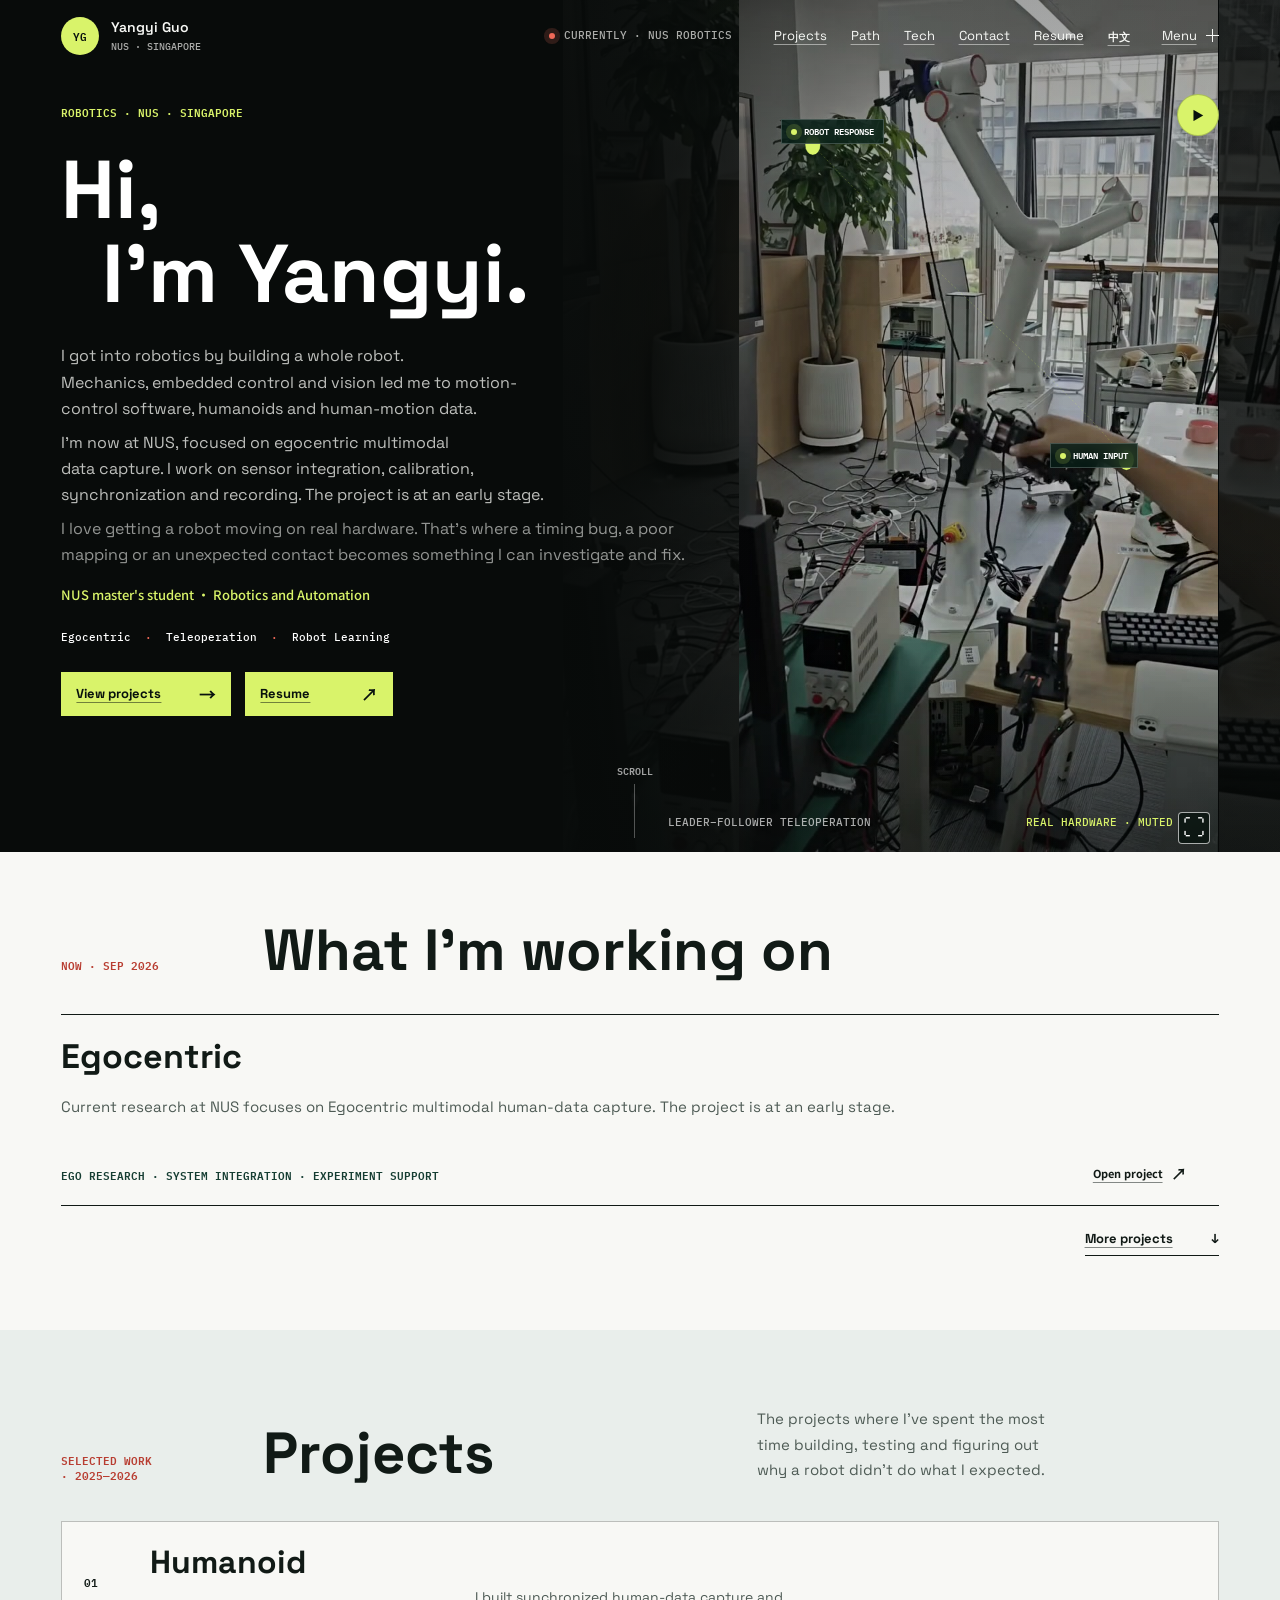
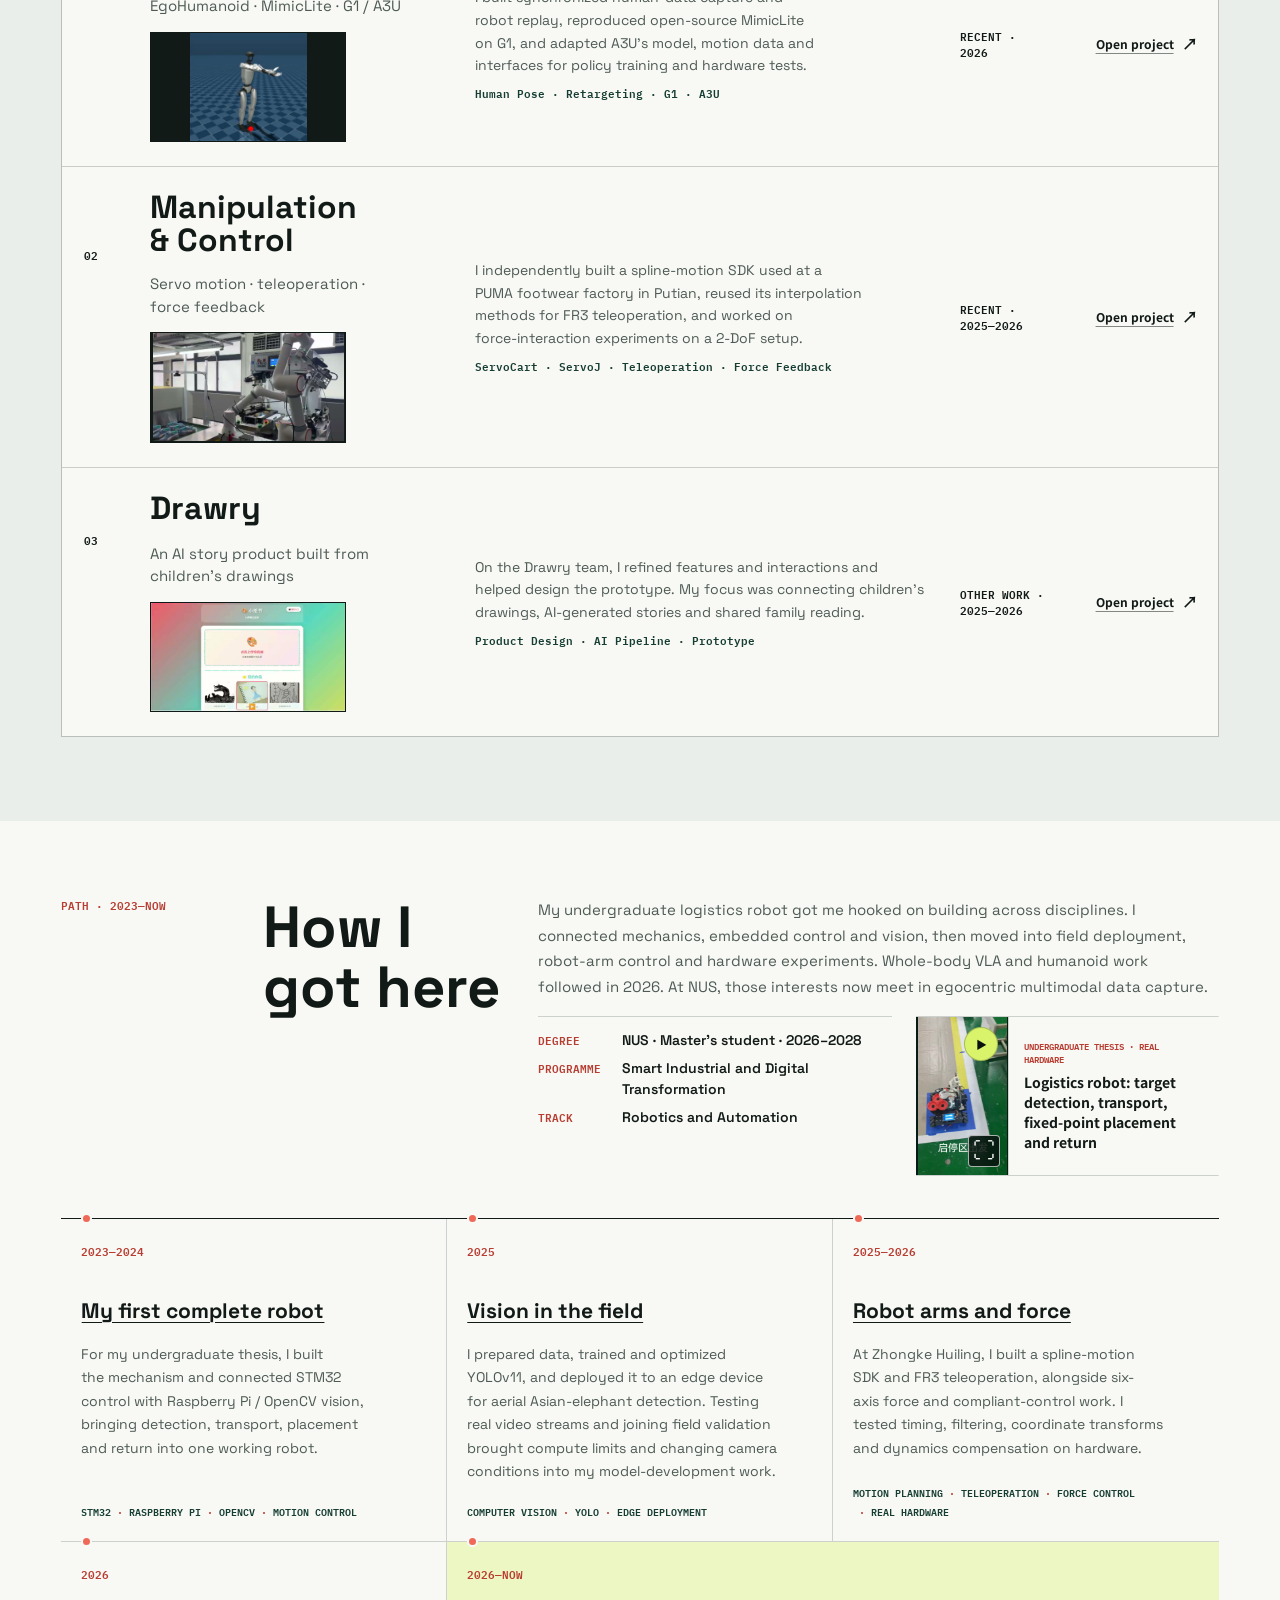
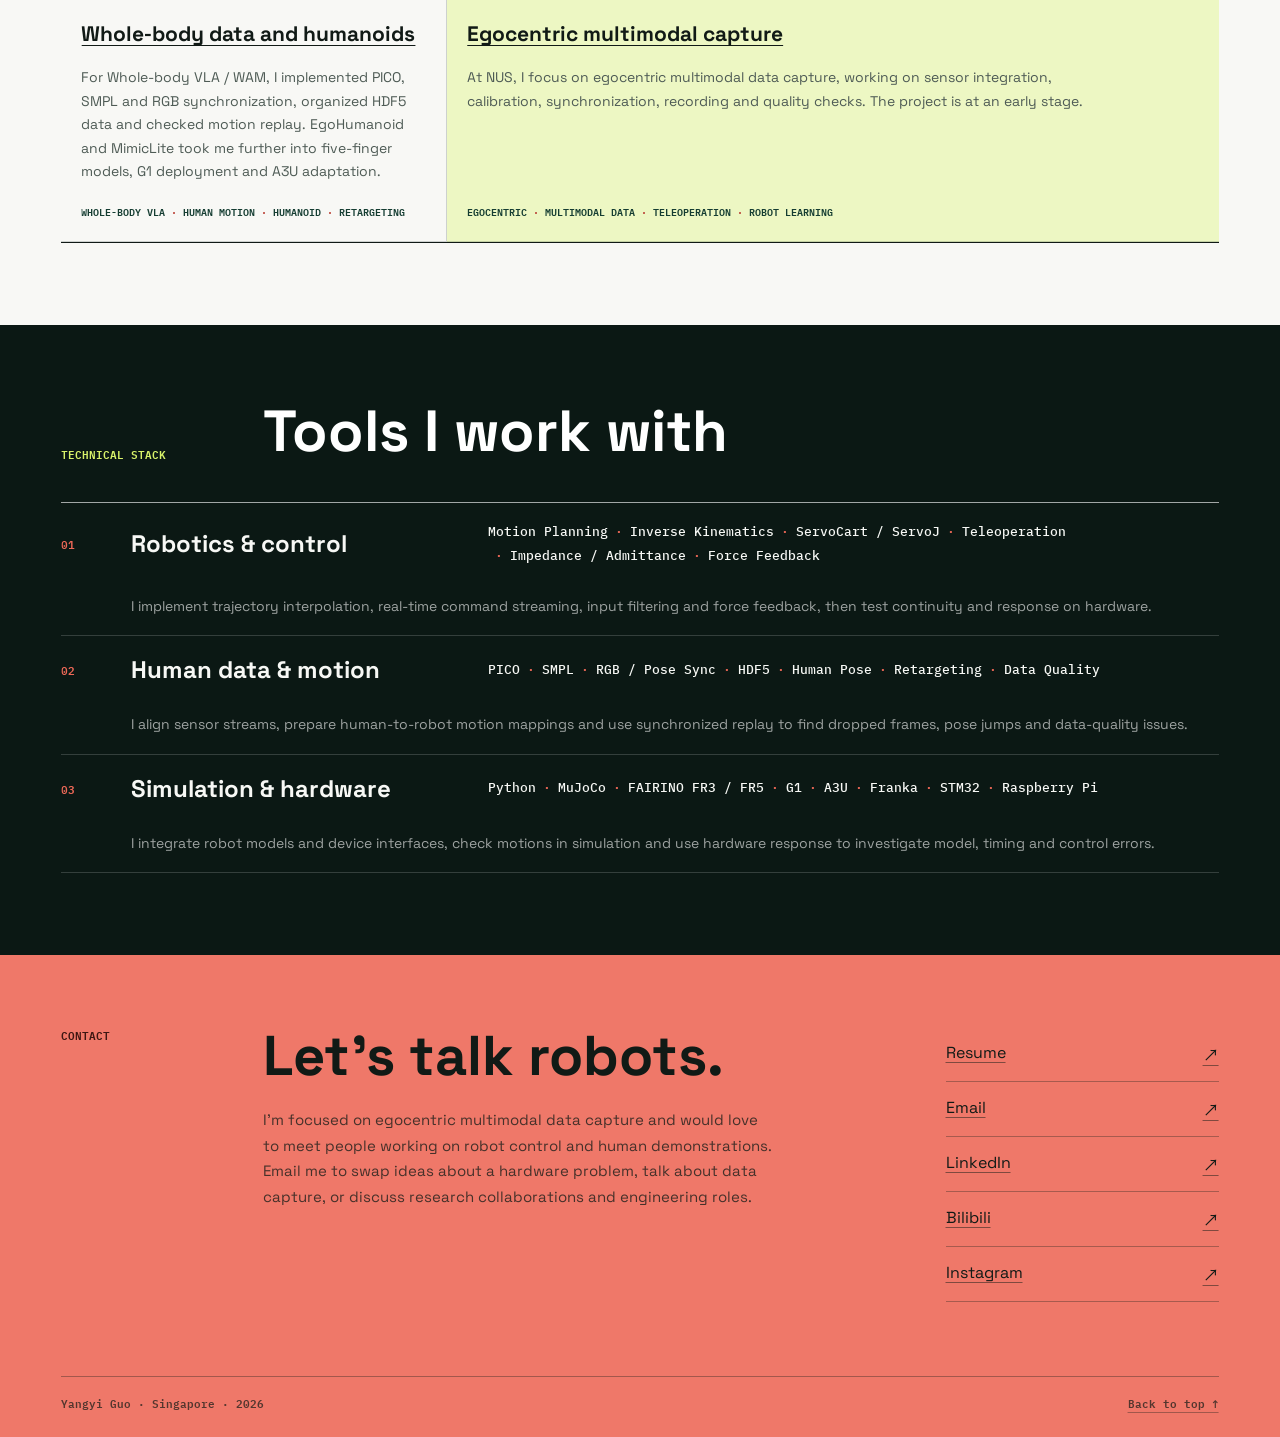
==== commit 8be819c3: "Refine project layouts and align resume with v21" ====
--- a/index.html
+++ b/index.html
@@ -296,11 +296,13 @@
             <aside class="project-secondary project-secondary--profile" aria-labelledby="manipulation-secondary-title"><h2 class="micro project-secondary-label" id="manipulation-secondary-title" data-copy="manipulation.secondaryLabel">Technical profile</h2><dl><div><dt data-copy="manipulation.profileLabels.api">Control API</dt><dd>ServoCart / ServoJ</dd></div><div><dt data-copy="manipulation.profileLabels.rate">FR3 ServoJ loop</dt><dd>125 Hz</dd></div><div><dt data-copy="manipulation.profileLabels.environment">Environment</dt><dd>Real Hardware</dd></div></dl></aside>
           </div><span class="project-watermark" aria-hidden="true">CTL</span>
         </header>
-        <dl class="project-snapshot" aria-label="Project summary"><div><dt data-copy="snapshot.role">My role</dt><dd data-copy="snapshot.manipulation.role">Independently built the spline-motion SDK and FR3 leader-follower teleoperation.</dd></div><div><dt data-copy="snapshot.result">Verified result</dt><dd data-copy="snapshot.manipulation.result">SDK used at a PUMA footwear factory in Putian; paired arms follow on real hardware.</dd></div><div><dt data-copy="snapshot.status">Status</dt><dd data-copy="snapshot.manipulation.status">Real-hardware recordings available; force-interaction work is summarized at role level.</dd></div></dl>
+        <dl class="project-snapshot" aria-label="Project summary"><div><dt data-copy="snapshot.role">My role</dt><dd data-copy="snapshot.manipulation.role">Independently built the spline-motion SDK and FR3 leader-follower teleoperation.</dd></div><div><dt data-copy="snapshot.result">Verified result</dt><dd data-copy="snapshot.manipulation.result">SDK used at a PUMA footwear factory in Putian; paired arms follow on real hardware.</dd></div><div><dt data-copy="snapshot.status">Status</dt><dd data-copy="snapshot.manipulation.status">Motion control and teleoperation have hardware recordings; the impedance/compliance runner has mock-SDK validation.</dd></div></dl>
         <nav class="control-chapter-nav" aria-label="Control projects">
           <a href="#motion-chapter" data-control-anchor="motion-chapter"><span>01</span><b data-copy="manipulation.motionTitle">Spline Motion SDK</b></a>
           <a href="#teleop-chapter" data-control-anchor="teleop-chapter"><span>02</span><b data-copy="manipulation.teleopTitle">FR3 Leader–Follower Teleoperation</b></a>
-          <a href="#force-chapter" data-control-anchor="force-chapter"><span>03</span><b data-copy="manipulation.forceNav">2-DoF Force Feedback</b></a>
+          <a href="#teleop-analysis-chapter" data-control-anchor="teleop-analysis-chapter"><span>03</span><b data-copy="manipulation.signalsNav">Filtering &amp; tracking</b></a>
+          <a href="#force-chapter" data-control-anchor="force-chapter"><span>04</span><b data-copy="manipulation.forceNav">2-DoF Force Feedback</b></a>
+          <a href="#compliance-chapter" data-control-anchor="compliance-chapter"><span>05</span><b data-copy="manipulation.complianceNav">Impedance &amp; compliance</b></a>
         </nav>
         <section class="chapter motion-chapter" id="motion-chapter">
           <header class="chapter-heading"><div><p class="micro">A / SERVO MOTION CONTROL</p><h2 data-copy="manipulation.motionTitle">Spline Motion SDK</h2></div><p data-copy="manipulation.motionIntro">I independently built this SDK with quintic position interpolation, Rodrigues orientation interpolation, corner blending and ServoCart streaming. IK pre-checks, joint-continuity checks and queue throttling handle path transitions and late targets. It has been used on a PUMA footwear factory robot in Putian.</p></header>
@@ -308,15 +310,25 @@
         </section>
         <section class="chapter teleop-chapter" id="teleop-chapter">
           <header class="chapter-heading"><div><p class="micro">B / FAIRINO TELEOPERATION</p><h2 data-copy-html="manipulation.teleopTitle">FR3 Leader–Follower Teleoperation</h2></div><p data-copy="manipulation.teleopIntro">I reused my spline SDK's interpolation methods for FR3 teleoperation at low implementation cost. Sampling runs alongside a 125 Hz control loop. Input updates the pending target; I replan from the current state only when switching conditions are met. I compare raw input, filtering, commands and actual position.</p></header>
-          <figure class="teleop-pair-recording">
-            <div class="teleop-pair-frame"><video id="teleop-pair-video" data-src="assets/media/arm-servo-control.mp4" poster="assets/media/arm-servo-control-poster.jpg" muted playsinline controls preload="none" aria-label="Leader-follower paired-arm recording"></video></div>
-            <figcaption><h3 data-copy="manipulation.pairCaption">Leader-follower arm recording</h3><p data-copy="manipulation.pairCopy">Paired-arm following on real hardware. The grasping recording and trajectory comparison follow below.</p></figcaption>
-          </figure>
+          <div class="teleop-recordings">
+            <ol class="ctl-teleop-flow" aria-label="Teleoperation pipeline"><li><span class="ctl-teleop-number">01</span><div><strong data-copy="manipulation.flow.0.title">Background sampling</strong><span data-copy="manipulation.flow.0.detail">Alongside the control loop</span></div></li><li><span class="ctl-teleop-number">02</span><div><strong data-copy="manipulation.flow.1.title">Latest target</strong><span data-copy="manipulation.flow.1.detail">Replace the pending pose</span></div></li><li><span class="ctl-teleop-number">03</span><div><strong data-copy="manipulation.flow.2.title">Filter + interpolate</strong><span data-copy="manipulation.flow.2.detail">Continue the current motion</span></div></li><li><span class="ctl-teleop-number">04</span><div><strong data-copy="manipulation.flow.3.title">FR3 execution</strong><span data-copy="manipulation.flow.3.detail">125 Hz ServoJ</span></div></li></ol>
+            <figure class="teleop-recording"><div class="teleop-recording-frame"><video id="teleop-pair-video" data-src="assets/media/arm-servo-control.mp4" poster="assets/media/arm-servo-control-poster.jpg" muted playsinline controls preload="none" aria-label="Leader-follower paired-arm recording"></video></div><figcaption><strong data-copy="manipulation.pairCaption">Leader-follower arm recording</strong></figcaption></figure>
+            <figure class="teleop-recording"><div class="teleop-recording-frame"><video id="ctl-teleop-video" data-src="assets/media/arm-teleop-grasp.mp4" poster="assets/media/arm-teleop-grasp-poster.jpg" controls muted playsinline preload="none" aria-label="FR3 hardware grasping"></video></div><figcaption><strong data-copy="manipulation.graspCaption">FR3 hardware grasping</strong></figcaption></figure>
+          </div>
+          <p class="teleop-recordings-note" data-copy="manipulation.recordingsNote">Two hardware demonstrations; the signal plots below come from a separate recorded run.</p>
+        </section>
+        <section class="chapter teleop-analysis-chapter" id="teleop-analysis-chapter">
+          <header class="chapter-heading"><div><p class="micro">B.2 / SIGNALS &amp; TRACKING</p><h2 data-copy="manipulation.signalsTitle">From input filtering to actual tracking</h2></div><p data-copy="manipulation.signalsIntro">Compare raw input with Kalman output, updated targets with continuous commands, and commands with measured joint positions. Original timestamps reveal smoothness, response lag and tracking error.</p></header>
           <div id="teleop-lab"></div>
         </section>
         <section class="chapter force-chapter" id="force-chapter">
-          <header class="chapter-heading"><div><p class="micro">C / FORCE FEEDBACK</p><h2 data-copy-html="manipulation.forceTitle">2-DoF Force Interaction</h2></div><p data-copy="manipulation.forceIntro">I worked on force-interaction experiments with a 2-DoF leader-follower setup, focusing on joint following, operator feedback and hardware testing.</p></header>
-        </section>
+          <header class="chapter-heading"><div><p class="micro">C / FORCE FEEDBACK</p><h2 data-copy-html="manipulation.forceTitle">2-DoF Force Interaction</h2></div><p data-copy="manipulation.forceIntro">I worked on force-interaction and force-feedback experiments on a 2-DoF leader-follower setup, including gravity compensation, joint following, contact response and hardware testing.</p></header>
+
+          <div class="force-work"><div><h3 data-copy="manipulation.forceRoleTitle">Gravity compensation and contact feedback</h3><p data-copy="manipulation.forceRole">Worked on gravity compensation, joint following and contact-torque feedback on a 2-DoF leader-follower setup, with hardware debugging focused on operator feel and contact response.</p></div><div><h3 data-copy="manipulation.forceLoopTitle">Bilateral force interaction</h3><ol class="force-feedback-loop"><li data-copy="manipulation.forceLoop.0">Operator input</li><li data-copy="manipulation.forceLoop.1">Leader motion</li><li data-copy="manipulation.forceLoop.2">Follower tracking</li><li data-copy="manipulation.forceLoop.3">Contact feedback</li></ol></div></div>
+        </section>
+        <section class="chapter compliance-chapter" id="compliance-chapter"><header class="chapter-heading"><div><p class="micro">D / CONTACT CONTROL</p><h2 data-copy="manipulation.complianceTitle">Impedance, admittance and compliance</h2></div><p data-copy="manipulation.complianceIntro">I separate contact control into force-motion mappings, robot SDK interfaces and experiment execution. The current FAIRINO runner covers impedance, force/compliance and mixed-drag modes.</p></header>
+<div class="contact-methods"><article><h3 data-copy="manipulation.methods.0.title">Impedance</h3><p class="contact-method-mapping" data-copy="manipulation.methods.0.mapping">Motion error → force / torque</p><p data-copy="manipulation.methods.0.copy">Mass, damping and stiffness define the desired contact behavior. The current runner configures this through the FAIRINO SDK impedance interface.</p></article><article><h3 data-copy="manipulation.methods.1.title">Admittance</h3><p class="contact-method-mapping" data-copy="manipulation.methods.1.mapping">External force → motion reference</p><p data-copy="manipulation.methods.1.copy">External force produces a position or velocity reference. This is a control-method overview; the current runner does not include an independent admittance controller.</p></article></div>
+<div class="compliance-runner"><h3 data-copy="manipulation.runnerTitle">FAIRINO experiment runner</h3><dl><div><dt data-copy="manipulation.runnerModes.0.title">Impedance</dt><dd data-copy="manipulation.runnerModes.0.copy">Joint or Cartesian mass, damping, stiffness and motion limits.</dd></div><div><dt data-copy="manipulation.runnerModes.1.title">Force / compliance</dt><dd data-copy="manipulation.runnerModes.1.copy">Coordinated startup and shutdown of force and compliance interfaces.</dd></div><div><dt data-copy="manipulation.runnerModes.2.title">Mixed drag</dt><dd data-copy="manipulation.runnerModes.2.copy">Six-axis force and joint-impedance mixed-drag mode.</dd></div></dl><p class="runner-engineering" data-copy="manipulation.runnerEngineering">Parameter validation · Dry-run plans · Return-code checks · Stop-on-exit</p><p class="runner-status" data-copy="manipulation.runnerStatus">Validation: configuration parsing, compilation checks and mock-SDK tests completed. Hardware validation of the packaged runner remains pending.</p></div></section>
         <button class="next-project" type="button" data-open-project="drawry"><span data-copy="project.next">Next project</span><b data-copy="drawry.name">Drawry</b><i>↗</i></button>
       </article>
 
--- a/styles-v6.css
+++ b/styles-v6.css
@@ -1713,7 +1713,7 @@
   min-width: 0;
   display: grid;
   grid-template-columns: 1fr;
-  align-content: stretch;
+  align-content: start;
   border: 0;
   border-right: 1px solid var(--line-light);
 }
@@ -1727,11 +1727,11 @@
   color: rgba(255,255,255,.62);
   border: 0;
   border-bottom: 1px solid var(--line-light);
-  font: 600 9px/1.35 var(--mono);
+  font: 600 12px/1.4 var(--mono);
   text-align: left;
 }
 .mimic-chapter .a3u-stage-rail button:last-child { border-bottom: 0; }
-.mimic-chapter .a3u-stage-rail button > span { color: var(--coral); font-size: 8px; }
+.mimic-chapter .a3u-stage-rail button > span { color: var(--coral); font-size: 11px; }
 .mimic-chapter .a3u-stage-rail button > b { min-width: 0; overflow-wrap: anywhere; }
 .mimic-chapter .a3u-stage-rail button.is-active { color: var(--forest); background: var(--lime); }
 .mimic-chapter .a3u-stage-rail button.is-active > span { color: var(--coral-text); }
@@ -4254,6 +4254,88 @@
 @media (max-width: 760px) { .ego-roles .infra-path { grid-template-columns: 1fr; } }
 .drawry-hero h1 > b { font-weight: inherit; }
 
+/* Keep stage navigation beside the evidence, with readable detail below it. */
+.mimic-chapter .a3u-explorer > header span { font-size: 15px; }
+.mimic-chapter .a3u-explorer > header p { font-size: 14px; line-height: 1.6; color: rgba(255,255,255,.76); }
+.mimic-chapter .a3u-explorer > header b { font-size: 11px; }
+.mimic-chapter .a3u-caption > span { font-size: 11px; }
+.mimic-chapter .a3u-caption b { font-size: 26px; }
+.mimic-chapter .a3u-caption p { max-width: 80ch; font-size: 15px; line-height: 1.7; }
+.mimic-chapter .a3u-stage-meta dt { font-size: 11px; }
+.mimic-chapter .a3u-stage-meta dd { font-size: 14px; line-height: 1.65; }
+.mimic-chapter .a3u-media-note { font-size: 11px; }
+.mimic-chapter .a3u-flow-visual span,
+.mimic-chapter .a3u-process-visual span { font-size: 13px; line-height: 1.5; letter-spacing: 0; }
+.mimic-chapter .a3u-explorer[data-active-stage="deployment"] .a3u-flow-visual {
+  align-self: center;
+  height: auto;
+  gap: 6px;
+  padding: 16px;
+  border: 0;
+  background: transparent;
+}
+.mimic-chapter .a3u-explorer[data-active-stage="deployment"] .a3u-flow-visual span { padding: 8px 0; }
+.mimic-chapter .a3u-explorer[data-active-stage="deployment"] .a3u-flow-visual i { font-size: 20px; }
+
+@media (min-width: 981px) {
+  .mimic-chapter .a3u-stage-shell {
+    grid-template-columns: 176px minmax(0,1fr);
+    grid-template-rows: auto 400px auto;
+    align-items: start;
+  }
+  .mimic-chapter .a3u-stage-rail {
+    grid-column: 1;
+    grid-row: 1 / 3;
+    grid-template-rows: repeat(7,72px);
+    align-self: stretch;
+  }
+  .mimic-chapter .a3u-stage-rail button { min-height: 72px; grid-template-columns: 22px minmax(0,1fr); padding: 12px; }
+  .mimic-chapter .a3u-stage-shell > .a3u-explorer,
+  .mimic-chapter .a3u-media { display: contents; }
+  .mimic-chapter .a3u-explorer > header {
+    grid-column: 2;
+    grid-row: 1;
+    min-height: 104px;
+    gap: 16px;
+    padding: 16px 20px;
+  }
+  .mimic-chapter .a3u-visual {
+    grid-column: 2;
+    grid-row: 2;
+    height: 400px;
+    aspect-ratio: auto;
+  }
+  .mimic-chapter .a3u-explorer[data-active-stage="deployment"] .a3u-visual {
+    grid-template-columns: minmax(120px,.88fr) minmax(120px,1.12fr);
+    gap: 16px;
+    padding: 16px;
+  }
+  .mimic-chapter .a3u-caption {
+    grid-column: 1 / -1;
+    grid-row: 3;
+    padding: 24px;
+    border-top: 1px solid var(--line-light);
+    border-left: 0;
+  }
+  .mimic-chapter .a3u-caption p { margin-top: 12px; }
+  .mimic-chapter .a3u-stage-meta { grid-template-columns: repeat(3,minmax(0,1fr)); margin-top: 18px; }
+  .mimic-chapter .a3u-stage-meta > div:nth-child(2) { border-right: 1px solid var(--line-light); }
+  .mimic-chapter .a3u-stage-meta > div:nth-child(3) { grid-column: auto; padding: 13px 0 5px 14px; border-top: 0; }
+}
+@media (max-width: 980px) {
+  .mimic-chapter .a3u-stage-rail button { flex-basis: 160px; font-size: 12px; }
+  .mimic-chapter .a3u-caption { padding: 22px; }
+}
+@media (max-width: 660px) {
+  .mimic-chapter .a3u-explorer > header { display: block; padding: 16px; }
+  .mimic-chapter .a3u-explorer > header b { display: block; margin-top: 10px; }
+  .mimic-chapter .a3u-explorer[data-active-stage="deployment"] .a3u-visual { grid-template-columns: minmax(104px,.85fr) minmax(0,1.15fr); }
+  .mimic-chapter .a3u-explorer[data-active-stage="deployment"] .a3u-flow-visual { padding: 4px; gap: 3px; }
+  .mimic-chapter .a3u-flow-visual span,
+  .mimic-chapter .a3u-process-visual span { font-size: 11px; }
+  .mimic-chapter .a3u-caption b { font-size: 24px; }
+}
+
 /* Text links stay identifiable before hover without changing their layout. */
 .header-actions > a::after { content: none; }
 .header-actions > a,
--- a/homepage-v11.css
+++ b/homepage-v11.css
@@ -730,11 +730,11 @@
   color: #f7f8f5;
   border-bottom: 1px solid rgba(255,255,255,.17);
   background: transparent;
-  transition: color .25s ease, background .25s ease, padding .3s var(--ease-out);
+  transition: color .25s ease, background .25s ease;
 }
 
 .home-view .tech-index article:hover {
-  padding-inline: 18px;
+  padding-inline: 0;
   color: #08110d;
   background: var(--lime);
 }
@@ -989,7 +989,7 @@
   .home-view .tech-index h3 { grid-column: 2; grid-row: 1; font-size: 19px; }
   .home-view .tech-index p { grid-column: 2; grid-row: 2; font-size: 10px; }
   .home-view .tech-index small { grid-column: 2; grid-row: 3; }
-  .home-view .tech-index article:hover { padding-inline: 12px; }
+  .home-view .tech-index article:hover { padding-inline: 0; }
   .home-view .contact { grid-template-columns: 1fr; gap: 14px; padding: 54px 16px 24px; }
   .home-view .contact > div h2,
   html[data-language="en"] .home-view .contact > div h2 { font-size: 44px; }
--- a/control-teleop.css
+++ b/control-teleop.css
@@ -21,7 +21,7 @@
 .ctl-teleop-number { color: #b74233; font: 12px/1.3 var(--mono, monospace); }
 .ctl-teleop-flow strong { display: block; font-size: 18px; line-height: 1.4; font-weight: 650; }
 .ctl-teleop-flow li div > span { display: block; margin-top: 3px; font-size: 14px; line-height: 1.5; color: #54675e; }
-.ctl-teleop-body { display: grid; grid-template-columns: minmax(230px, .35fr) minmax(0, 1fr); align-items: start; gap: 28px; }
+.ctl-teleop-body { display: block; }
 .ctl-teleop-video { margin: 0; min-width: 0; }
 .ctl-teleop-video video { display: block; width: 100%; max-height: 650px; aspect-ratio: 9 / 16; object-fit: contain; background: #0b1612; }
 .ctl-teleop-video figcaption { padding-top: 12px; display: block; line-height: 1.5; }
@@ -64,11 +64,9 @@
 .ctl-teleop-source > span { color: #34513f; }
 .ctl-teleop :focus-visible { outline: 2px solid #cb513d; outline-offset: 3px; }
 @media (min-width: 1600px) {
-  .ctl-teleop-body { grid-template-columns: minmax(250px, .31fr) minmax(0, 1fr); gap: 34px; }
   .ctl-teleop-plot { height: 355px; }
 }
 @media (max-width: 1000px) {
-  .ctl-teleop-body { grid-template-columns: minmax(180px, .34fr) minmax(0, 1fr); gap: 18px; }
   .ctl-teleop-flow li { padding: 15px 10px; gap: 9px; }
   .ctl-teleop-flow strong { font-size: 16px; }
   .ctl-teleop-flow li div > span { font-size: 13px; }
@@ -86,7 +84,6 @@
   .ctl-teleop-flow li:nth-child(2) { border-right: 0; }
   .ctl-teleop-flow li:nth-child(n+3) { border-top: 1px solid #b9c6be; }
   .ctl-teleop-flow li:nth-child(3) { padding-left: 0; }
-  .ctl-teleop-body { display: flex; flex-direction: column; gap: 20px; }
   .ctl-teleop-analysis { width: 100%; order: 0; }
   .ctl-teleop-video { order: 1; width: 100%; display: grid; grid-template-columns: minmax(140px, .7fr) minmax(0, 1fr); gap: 18px; }
   .ctl-teleop-video video { max-height: 320px; }
@@ -101,3 +98,56 @@
   .ctl-teleop-transport { gap: 7px; padding-inline: 12px; }
   .ctl-teleop-transport output { flex-basis: 58px; font-size: 12px; }
 }
+
+.control-chapter-nav { grid-template-columns: repeat(5, minmax(0, 1fr)); }
+#project-manipulation .teleop-chapter { padding-block: 32px; }
+#project-manipulation .teleop-chapter .chapter-heading { margin-bottom: 26px; }
+#project-manipulation .teleop-chapter .chapter-heading h2,
+#project-manipulation .teleop-analysis-chapter .chapter-heading h2,
+#project-manipulation .compliance-chapter .chapter-heading h2 { font-size: 40px; line-height: 1.15; letter-spacing: 0; }
+#project-manipulation .teleop-chapter .chapter-heading > p { font-size: 16px; line-height: 1.6; }
+.teleop-recordings { display: grid; grid-template-columns: minmax(190px, .62fr) repeat(2, minmax(0, 1fr)); gap: 28px; align-items: start; }
+.teleop-recordings .ctl-teleop-flow { grid-template-columns: 1fr; margin: 0; align-self: stretch; border-bottom: 0; }
+.teleop-recordings .ctl-teleop-flow li { border-right: 0; border-bottom: 1px solid #b9c6be; padding: 18px 10px 18px 0; gap: 12px; }
+.teleop-recordings .ctl-teleop-flow strong { font-size: 18px; }
+.teleop-recordings .ctl-teleop-flow li div > span { font-size: 14px; }
+.teleop-recording { margin: 0; min-width: 0; }
+.teleop-recording-frame { position: relative; height: min(580px, calc(100svh - 360px)); min-height: 320px; background: #0b1612; }
+.teleop-recording-frame video { display: block; width: 100%; height: 100%; object-fit: contain; }
+.teleop-recording figcaption { margin-top: 12px; font-size: 18px; line-height: 1.4; }
+.teleop-recordings-note { margin: 14px 0 0; color: #54675e; font-size: 13px; line-height: 1.5; }
+#project-manipulation .teleop-analysis-chapter { border-top: 1px solid #b9c6be; padding-block: 32px; }
+#project-manipulation .teleop-analysis-chapter .chapter-heading { margin-bottom: 28px; }
+#project-manipulation .teleop-analysis-chapter .chapter-heading > p { font-size: 16px; line-height: 1.6; }
+.teleop-analysis-chapter .ctl-teleop-plot { height: min(325px, 32svh); min-height: 240px; }
+.force-work { display: grid; grid-template-columns: 1fr 1fr; gap: 48px; border-top: 1px solid #b9c6be; padding-top: 28px; }
+.force-work h3, .contact-methods h3, .compliance-runner h3 { margin: 0 0 14px; font-size: 24px; line-height: 1.3; letter-spacing: 0; }
+.force-work p, .contact-methods p, .compliance-runner dd { margin: 0; font-size: 17px; line-height: 1.7; }
+.force-feedback-loop { list-style: none; padding: 0; margin: 0; display: grid; grid-template-columns: 1fr 1fr; gap: 0 22px; }
+.force-feedback-loop li { padding: 15px 0; border-bottom: 1px solid #b9c6be; font-size: 17px; }
+.force-feedback-loop li::before { content: "↔"; margin-right: 10px; color: #b74233; }
+.contact-methods { display: grid; grid-template-columns: 1fr 1fr; gap: 40px; padding-block: 28px; border-block: 1px solid #b9c6be; }
+.contact-methods .contact-method-mapping { margin-bottom: 12px; font-weight: 600; color: #b74233; }
+.compliance-runner { margin-top: 34px; }
+.compliance-runner dl { margin: 0; display: grid; grid-template-columns: repeat(3, minmax(0, 1fr)); gap: 28px; }
+.compliance-runner dt { font-size: 18px; margin-bottom: 8px; font-weight: 600; }
+.runner-engineering { padding-block: 18px; margin: 22px 0 0; border-top: 1px solid #b9c6be; font-size: 16px; line-height: 1.6; }
+.runner-status { margin: 0; font-size: 15px; line-height: 1.6; color: #54675e; }
+@media (max-width: 980px) {
+  .control-chapter-nav { grid-template-columns: repeat(2, minmax(0, 1fr)); }
+  .teleop-recordings { grid-template-columns: repeat(2, minmax(0, 1fr)); gap: 20px; }
+  .teleop-recordings .ctl-teleop-flow { grid-column: 1 / -1; grid-template-columns: repeat(4, minmax(0, 1fr)); }
+  .teleop-recordings .ctl-teleop-flow li { align-items: start; }
+  .teleop-recordings .ctl-teleop-flow strong { font-size: 15px; }
+  .teleop-recordings .ctl-teleop-flow li div > span { font-size: 12px; }
+  .teleop-recording-frame { height: 460px; min-height: 0; }
+}
+@media (max-width: 600px) {
+  #project-manipulation .teleop-chapter .chapter-heading h2, #project-manipulation .teleop-analysis-chapter .chapter-heading h2, #project-manipulation .compliance-chapter .chapter-heading h2 { font-size: 30px; }
+  .teleop-recordings { gap: 18px 12px; }
+  .teleop-recordings .ctl-teleop-flow { grid-template-columns: 1fr 1fr; }
+  .teleop-recordings .ctl-teleop-flow li { border-top: 0; }
+  .teleop-recording-frame { height: auto; aspect-ratio: 9 / 18; }
+  .teleop-recording figcaption { font-size: 15px; }
+  .force-work, .contact-methods, .compliance-runner dl { grid-template-columns: 1fr; gap: 28px; }
+}
--- a/media-viewer.css
+++ b/media-viewer.css
@@ -1,20 +1,22 @@
 .media-expand-host { position: relative; }
-.media-expand {
-  position: absolute; z-index: 8; top: 12px; right: 12px;
-  display: grid; place-items: center; width: 42px; height: 42px;
+.media-expand-host > button.media-expand {
+  position: absolute; z-index: 8; right: auto; bottom: auto;
+  display: grid; place-items: center; width: 32px; height: 32px;
   padding: 0; border: 1px solid rgba(255,255,255,.65); border-radius: 4px;
-  color: #fff; background: rgba(10,20,16,.85); font: 28px/1 system-ui, sans-serif;
+  color: #fff; background: rgba(10,20,16,.85); font: 22px/1 system-ui, sans-serif;
   cursor: pointer;
 }
+.media-expand-host > button.media-expand > span { width: auto; height: auto; padding: 0; border: 0; color: inherit; font: 22px/1 system-ui, sans-serif; letter-spacing: 0; }
+.media-expand-host > button.media-expand::before { content: ""; position: absolute; inset: -6px; }
 .media-expand:hover, .media-expand:focus-visible { color: #10241c; background: #d7f35f; border-color: #d7f35f; }
 .media-expand:focus-visible, .media-viewer-close:focus-visible { outline: 3px solid #d7f35f; outline-offset: 3px; }
-.media-expand[hidden] { display: none; }
-.home-view .hero-media .media-expand { top: 94px; right: calc(var(--page-gutter) + 52px); }
+.media-expand-host > button.media-expand[hidden] { display: none; }
+.home-view .hero-media figcaption { padding-right: 46px; pointer-events: none; }
+.mimic-chapter .g1-proof--video figcaption { padding-right: 38px; }
 .home-view .hero-copy { pointer-events: none; }
 .home-view .hero-copy > * { pointer-events: auto; }
 .home-view .hero-copy .hero-kicker { width: fit-content; }
 @media (max-width: 980px) {
-  .home-view .hero-media .media-expand { top: 82px; right: 68px; }
   .home-view .hero-copy .hero-kicker { max-width: calc(100% - 112px); }
 }
 .media-viewer-open { overflow: hidden; }
@@ -36,5 +38,4 @@
   .media-viewer video { height: calc(100dvh - 88px); }
   .media-viewer-bar { gap: 8px; padding-left: 12px; }
   .media-viewer-bar h2 { font-size: 13px; }
-  .media-expand { top: 8px; right: 8px; }
 }
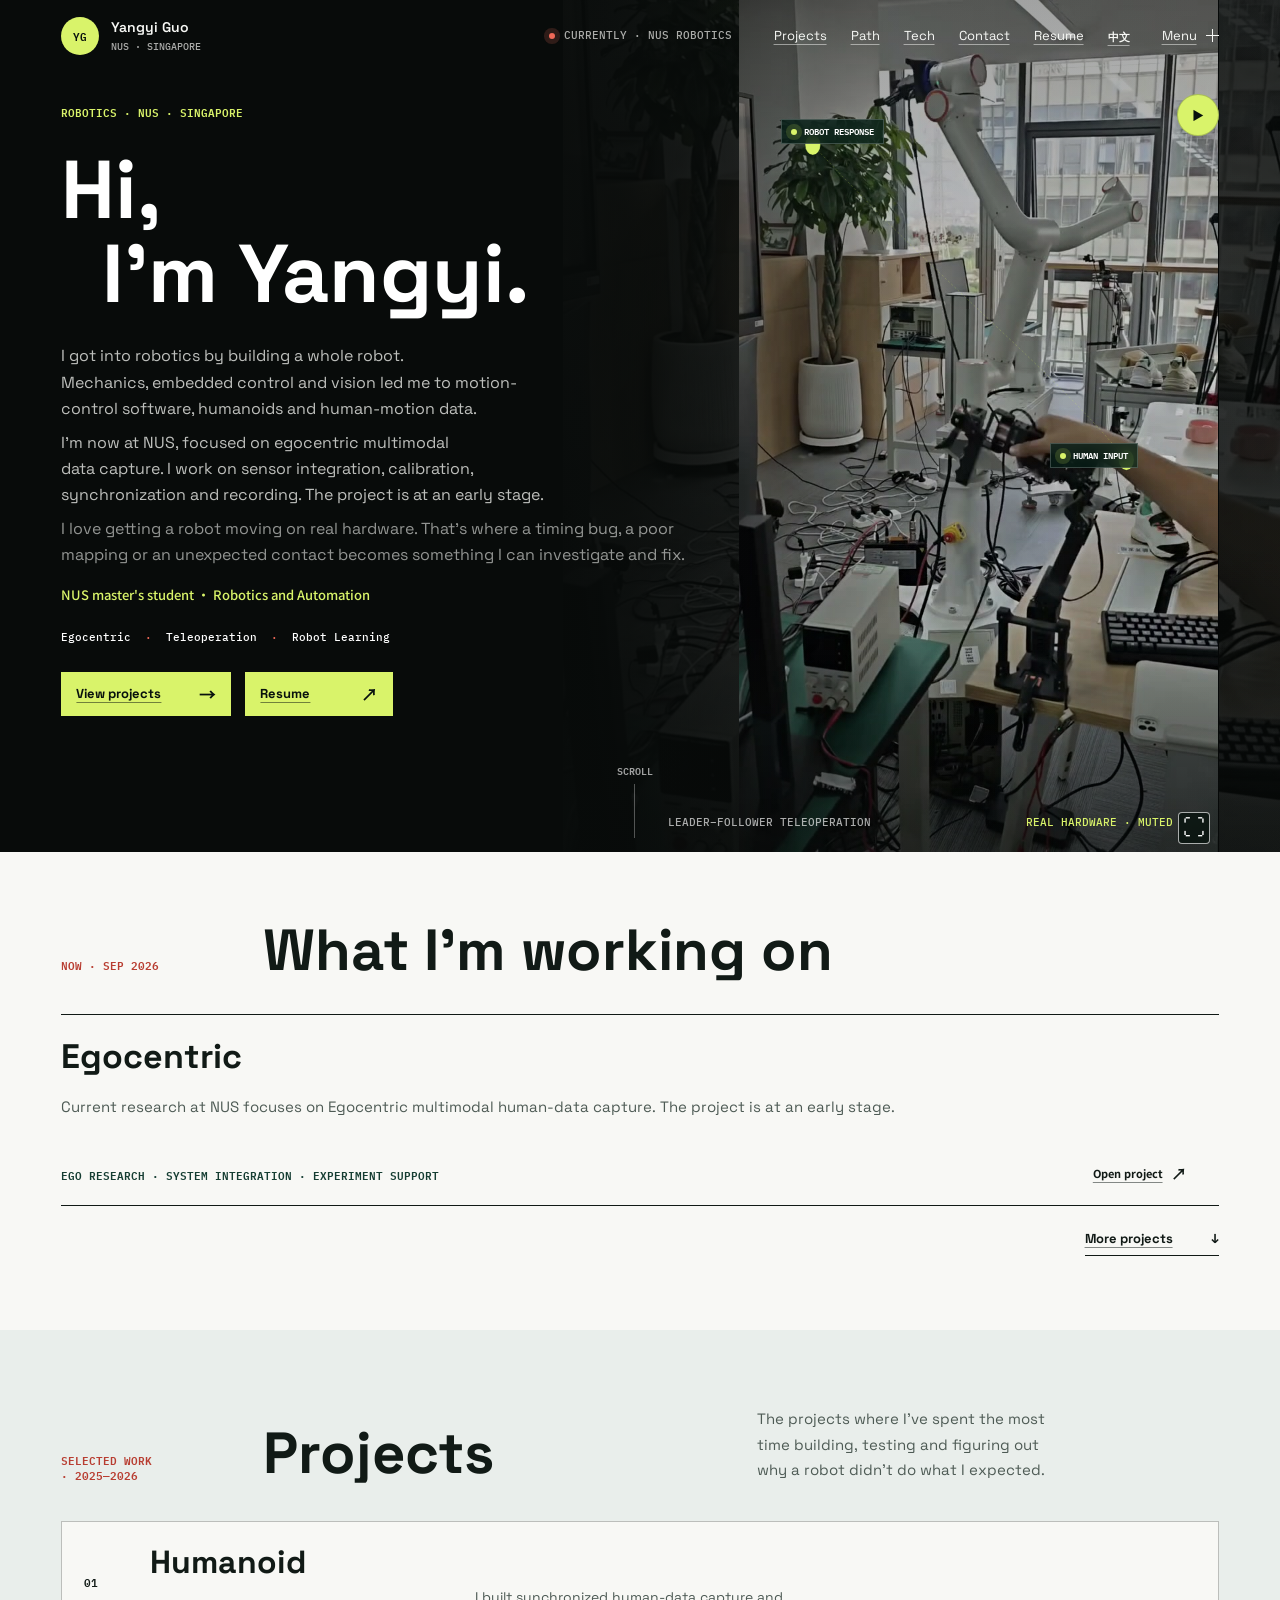
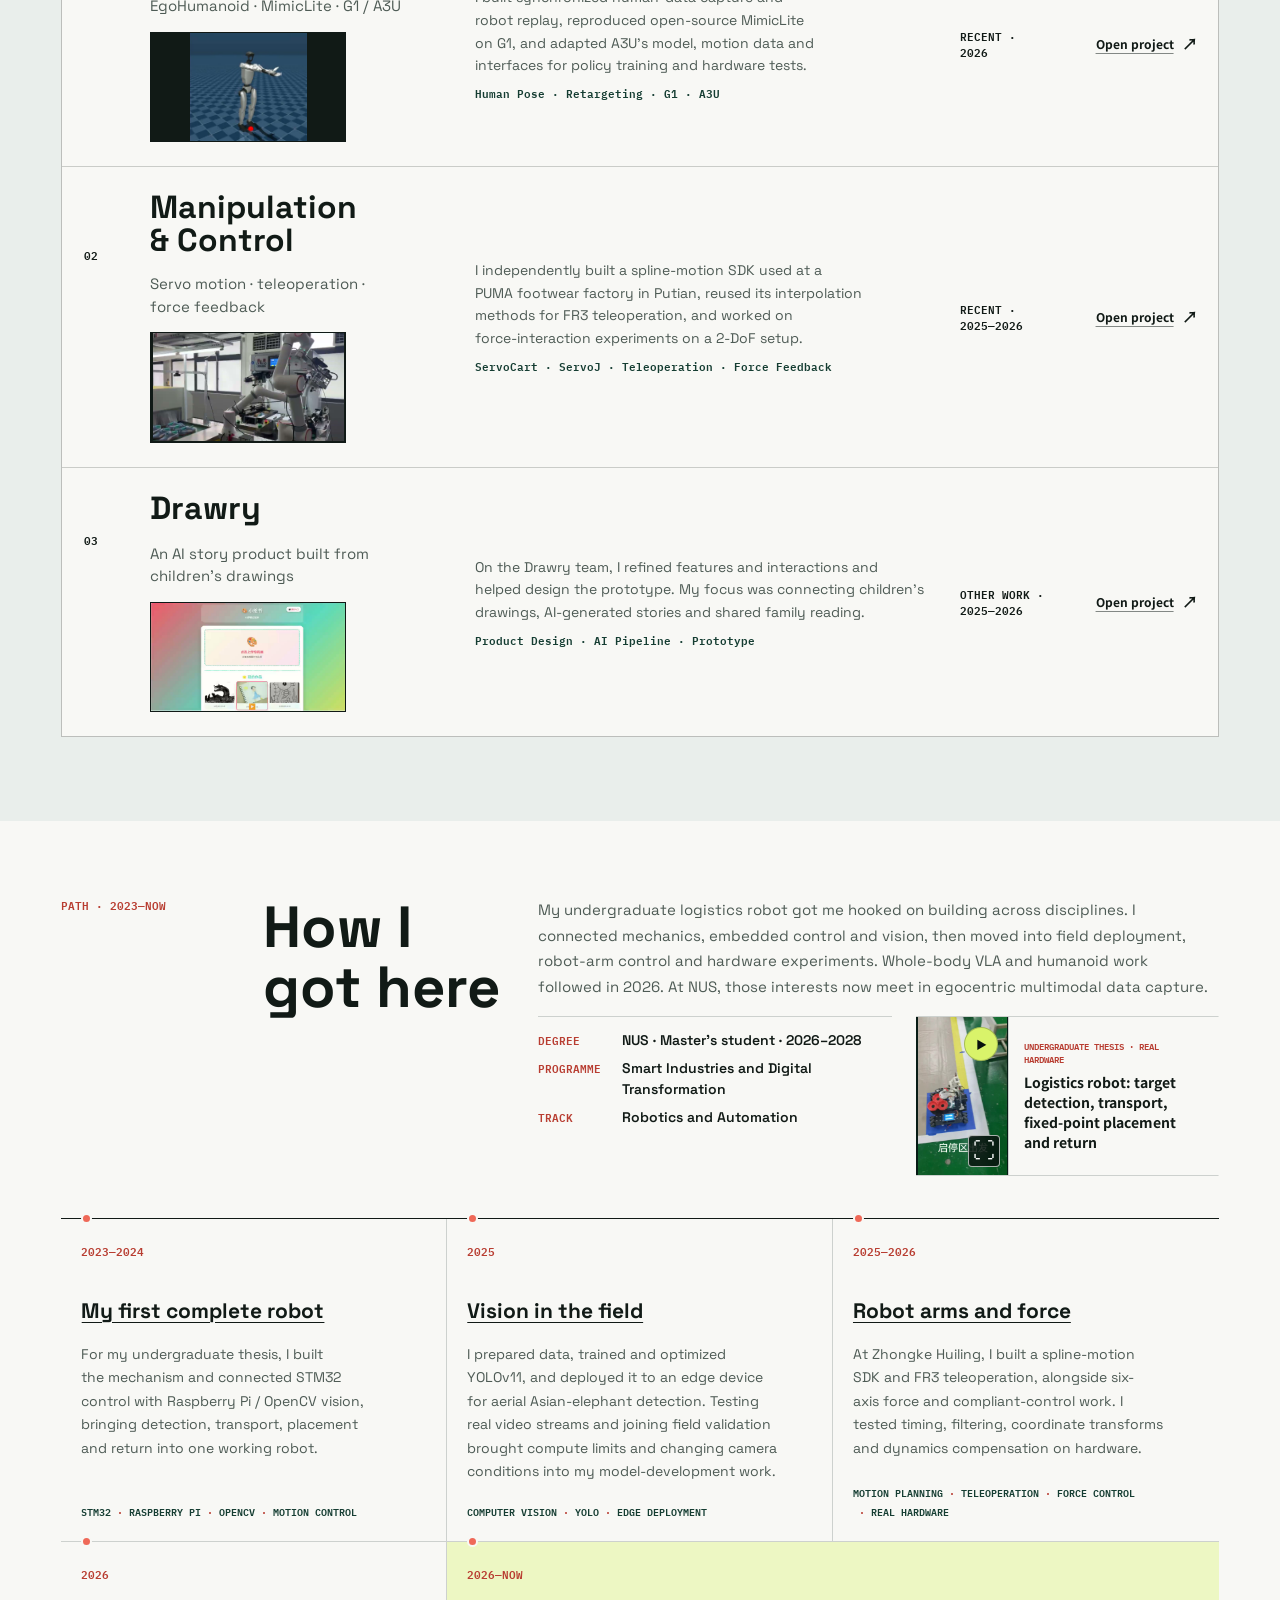
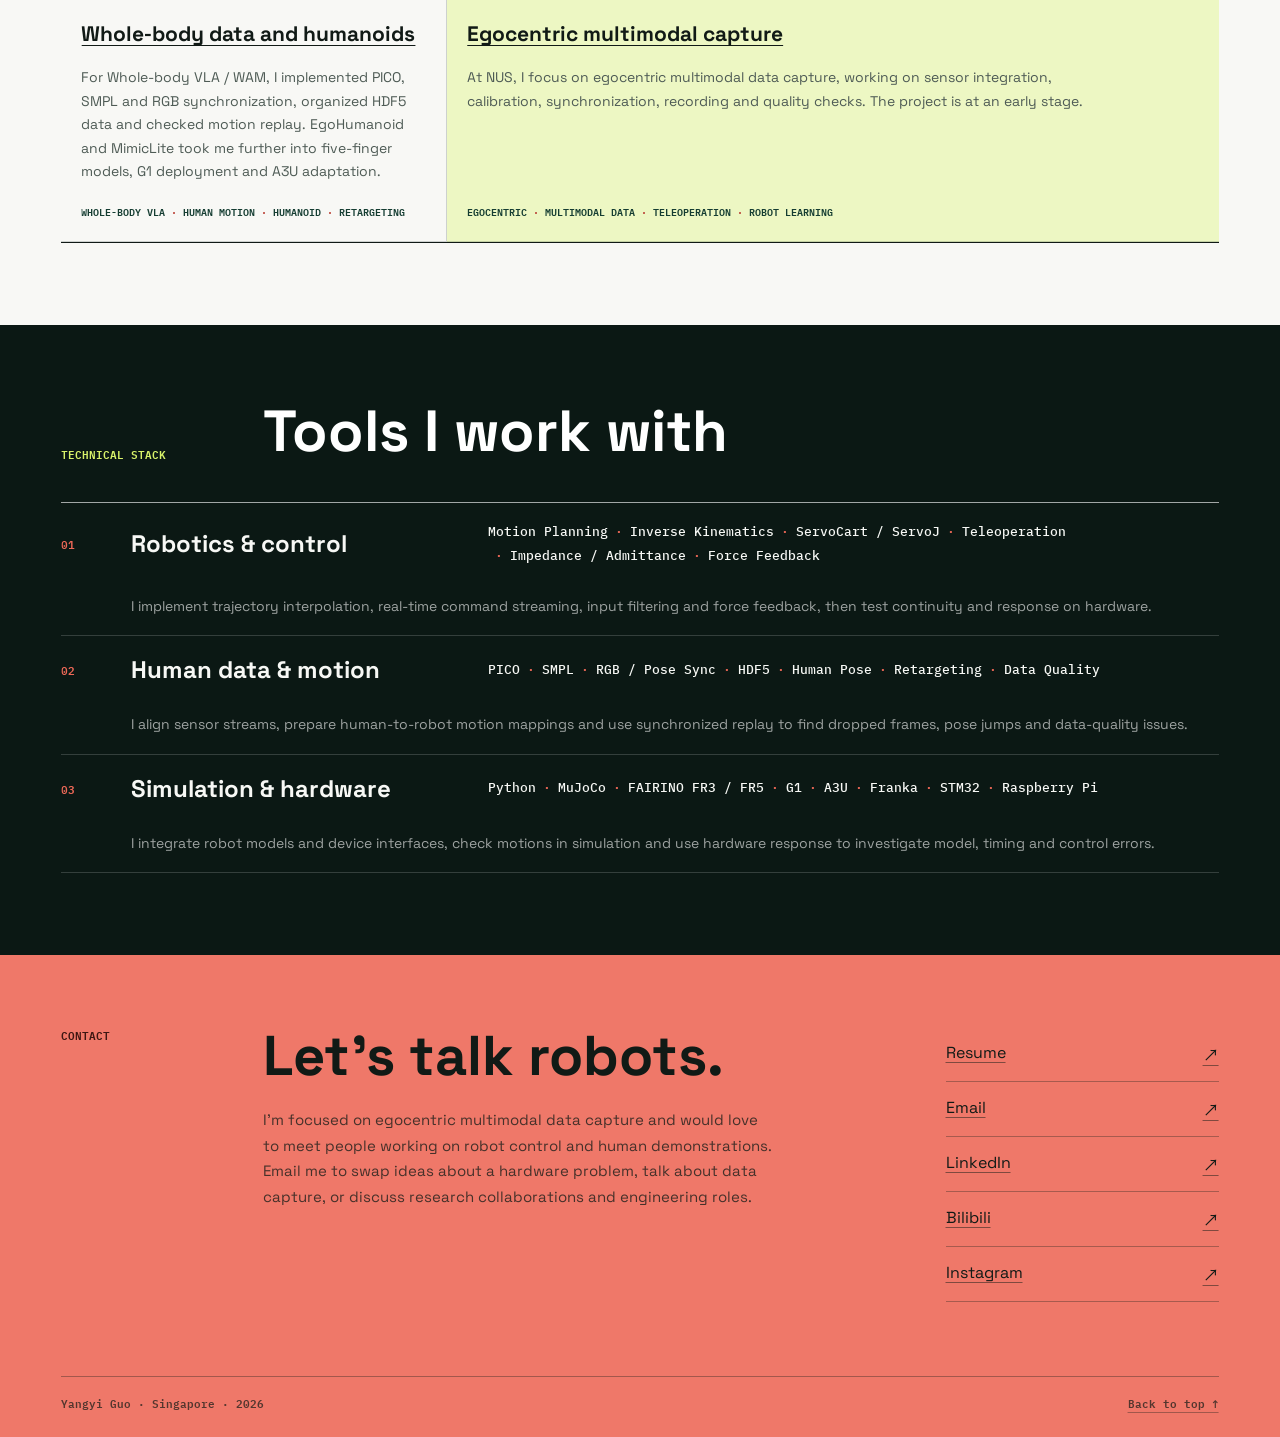
==== commit dfecbf5a: "Update portfolio from V23 and add contact-control illustrations" ====
--- a/index.html
+++ b/index.html
@@ -4,7 +4,7 @@
   <meta charset="utf-8">
   <meta name="viewport" content="width=device-width, initial-scale=1">
   <meta name="theme-color" content="#080b0a">
-  <meta name="description" data-copy-content="metaDescription" content="I'm Yangyi Guo, a master's student in Smart Industrial and Digital Transformation at NUS, on the Robotics and Automation track. I build motion-control software, work on humanoid deployment and focus on egocentric multimodal data capture.">
+  <meta name="description" data-copy-content="metaDescription" content="I'm Yangyi Guo, a master's student in Smart Industries and Digital Transformation at NUS, on the Robotics and Automation track. I build motion-control software, work on humanoid deployment and focus on egocentric multimodal data capture.">
   <title>Yangyi Guo | Robotics &amp; Embodied AI</title>
   <link rel="icon" href="assets/favicon.svg" type="image/svg+xml">
   <link rel="stylesheet" href="fonts.css">
@@ -12,6 +12,7 @@
   <link rel="stylesheet" href="homepage-v11.css">
   <link rel="stylesheet" href="control-motion.css">
   <link rel="stylesheet" href="control-teleop.css">
+  <link rel="stylesheet" href="contact-control.css">
   <link rel="stylesheet" href="media-viewer.css">
 </head>
 <body>
@@ -153,7 +154,7 @@
             <p data-copy="path.intro">My undergraduate logistics robot got me hooked on building across disciplines. I connected mechanics, embedded control and vision, then moved into field deployment, robot-arm control and hardware experiments. Whole-body VLA and humanoid work followed in 2026. At NUS, those interests now meet in egocentric multimodal data capture.</p>
             <dl class="academic-context" aria-label="NUS academic context">
               <div><dt data-copy="academic.degreeLabel">Degree</dt><dd data-copy="academic.degree">NUS · Master's student · 2026–2028</dd></div>
-              <div><dt data-copy="academic.programmeLabel">Programme</dt><dd data-copy="academic.programme">Smart Industrial and Digital Transformation</dd></div>
+              <div><dt data-copy="academic.programmeLabel">Programme</dt><dd data-copy="academic.programme">Smart Industries and Digital Transformation</dd></div>
               <div><dt data-copy="academic.trackLabel">Track</dt><dd data-copy="academic.track">Robotics and Automation</dd></div>
             </dl>
             <figure class="path-origin-media">
@@ -223,7 +224,7 @@
             <aside class="project-secondary project-secondary--workstreams" aria-labelledby="humanoid-secondary-title"><h2 class="micro project-secondary-label" id="humanoid-secondary-title" data-copy="humanoid.secondaryLabel">My work</h2><ul><li><button type="button" class="humanoid-track-link is-active" data-humanoid-track="egohumanoid" aria-controls="humanoid-ego-chapter" aria-current="true"><span aria-hidden="true">A</span><span><b>EgoHumanoid</b><small data-copy="humanoid.streamNotes.0">Human data, sync + replay</small></span></button></li><li><button type="button" class="humanoid-track-link" data-humanoid-track="mimiclite" aria-controls="humanoid-mimic-chapter"><span aria-hidden="true">B</span><span><b>MimicLite</b><small data-copy="humanoid.streamNotes.1">Open-source deployment + adaptation</small></span></button></li></ul></aside>
           </div><span class="project-watermark" aria-hidden="true">HUM</span>
         </header>
-        <dl class="project-snapshot" aria-label="Project summary"><div><dt data-copy="snapshot.role">My role</dt><dd data-copy="snapshot.humanoid.role">Data synchronization and replay, G1 deployment reproduction, and A3U model and interface adaptation.</dd></div><div><dt data-copy="snapshot.result">Verified result</dt><dd data-copy="snapshot.humanoid.result">G1 deployment and A3U teleoperation verified on real hardware.</dd></div><div><dt data-copy="snapshot.status">Status</dt><dd data-copy="snapshot.humanoid.status">A3U executes simple motions; complex motion quality is still being refined.</dd></div></dl>
+        <dl class="project-snapshot" aria-label="Project summary"><div><dt data-copy="snapshot.role">My role</dt><dd data-copy="snapshot.humanoid.role">Data synchronization and replay, G1 deployment reproduction, and A3U model and interface adaptation.</dd></div><div><dt data-copy="snapshot.result">Verified result</dt><dd data-copy="snapshot.humanoid.result">G1 deployment and A3U teleoperation verified on real hardware.</dd></div><div><dt data-copy="snapshot.status">Status</dt><dd data-copy="snapshot.humanoid.status">Follow-up tests no longer showed response latency after clock alignment; complex motion quality is still being refined.</dd></div></dl>
         <section class="chapter humanoid-ego-chapter" id="humanoid-ego-chapter">
           <header class="chapter-heading humanoid-chapter-heading"><div><p class="micro">A / HUMAN DATA + REPLAY</p><h2><strong>EgoHumanoid</strong><span data-copy-html="humanoid.egoTitle">Synchronization and robot replay</span></h2></div><p data-copy="humanoid.egoIntro">I aligned RGB and SMPL through resampling, interpolation and dropped-frame handling, connecting HDF5 / SVO2 records with G1 replay. I replaced the old three-finger hand with a Fourier five-finger model and used synchronized replay to check coordinate frames, joint mappings and pose jumps.</p></header>
           <div class="sync-player" id="sync-player">
@@ -296,13 +297,13 @@
             <aside class="project-secondary project-secondary--profile" aria-labelledby="manipulation-secondary-title"><h2 class="micro project-secondary-label" id="manipulation-secondary-title" data-copy="manipulation.secondaryLabel">Technical profile</h2><dl><div><dt data-copy="manipulation.profileLabels.api">Control API</dt><dd>ServoCart / ServoJ</dd></div><div><dt data-copy="manipulation.profileLabels.rate">FR3 ServoJ loop</dt><dd>125 Hz</dd></div><div><dt data-copy="manipulation.profileLabels.environment">Environment</dt><dd>Real Hardware</dd></div></dl></aside>
           </div><span class="project-watermark" aria-hidden="true">CTL</span>
         </header>
-        <dl class="project-snapshot" aria-label="Project summary"><div><dt data-copy="snapshot.role">My role</dt><dd data-copy="snapshot.manipulation.role">Independently built the spline-motion SDK and FR3 leader-follower teleoperation.</dd></div><div><dt data-copy="snapshot.result">Verified result</dt><dd data-copy="snapshot.manipulation.result">SDK used at a PUMA footwear factory in Putian; paired arms follow on real hardware.</dd></div><div><dt data-copy="snapshot.status">Status</dt><dd data-copy="snapshot.manipulation.status">Motion control and teleoperation have hardware recordings; the impedance/compliance runner has mock-SDK validation.</dd></div></dl>
+        <dl class="project-snapshot" aria-label="Project summary"><div><dt data-copy="snapshot.role">My role</dt><dd data-copy="snapshot.manipulation.role">Independently built the spline-motion SDK and FR3 leader-follower teleoperation.</dd></div><div><dt data-copy="snapshot.result">Verified result</dt><dd data-copy="snapshot.manipulation.result">SDK used at a PUMA footwear factory in Putian; paired arms follow on real hardware.</dd></div><div><dt data-copy="snapshot.status">Status</dt><dd data-copy="snapshot.manipulation.status">Motion control and teleoperation have hardware recordings; FAIRINO impedance/admittance experiments have completed hardware validation.</dd></div></dl>
         <nav class="control-chapter-nav" aria-label="Control projects">
           <a href="#motion-chapter" data-control-anchor="motion-chapter"><span>01</span><b data-copy="manipulation.motionTitle">Spline Motion SDK</b></a>
           <a href="#teleop-chapter" data-control-anchor="teleop-chapter"><span>02</span><b data-copy="manipulation.teleopTitle">FR3 Leader–Follower Teleoperation</b></a>
           <a href="#teleop-analysis-chapter" data-control-anchor="teleop-analysis-chapter"><span>03</span><b data-copy="manipulation.signalsNav">Filtering &amp; tracking</b></a>
           <a href="#force-chapter" data-control-anchor="force-chapter"><span>04</span><b data-copy="manipulation.forceNav">2-DoF Force Feedback</b></a>
-          <a href="#compliance-chapter" data-control-anchor="compliance-chapter"><span>05</span><b data-copy="manipulation.complianceNav">Impedance &amp; compliance</b></a>
+          <a href="#compliance-chapter" data-control-anchor="compliance-chapter"><span>05</span><b data-copy="manipulation.complianceNav">Impedance &amp; admittance</b></a>
         </nav>
         <section class="chapter motion-chapter" id="motion-chapter">
           <header class="chapter-heading"><div><p class="micro">A / SERVO MOTION CONTROL</p><h2 data-copy="manipulation.motionTitle">Spline Motion SDK</h2></div><p data-copy="manipulation.motionIntro">I independently built this SDK with quintic position interpolation, Rodrigues orientation interpolation, corner blending and ServoCart streaming. IK pre-checks, joint-continuity checks and queue throttling handle path transitions and late targets. It has been used on a PUMA footwear factory robot in Putian.</p></header>
@@ -325,10 +326,12 @@
           <header class="chapter-heading"><div><p class="micro">C / FORCE FEEDBACK</p><h2 data-copy-html="manipulation.forceTitle">2-DoF Force Interaction</h2></div><p data-copy="manipulation.forceIntro">I worked on force-interaction and force-feedback experiments on a 2-DoF leader-follower setup, including gravity compensation, joint following, contact response and hardware testing.</p></header>
 
           <div class="force-work"><div><h3 data-copy="manipulation.forceRoleTitle">Gravity compensation and contact feedback</h3><p data-copy="manipulation.forceRole">Worked on gravity compensation, joint following and contact-torque feedback on a 2-DoF leader-follower setup, with hardware debugging focused on operator feel and contact response.</p></div><div><h3 data-copy="manipulation.forceLoopTitle">Bilateral force interaction</h3><ol class="force-feedback-loop"><li data-copy="manipulation.forceLoop.0">Operator input</li><li data-copy="manipulation.forceLoop.1">Leader motion</li><li data-copy="manipulation.forceLoop.2">Follower tracking</li><li data-copy="manipulation.forceLoop.3">Contact feedback</li></ol></div></div>
-        </section>
-        <section class="chapter compliance-chapter" id="compliance-chapter"><header class="chapter-heading"><div><p class="micro">D / CONTACT CONTROL</p><h2 data-copy="manipulation.complianceTitle">Impedance, admittance and compliance</h2></div><p data-copy="manipulation.complianceIntro">I separate contact control into force-motion mappings, robot SDK interfaces and experiment execution. The current FAIRINO runner covers impedance, force/compliance and mixed-drag modes.</p></header>
-<div class="contact-methods"><article><h3 data-copy="manipulation.methods.0.title">Impedance</h3><p class="contact-method-mapping" data-copy="manipulation.methods.0.mapping">Motion error → force / torque</p><p data-copy="manipulation.methods.0.copy">Mass, damping and stiffness define the desired contact behavior. The current runner configures this through the FAIRINO SDK impedance interface.</p></article><article><h3 data-copy="manipulation.methods.1.title">Admittance</h3><p class="contact-method-mapping" data-copy="manipulation.methods.1.mapping">External force → motion reference</p><p data-copy="manipulation.methods.1.copy">External force produces a position or velocity reference. This is a control-method overview; the current runner does not include an independent admittance controller.</p></article></div>
-<div class="compliance-runner"><h3 data-copy="manipulation.runnerTitle">FAIRINO experiment runner</h3><dl><div><dt data-copy="manipulation.runnerModes.0.title">Impedance</dt><dd data-copy="manipulation.runnerModes.0.copy">Joint or Cartesian mass, damping, stiffness and motion limits.</dd></div><div><dt data-copy="manipulation.runnerModes.1.title">Force / compliance</dt><dd data-copy="manipulation.runnerModes.1.copy">Coordinated startup and shutdown of force and compliance interfaces.</dd></div><div><dt data-copy="manipulation.runnerModes.2.title">Mixed drag</dt><dd data-copy="manipulation.runnerModes.2.copy">Six-axis force and joint-impedance mixed-drag mode.</dd></div></dl><p class="runner-engineering" data-copy="manipulation.runnerEngineering">Parameter validation · Dry-run plans · Return-code checks · Stop-on-exit</p><p class="runner-status" data-copy="manipulation.runnerStatus">Validation: configuration parsing, compilation checks and mock-SDK tests completed. Hardware validation of the packaged runner remains pending.</p></div></section>
+          <div id="force-interaction-demo"></div>
+        </section>
+        <section class="chapter compliance-chapter" id="compliance-chapter"><header class="chapter-heading"><div><p class="micro">D / CONTACT CONTROL</p><h2 data-copy="manipulation.complianceTitle">Impedance, admittance and compliance</h2></div><p data-copy="manipulation.complianceIntro">I built a configurable runner for FAIRINO impedance/admittance experiments with parameter checks and shutdown handling, verified command sequences with mock-SDK tests and completed hardware validation. The experiment interfaces cover impedance, force/compliance and mixed-drag modes.</p></header>
+          <div id="contact-control-demo"></div>
+<div class="contact-methods"><article><h3 data-copy="manipulation.methods.0.title">Impedance</h3><p class="contact-method-mapping" data-copy="manipulation.methods.0.mapping">Motion error → force / torque</p><p data-copy="manipulation.methods.0.copy">Mass, damping and stiffness define the desired contact behavior, configured through the FAIRINO SDK interfaces.</p></article><article><h3 data-copy="manipulation.methods.1.title">Admittance</h3><p class="contact-method-mapping" data-copy="manipulation.methods.1.mapping">External force → motion reference</p><p data-copy="manipulation.methods.1.copy">External force produces a position or velocity reference for compliant contact. My work focused on experiment execution, parameter checks and hardware validation.</p></article></div>
+<div class="compliance-runner"><h3 data-copy="manipulation.runnerTitle">FAIRINO experiment runner</h3><dl><div><dt data-copy="manipulation.runnerModes.0.title">Impedance</dt><dd data-copy="manipulation.runnerModes.0.copy">Joint or Cartesian mass, damping, stiffness and motion limits.</dd></div><div><dt data-copy="manipulation.runnerModes.1.title">Force / compliance</dt><dd data-copy="manipulation.runnerModes.1.copy">Coordinated startup and shutdown of force and compliance interfaces.</dd></div><div><dt data-copy="manipulation.runnerModes.2.title">Mixed drag</dt><dd data-copy="manipulation.runnerModes.2.copy">Six-axis force and joint-impedance mixed-drag mode.</dd></div></dl><p class="runner-engineering" data-copy="manipulation.runnerEngineering">Parameter validation · Dry-run plans · Return-code checks · Stop-on-exit</p><p class="runner-status" data-copy="manipulation.runnerStatus">Validation: mock-SDK command-sequence tests and hardware validation completed.</p></div></section>
         <button class="next-project" type="button" data-open-project="drawry"><span data-copy="project.next">Next project</span><b data-copy="drawry.name">Drawry</b><i>↗</i></button>
       </article>
 
@@ -357,6 +360,7 @@
   <script src="content-v6.js"></script>
   <script src="control-motion.js"></script>
   <script src="control-teleop.js"></script>
+  <script src="contact-control.js"></script>
   <script src="media-viewer.js"></script>
   <script src="script-v6.js"></script>
 </body>
--- a/contact-control.css
+++ b/contact-control.css
@@ -0,0 +1,63 @@
+/* Lucide icon license: assets/icons/contact-icons-LICENSE.txt */
+.contact-demo {
+  color: #183e31;
+  background: #f5f8f2;
+  border-block: 1px solid #b1c2b5;
+  margin-top: 28px;
+  padding: 22px 24px 16px;
+  min-width: 0;
+  letter-spacing: 0;
+}
+.contact-demo *, .contact-demo *::before, .contact-demo *::after { box-sizing: border-box; }
+.contact-demo .contact-demo-heading { display: flex; align-items: center; justify-content: space-between; gap: 18px; margin-bottom: 18px; }
+.contact-demo .contact-demo-heading h3 { margin: 0; font-size: 21px; line-height: 1.35; letter-spacing: 0; }
+.contact-demo .contact-transport { display: flex; align-items: center; flex: none; gap: 10px; }
+.contact-demo .contact-model-label { margin-left: 8px; font-size: 12px; line-height: 1.4; color: #466151; }
+.contact-demo button.contact-icon { position: relative; display: grid; place-items: center; width: 34px; height: 34px; padding: 0; border: 1px solid #a7bbad; border-radius: 0; background: transparent; cursor: pointer; color: #183e31; }
+.contact-demo button.contact-icon::after { content: ""; position: absolute; inset: -5px; }
+.contact-demo button.contact-icon img { display: block; width: 18px; height: 18px; }
+.contact-demo button.contact-icon:hover { background: #d8f263; }
+.contact-demo .contact-demo-grid { display: grid; grid-template-columns: minmax(0, 1.55fr) minmax(230px, 1fr); gap: 28px; align-items: center; }
+.contact-demo .contact-visual { min-width: 0; }
+.contact-demo canvas { display: block; width: 100%; }
+.contact-demo .contact-force-scene { height: 275px; }
+.contact-demo .contact-control-scene { height: 110px; }
+.contact-demo .contact-response-chart { height: 200px; }
+.contact-demo .contact-readouts { display: grid; grid-template-columns: 1fr 1fr; gap: 16px; border-top: 1px solid #c5d2c8; padding-top: 12px; }
+.contact-demo .contact-readouts span { display: block; font-size: 13px; line-height: 1.4; color: #466151; }
+.contact-demo .contact-readouts output { display: block; margin-top: 4px; font: 600 20px/1.35 var(--mono, monospace); font-variant-numeric: tabular-nums; white-space: nowrap; }
+.contact-demo .contact-settings { min-width: 0; border-left: 1px solid #c5d2c8; padding-left: 28px; }
+.contact-demo .contact-slider { display: block; margin-bottom: 25px; }
+.contact-demo .contact-slider > span { display: flex; align-items: baseline; justify-content: space-between; gap: 10px; font-size: 14px; line-height: 1.5; }
+.contact-demo .contact-slider output { font: 12px/1.5 var(--mono, monospace); white-space: nowrap; }
+.contact-demo .contact-slider input { display: block; width: 100%; min-height: 32px; margin: 9px 0 0; accent-color: #446a42; cursor: pointer; }
+.contact-demo .contact-toggle { display: flex; gap: 9px; align-items: center; min-height: 40px; font-size: 14px; cursor: pointer; }
+.contact-demo .contact-toggle input { width: 17px; height: 17px; margin: 0; accent-color: #446a42; }
+.contact-demo .contact-equation { margin: 20px 0 9px; font: 14px/1.8 var(--mono, monospace); overflow-wrap: anywhere; }
+.contact-demo .contact-constants { margin: 0 0 14px; color: #526c5d; font-size: 12px; line-height: 1.7; }
+.contact-demo .contact-description { margin: 12px 0 0; font-size: 15px; line-height: 1.7; }
+.contact-demo .contact-evidence { margin: 16px 0 0; padding-top: 12px; border-top: 1px solid #c5d2c8; color: #526c5d; font-size: 12px; line-height: 1.6; }
+.contact-demo .contact-mode { display: grid; grid-template-columns: 1fr 1fr; max-width: 440px; border: 1px solid #a7bbad; margin-bottom: 20px; }
+.contact-demo .contact-mode button { min-height: 42px; margin: 0; padding: 8px 14px; background: transparent; border: 0; border-radius: 0; color: #183e31; font-family: inherit; font-size: 15px; font-weight: 600; line-height: 1.4; cursor: pointer; }
+.contact-demo .contact-mode button + button { border-left: 1px solid #a7bbad; }
+.contact-demo .contact-mode button[aria-pressed="true"] { background: #d8f263; box-shadow: inset 0 -2px #183e31; }
+.contact-demo .contact-relation { display: grid; grid-template-columns: minmax(0, 1fr) 24px minmax(0, 1fr); align-items: center; gap: 10px; }
+.contact-demo .contact-relation > span { font-size: 15px; font-weight: 600; line-height: 1.4; }
+.contact-demo .contact-relation > span:last-child { text-align: right; }
+.contact-demo .contact-relation small { display: block; margin-bottom: 3px; font-size: 11px; font-weight: 400; color: #526c5d; }
+.contact-demo .contact-relation .contact-relation-arrow { color: #a74433; font-size: 22px; text-align: center; }
+.contact-demo :focus-visible { outline: 2px solid #bc4b38; outline-offset: 4px; }
+@media (max-width: 1000px) {
+  .contact-demo .contact-demo-heading { align-items: flex-start; flex-direction: column; gap: 12px; }
+  .contact-demo .contact-demo-grid { grid-template-columns: minmax(0, 1.4fr) minmax(190px, 1fr); gap: 20px; }
+  .contact-demo .contact-settings { padding-left: 20px; }
+}
+@media (max-width: 700px) {
+  .contact-demo { padding: 18px 14px 14px; }
+  .contact-demo .contact-demo-heading h3 { font-size: 19px; }
+  .contact-demo .contact-demo-grid { grid-template-columns: 1fr; gap: 20px; }
+  .contact-demo .contact-settings { border-left: 0; padding-left: 0; border-top: 1px solid #c5d2c8; padding-top: 20px; }
+  .contact-demo .contact-slider { margin-bottom: 16px; }
+  .contact-demo .contact-readouts output { font-size: 18px; }
+  .contact-demo .contact-mode { max-width: none; }
+}
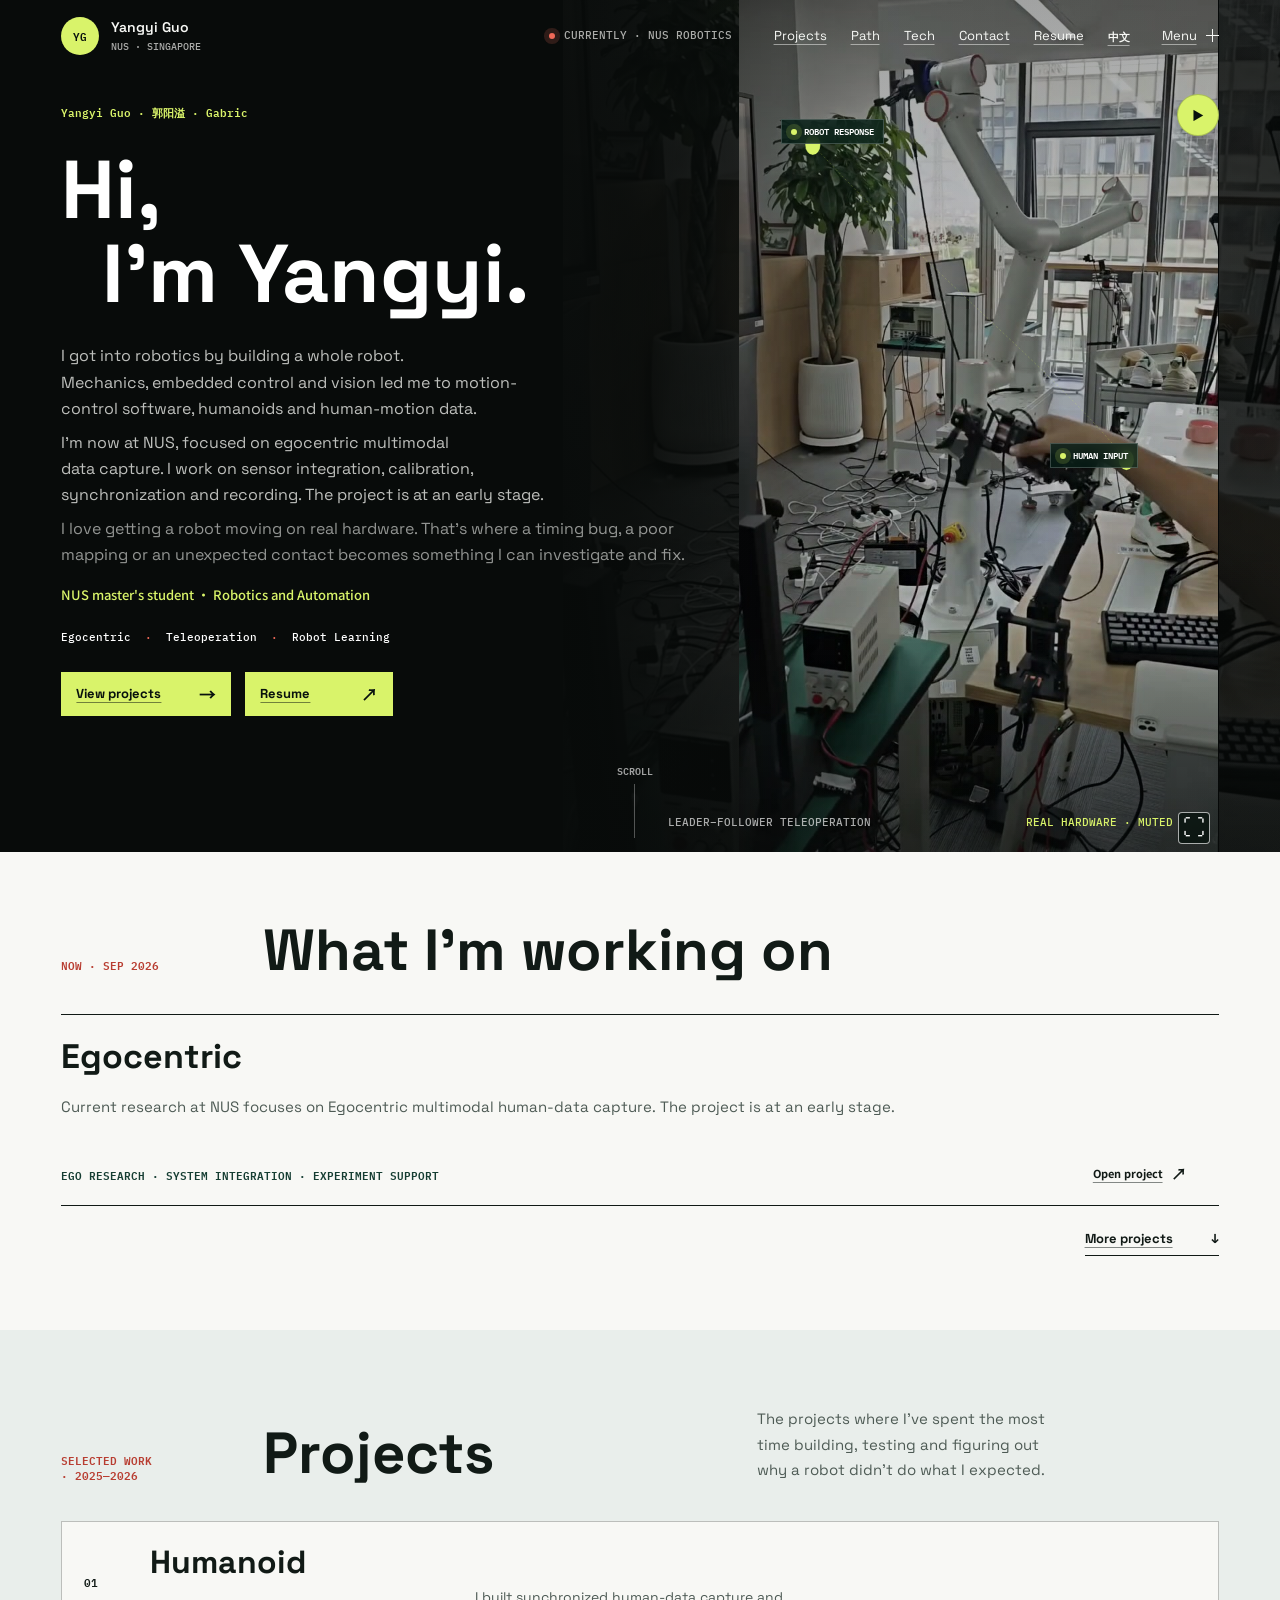
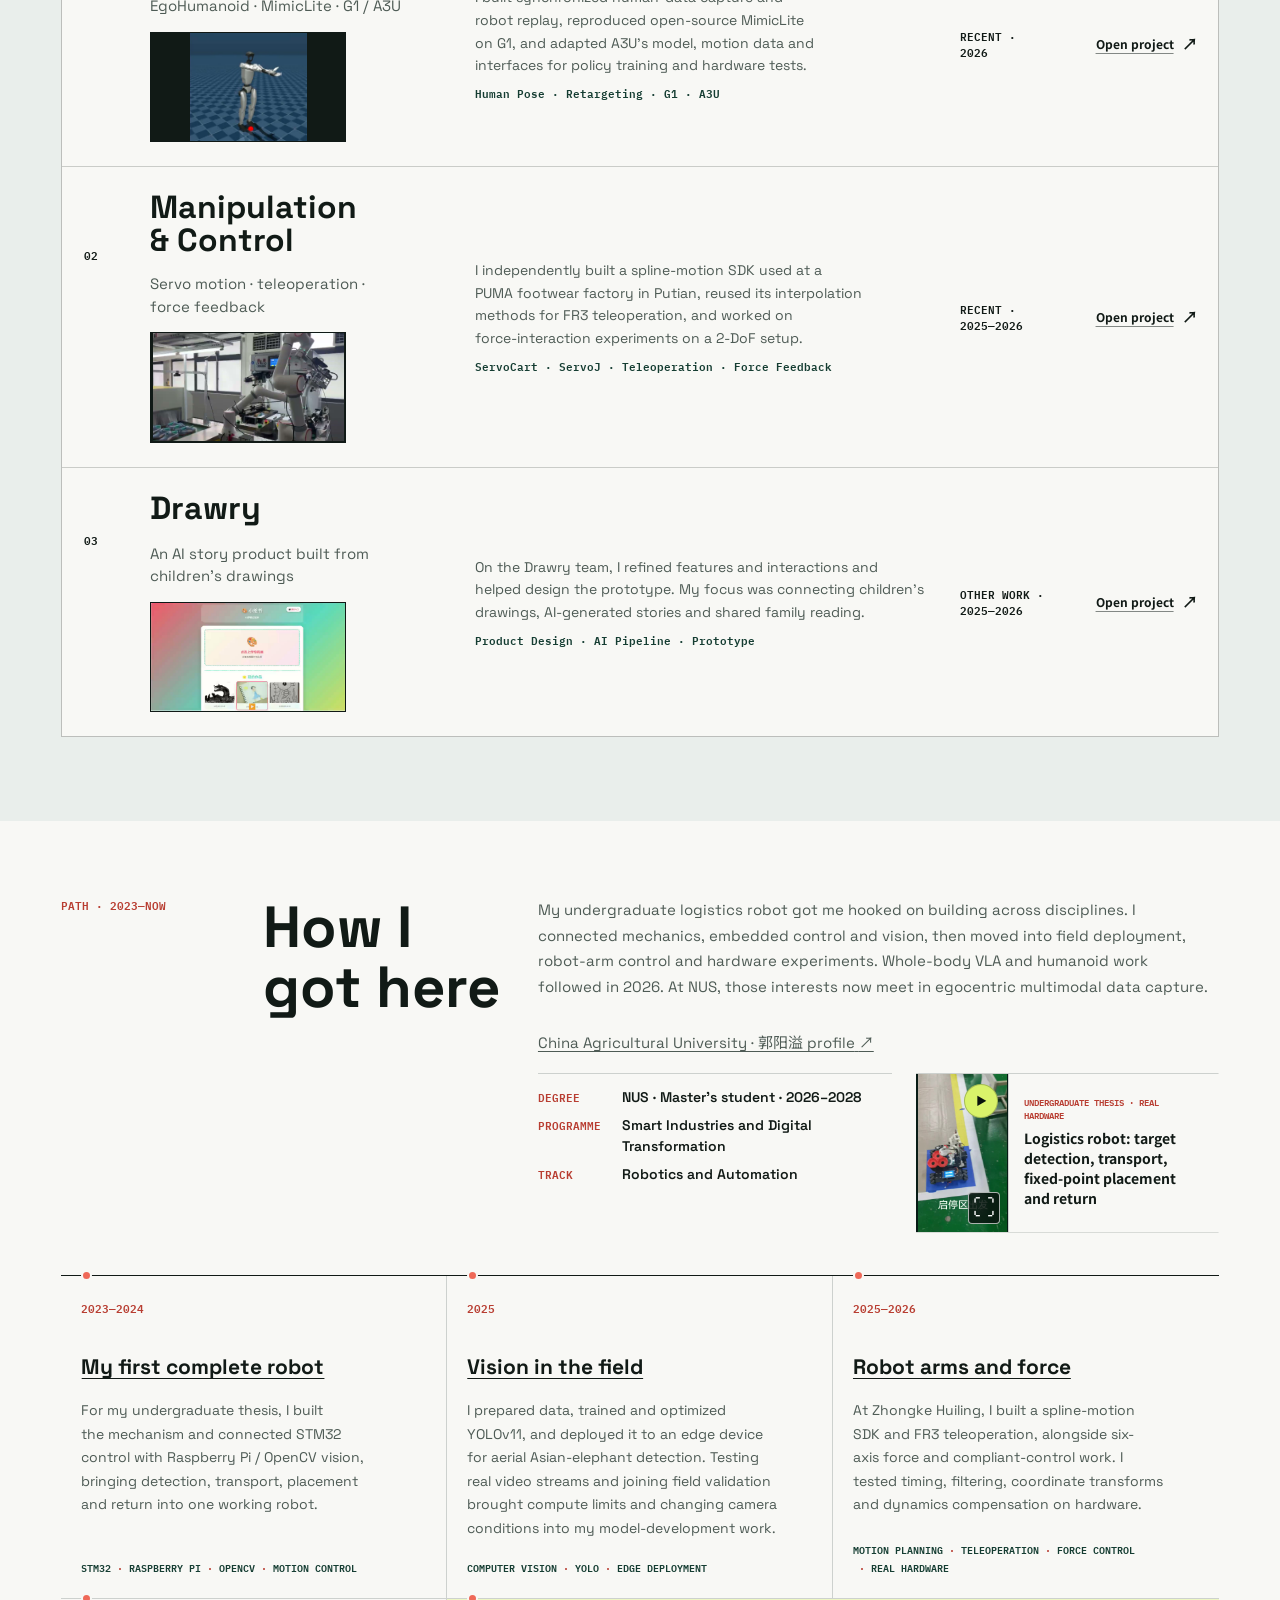
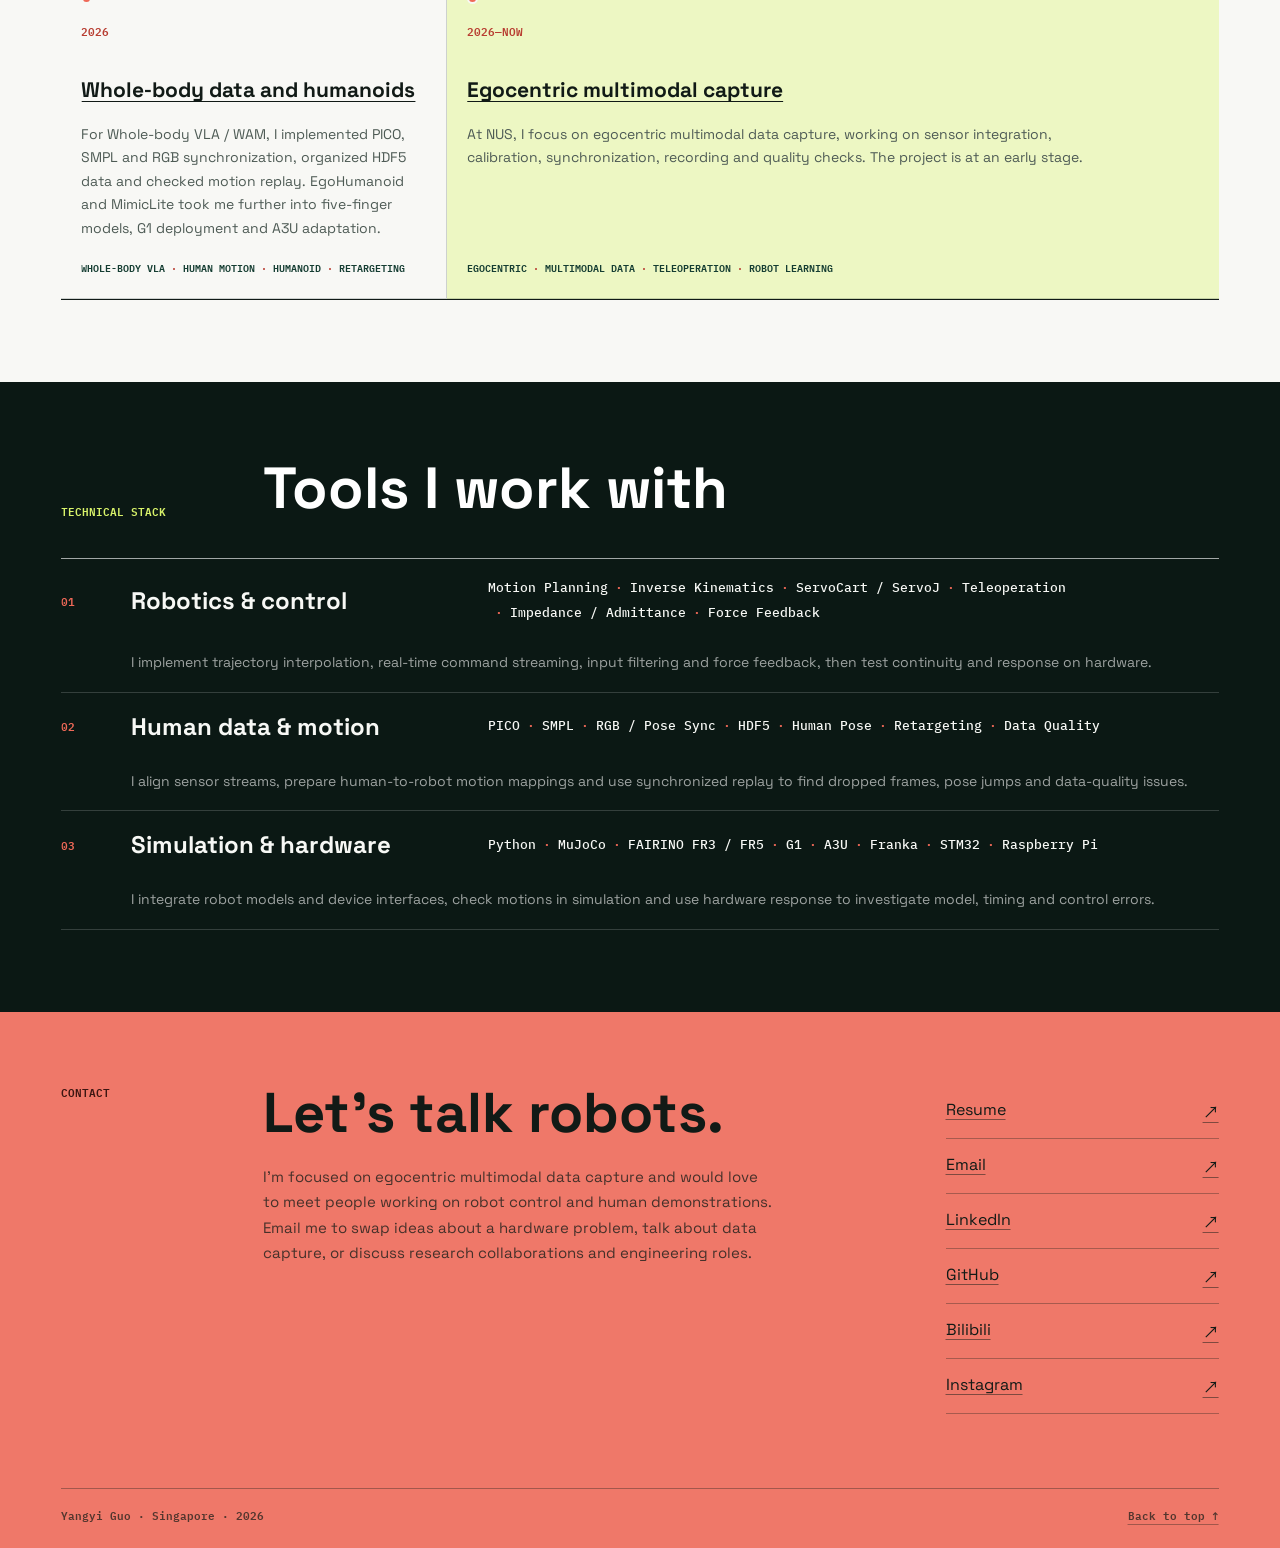
==== commit 039c8379: "Connect portfolio identity and enable search discovery" ====
--- a/index.html
+++ b/index.html
@@ -4,8 +4,51 @@
   <meta charset="utf-8">
   <meta name="viewport" content="width=device-width, initial-scale=1">
   <meta name="theme-color" content="#080b0a">
-  <meta name="description" data-copy-content="metaDescription" content="I'm Yangyi Guo, a master's student in Smart Industries and Digital Transformation at NUS, on the Robotics and Automation track. I build motion-control software, work on humanoid deployment and focus on egocentric multimodal data capture.">
-  <title>Yangyi Guo | Robotics &amp; Embodied AI</title>
+  <meta name="google-site-verification" content="mw49YZV7Q0NoEdVs6FyAu5w9bxWTKalAHHbkEPOPlYI">
+  <meta name="description" data-copy-content="metaDescription" content="Yangyi Guo (郭阳溢), also known as Gabric. NUS master's student in Smart Industries and Digital Transformation, Robotics and Automation track. Portfolio in robot motion control, teleoperation, humanoid deployment and egocentric research.">
+  <title>Yangyi Guo 郭阳溢 (Gabric) | Robotics &amp; Embodied AI</title>
+  <link rel="canonical" href="https://gabric-cau.github.io/">
+  <meta property="og:type" content="website">
+  <meta property="og:url" content="https://gabric-cau.github.io/">
+  <meta property="og:title" data-copy-content="pageTitle" content="Yangyi Guo 郭阳溢 (Gabric) | Robotics &amp; Embodied AI">
+  <meta property="og:description" data-copy-content="metaDescription" content="Yangyi Guo (郭阳溢), also known as Gabric. NUS master's student in Smart Industries and Digital Transformation, Robotics and Automation track. Portfolio in robot motion control, teleoperation, humanoid deployment and egocentric research.">
+  <meta property="og:image" content="https://gabric-cau.github.io/assets/media/arm-servo-control-poster.jpg">
+  <meta property="og:image:alt" content="Robot-arm teleoperation on real hardware">
+  <meta name="twitter:card" content="summary_large_image">
+  <script type="application/ld+json">
+    {
+      "@context": "https://schema.org",
+      "@type": "ProfilePage",
+      "@id": "https://gabric-cau.github.io/#profile",
+      "url": "https://gabric-cau.github.io/",
+      "name": "Yangyi Guo 郭阳溢 (Gabric) | Robotics & Embodied AI",
+      "inLanguage": ["en", "zh-CN"],
+      "mainEntity": {
+        "@type": "Person",
+        "@id": "https://gabric-cau.github.io/#person",
+        "name": "Yangyi Guo",
+        "alternateName": ["郭阳溢", "Gabric"],
+        "url": "https://gabric-cau.github.io/",
+        "description": "NUS master's student on the Robotics and Automation track, working on robot motion control, teleoperation, humanoid deployment and egocentric research.",
+        "affiliation": {
+          "@type": "CollegeOrUniversity",
+          "name": "National University of Singapore",
+          "url": "https://www.nus.edu.sg/"
+        },
+        "sameAs": [
+          "https://www.linkedin.com/in/yangyi-guo-a24740427/",
+          "https://github.com/Gabric-cau",
+          "https://www.instagram.com/gabric0822/",
+          "https://space.bilibili.com/667894630"
+        ],
+        "subjectOf": {
+          "@type": "Article",
+          "url": "https://yt.cau.edu.cn/art/2026/4/20/art_39602_1108417.html",
+          "headline": "身边榜样 | 研究院2026年五四青年标兵——乔同雷、王钰涵、姬魁元、张译文、郭阳溢"
+        }
+      }
+    }
+  </script>
   <link rel="icon" href="assets/favicon.svg" type="image/svg+xml">
   <link rel="stylesheet" href="fonts.css">
   <link rel="stylesheet" href="styles-v6.css">
@@ -62,7 +105,7 @@
     <div id="home-view" class="home-view">
       <section class="hero" id="home" aria-labelledby="hero-title">
         <div class="hero-copy">
-          <p class="hero-kicker hero-sequence" data-copy="hero.kicker">ROBOTICS · NUS · SINGAPORE</p>
+          <p class="hero-kicker hero-sequence" data-copy="hero.kicker">Yangyi Guo · 郭阳溢 · Gabric</p>
           <h1 id="hero-title" class="hero-sequence" data-copy-html="hero.title" aria-label="Hi, I'm Yangyi."><span class="title-line title-line--greeting"><span>Hi,</span></span><span class="title-line title-line--identity"><span>I'm Yangyi.</span></span></h1>
           <p class="hero-deck hero-deck--first hero-sequence" data-copy-html="hero.deckHtml"><span class="hero-deck-line">I got into robotics by building a whole robot.</span><span class="hero-deck-line">Mechanics, embedded control and vision led me to motion-control software, humanoids and human-motion data.</span></p>
           <p class="hero-deck hero-deck--second hero-sequence" data-copy="hero.deckSecond">I'm now at NUS, focused on egocentric multimodal data capture. I work on sensor integration, calibration, synchronization and recording. The project is at an early stage.</p>
@@ -152,6 +195,7 @@
           <h2 id="path-title" data-copy="path.title">How I got here</h2>
           <div class="path-intro-copy">
             <p data-copy="path.intro">My undergraduate logistics robot got me hooked on building across disciplines. I connected mechanics, embedded control and vision, then moved into field deployment, robot-arm control and hardware experiments. Whole-body VLA and humanoid work followed in 2026. At NUS, those interests now meet in egocentric multimodal data capture.</p>
+            <p class="path-profile-link"><a href="https://yt.cau.edu.cn/art/2026/4/20/art_39602_1108417.html" target="_blank" rel="noopener noreferrer"><span data-copy="path.profileLink">China Agricultural University · 郭阳溢 profile</span> <span aria-hidden="true">↗</span></a></p>
             <dl class="academic-context" aria-label="NUS academic context">
               <div><dt data-copy="academic.degreeLabel">Degree</dt><dd data-copy="academic.degree">NUS · Master's student · 2026–2028</dd></div>
               <div><dt data-copy="academic.programmeLabel">Programme</dt><dd data-copy="academic.programme">Smart Industries and Digital Transformation</dd></div>
@@ -191,6 +235,7 @@
           <a href="resume.html"><span data-copy="nav.resume">Resume</span><span aria-hidden="true">↗</span></a>
           <a href="mailto:yangyi.guo@u.nus.edu" data-cursor="EMAIL">Email <span aria-hidden="true">↗</span></a>
           <a href="https://www.linkedin.com/in/yangyi-guo-a24740427/" target="_blank" rel="noopener noreferrer" data-cursor="LINKEDIN">LinkedIn <span aria-hidden="true">↗</span></a>
+          <a href="https://github.com/Gabric-cau" target="_blank" rel="noopener noreferrer" data-cursor="GITHUB">GitHub <span aria-hidden="true">↗</span></a>
           <a href="https://space.bilibili.com/667894630" target="_blank" rel="noopener noreferrer" data-cursor="BILIBILI">Bilibili <span aria-hidden="true">↗</span></a>
           <a href="https://www.instagram.com/gabric0822/" target="_blank" rel="noopener noreferrer" data-cursor="INSTAGRAM">Instagram <span aria-hidden="true">↗</span></a>
         </nav>
--- a/homepage-v11.css
+++ b/homepage-v11.css
@@ -81,6 +81,17 @@
   margin: 0 0 28px;
   color: var(--lime);
   font: 600 10px/1.4 var(--mono);
+}
+
+.home-view .path-profile-link {
+  margin-top: 14px;
+  font-size: 13px;
+  line-height: 1.6;
+}
+.home-view .path-profile-link a {
+  text-decoration: underline;
+  text-underline-offset: 3px;
+  overflow-wrap: anywhere;
 }
 
 .home-view .hero h1,
